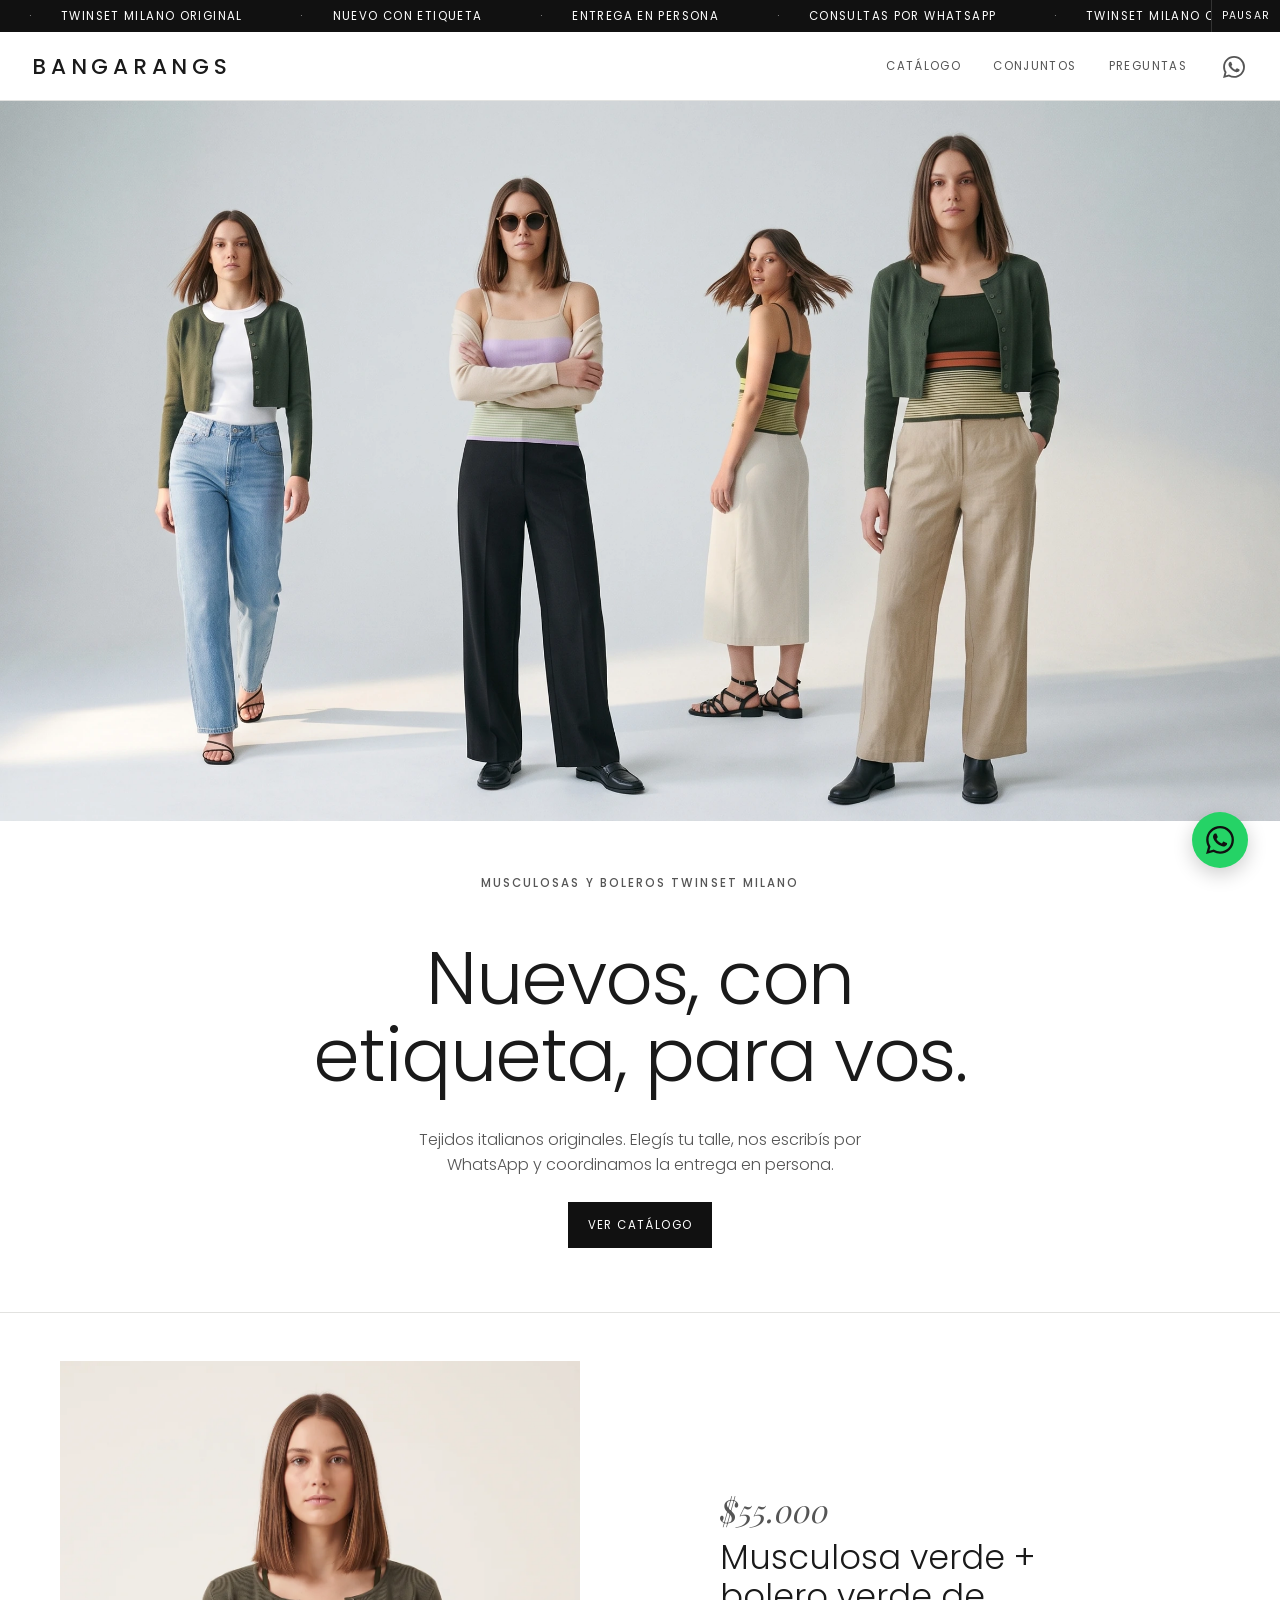
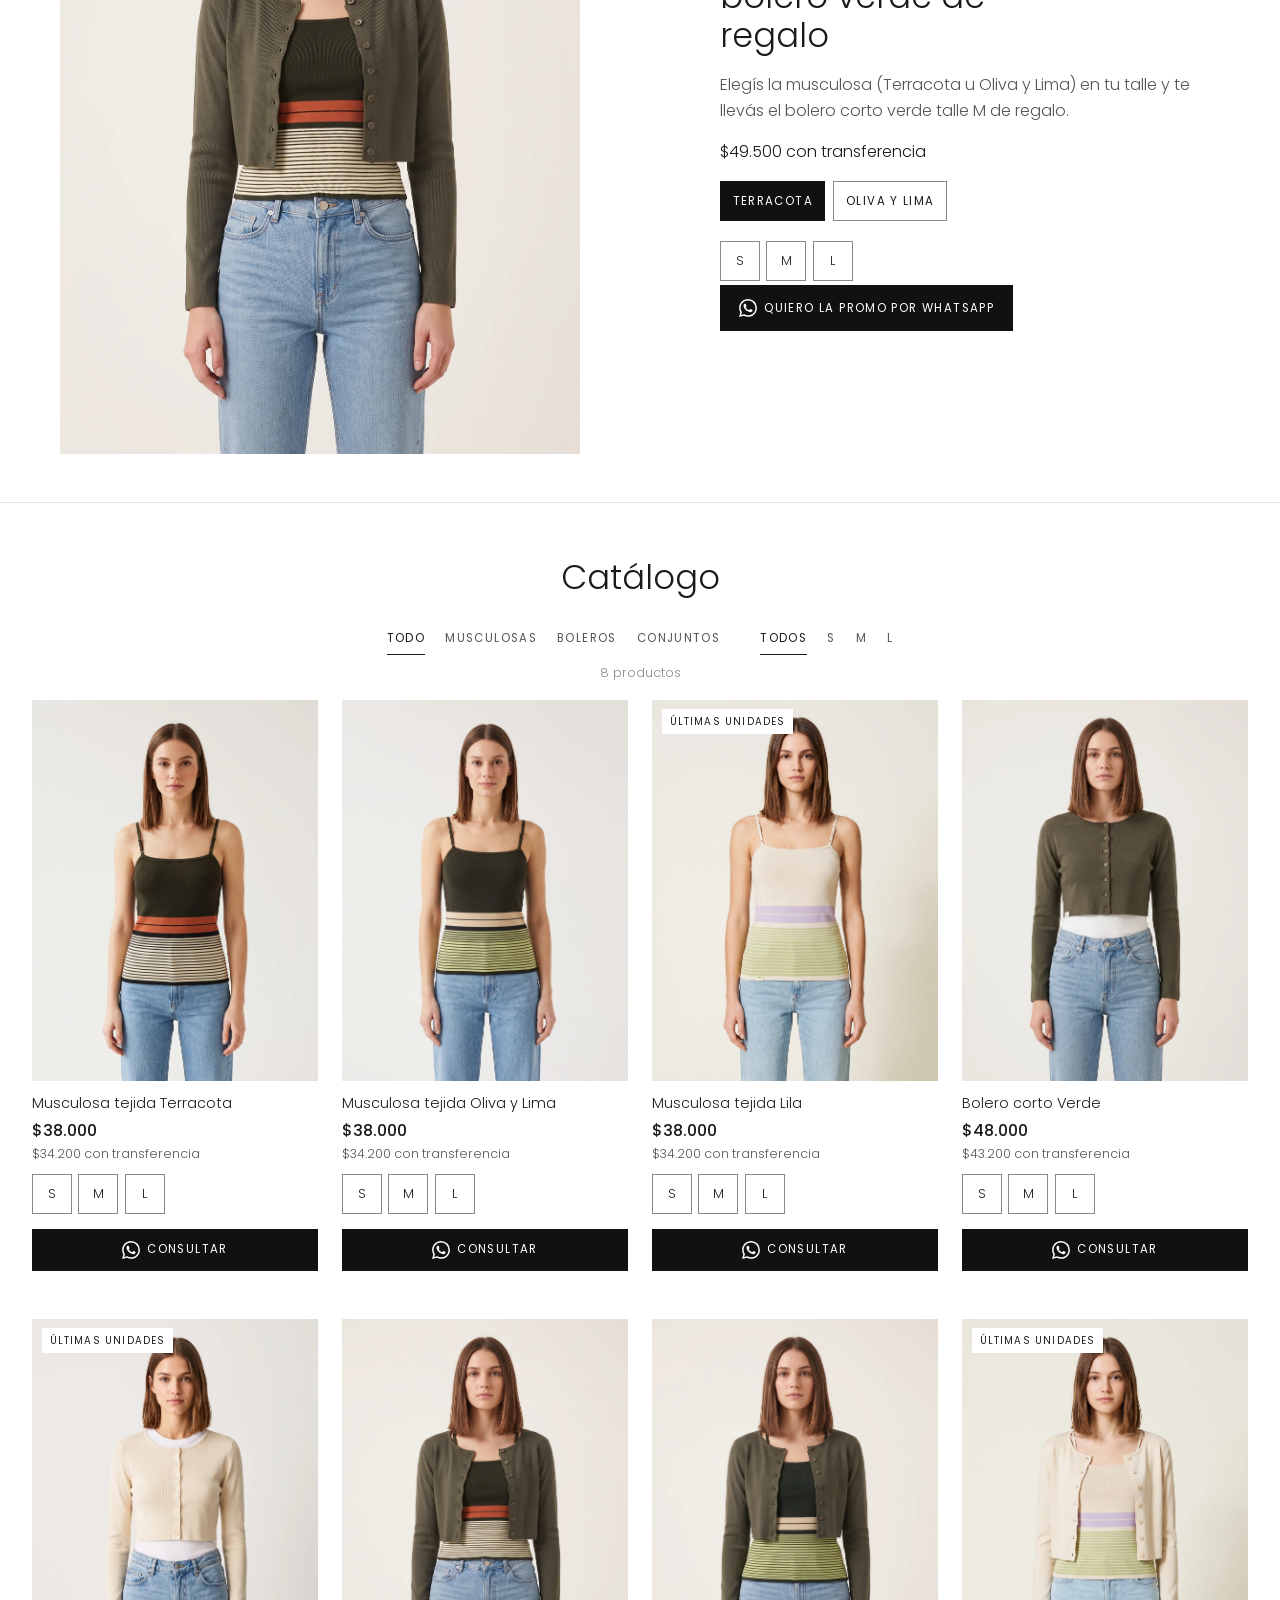
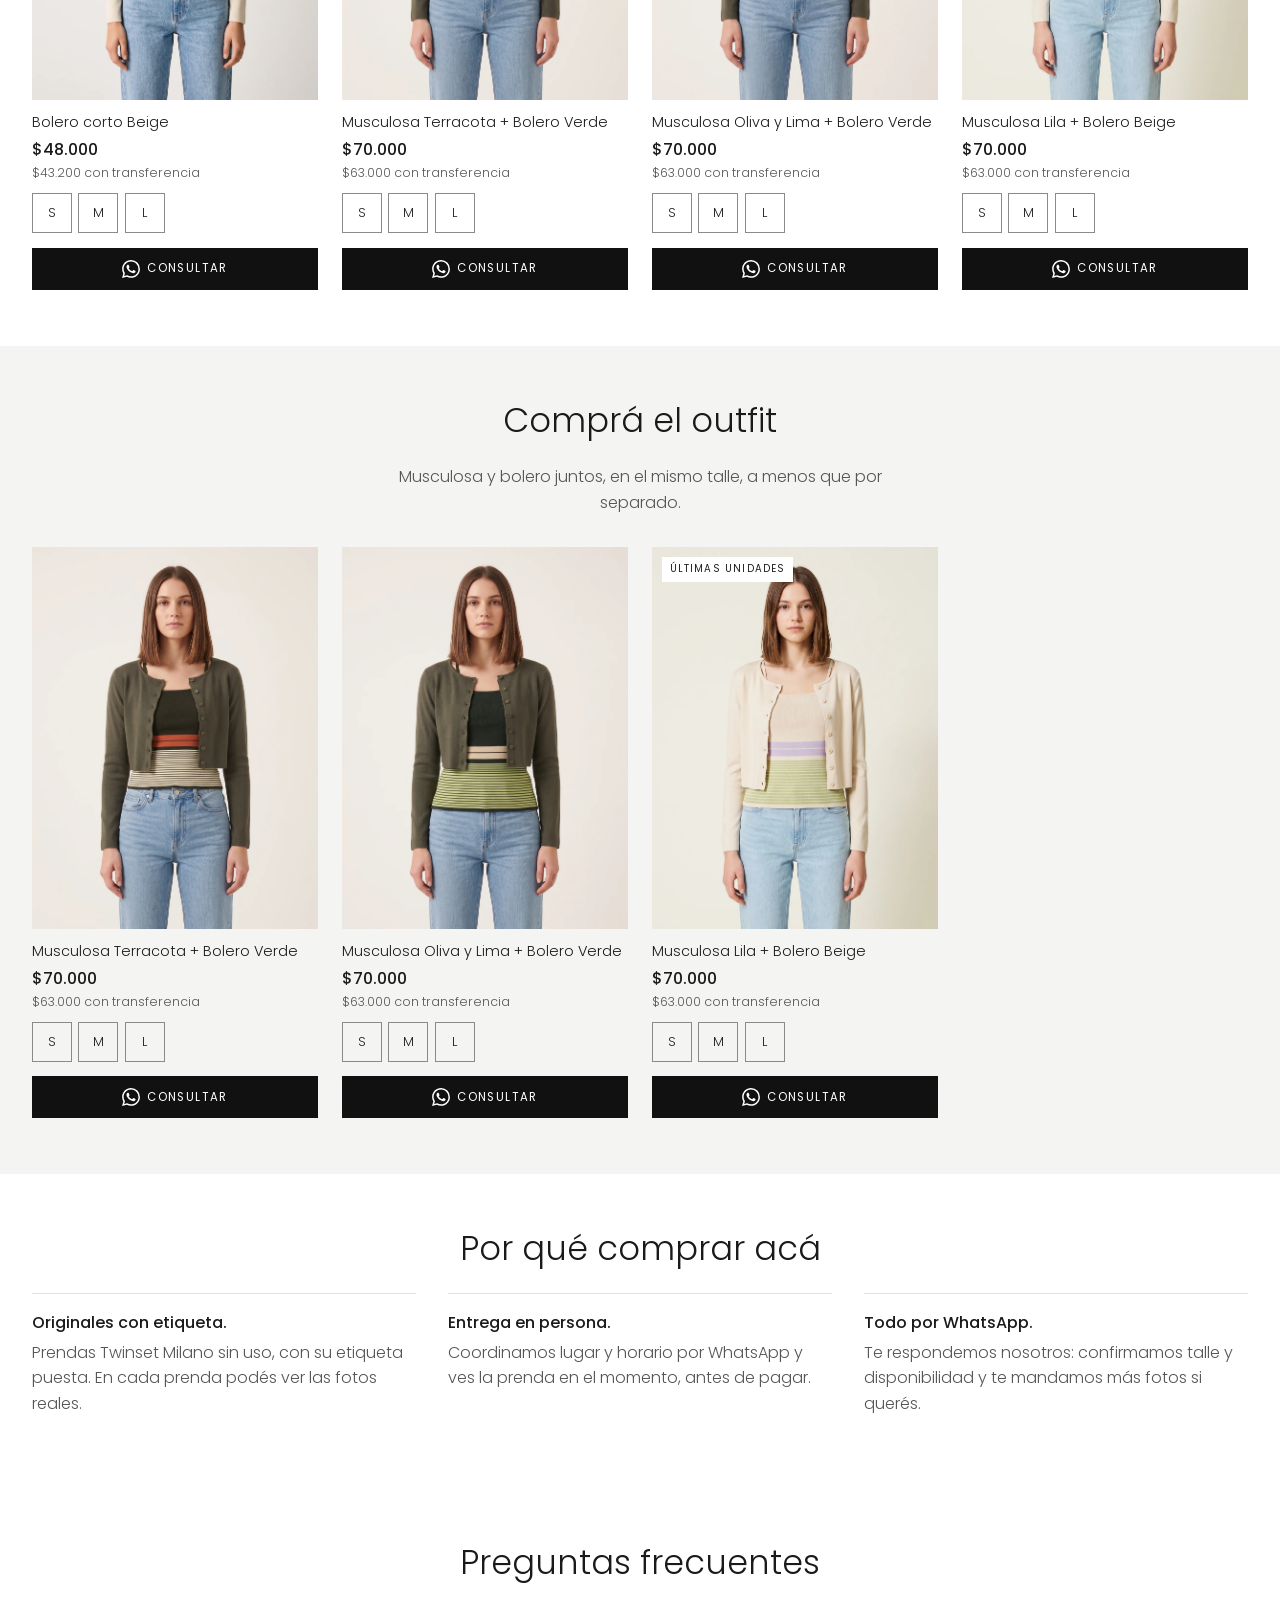
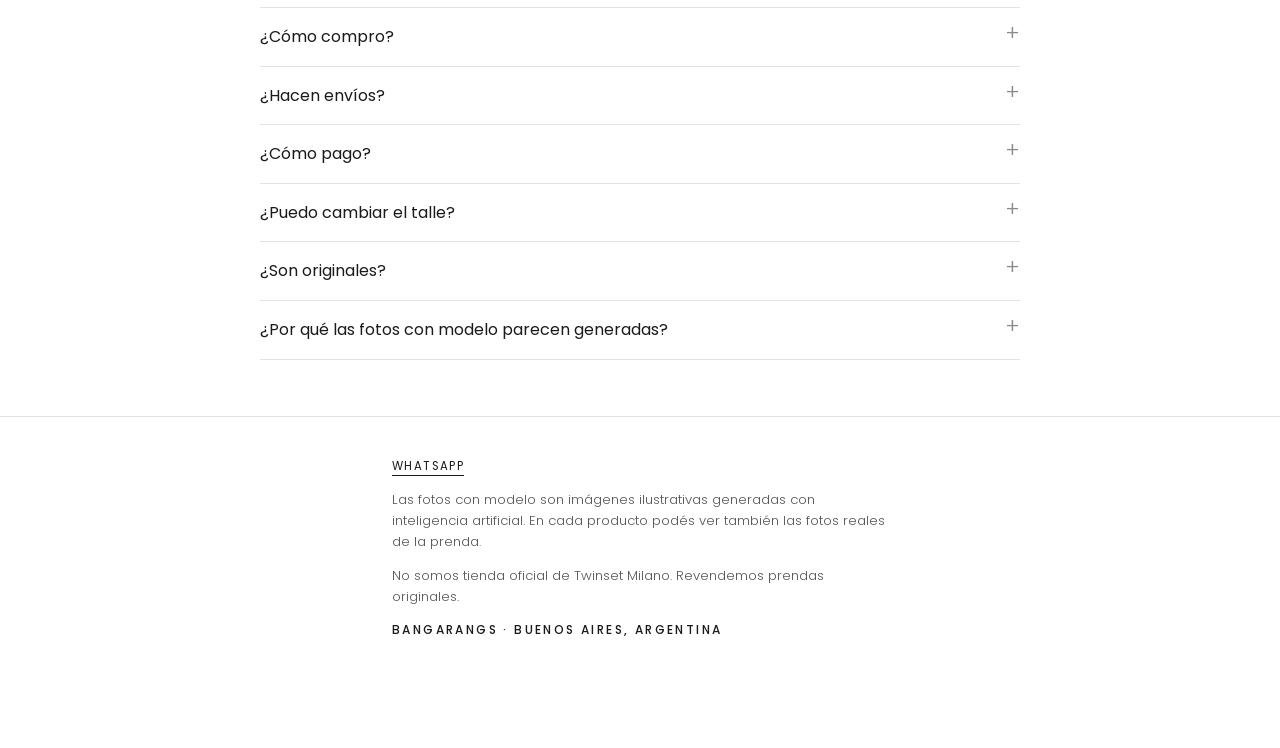
==== index.html @ 71eb9b05 "feat: portada con texto debajo de la foto (patrón COS/Arket) y versionado de CSS/JS Co-Authored-By: " ====
<!DOCTYPE html>
<html lang="es-AR">
<head>
  <meta charset="utf-8">
  <meta name="viewport" content="width=device-width, initial-scale=1">
  <title>Bangarangs · Musculosas y boleros Twinset Milano originales</title>
  <meta name="description" content="Musculosas tejidas y boleros cortos, prendas originales Twinset Milano nuevas con etiqueta. Consultás por WhatsApp y coordinamos la entrega en persona.">
  <meta name="theme-color" content="#111111">
  <link rel="icon" href="img/favicon.svg" type="image/svg+xml">

  <meta property="og:type" content="website">
  <meta property="og:title" content="Bangarangs · Musculosas y boleros Twinset Milano originales">
  <meta property="og:description" content="Musculosas tejidas y boleros cortos Twinset Milano, nuevos con etiqueta. Consultas y entrega coordinadas por WhatsApp.">
  <!-- Al publicar, si pasás a dominio propio, cambiá estas tres URLs. -->
  <link rel="canonical" href="https://dobleffnose-hash.github.io/bangarangs/">
  <meta property="og:url" content="https://dobleffnose-hash.github.io/bangarangs/">
  <meta property="og:image" content="https://dobleffnose-hash.github.io/bangarangs/img/og.jpg">
  <meta property="og:locale" content="es_AR">
  <meta name="twitter:card" content="summary_large_image">

  <link rel="preconnect" href="https://fonts.googleapis.com">
  <link rel="preconnect" href="https://fonts.gstatic.com" crossorigin>
  <link rel="stylesheet" href="https://fonts.googleapis.com/css2?family=Poppins:wght@300;400;500&family=Playfair+Display:ital@1&display=swap">
  <link rel="stylesheet" href="css/estilos.css?v=4">
</head>
<body>

<a class="saltar" href="#catalogo">Ir al catálogo</a>

<div class="anuncios" role="region" aria-label="Avisos">
  <div class="anuncios-pista">
    <span>Twinset Milano original</span><span>Nuevo con etiqueta</span><span>Entrega en persona</span><span>Consultas por WhatsApp</span>
    <span aria-hidden="true">Twinset Milano original</span><span aria-hidden="true">Nuevo con etiqueta</span><span aria-hidden="true">Entrega en persona</span><span aria-hidden="true">Consultas por WhatsApp</span>
  </div>
  <button type="button" class="anuncios-pausa" aria-pressed="false">Pausar</button>
</div>

<header class="cabecera">
  <a class="marca" href="#" data-tienda>Bangarangs</a>
  <nav aria-label="Principal">
    <a href="#catalogo">Catálogo</a>
    <a href="#conjuntos">Conjuntos</a>
    <a href="#preguntas">Preguntas</a>
    <a class="wa-icono" data-wa-generico href="#" target="_blank" rel="noopener" aria-label="Escribinos por WhatsApp">
      <svg viewBox="0 0 24 24" width="22" height="22" aria-hidden="true"><use href="#icono-wa"/></svg>
    </a>
  </nav>
</header>

<main>

  <section class="portada">
    <picture>
      <source media="(max-width: 719px)" srcset="img/portada-movil.webp">
      <img src="img/portada.webp" alt="Cuatro looks con musculosas tejidas y boleros Twinset Milano, imagen ilustrativa generada con inteligencia artificial" fetchpriority="high" onerror="this.parentNode.remove()">
    </picture>
    <div class="portada-texto">
      <h1><span class="portada-kicker">Musculosas y boleros Twinset Milano</span><span class="portada-grande">Nuevos, con etiqueta, para vos.</span></h1>
      <p>Tejidos italianos originales. Elegís tu talle, nos escribís por WhatsApp y coordinamos la entrega en persona.</p>
      <a class="btn btn-claro" href="#catalogo">Ver catálogo</a>
    </div>
  </section>

  <section class="promo" id="promo" aria-labelledby="promo-titulo">
    <!-- lo arma app.js -->
  </section>

  <section class="catalogo" id="catalogo" tabindex="-1" aria-labelledby="catalogo-titulo">
    <h2 id="catalogo-titulo">Catálogo</h2>
    <div class="filtros">
      <div class="filtro" role="group" aria-label="Tipo de prenda">
        <button type="button" data-tipo="" aria-pressed="true">Todo</button>
        <button type="button" data-tipo="musculosa" aria-pressed="false">Musculosas</button>
        <button type="button" data-tipo="bolero" aria-pressed="false">Boleros</button>
        <button type="button" data-tipo="conjunto" aria-pressed="false">Conjuntos</button>
      </div>
      <div class="filtro" role="group" aria-label="Talle">
        <button type="button" data-talle="" aria-pressed="true">Todos</button>
        <button type="button" data-talle="S" aria-pressed="false">S</button>
        <button type="button" data-talle="M" aria-pressed="false">M</button>
        <button type="button" data-talle="L" aria-pressed="false">L</button>
      </div>
    </div>
    <p class="filtros-estado" aria-live="polite"></p>
    <div class="grilla" id="grilla-catalogo"></div>
  </section>

  <section class="conjuntos" id="conjuntos" aria-labelledby="conjuntos-titulo">
    <h2 id="conjuntos-titulo">Comprá el outfit</h2>
    <p>Musculosa y bolero juntos, en el mismo talle, a menos que por separado.</p>
    <div class="grilla" id="grilla-conjuntos"></div>
  </section>

  <section class="porque" aria-labelledby="porque-titulo">
    <h2 id="porque-titulo">Por qué comprar acá</h2>
    <ul>
      <li><strong>Originales con etiqueta.</strong> Prendas Twinset Milano sin uso, con su etiqueta puesta. En cada prenda podés ver las fotos reales.</li>
      <li><strong>Entrega en persona.</strong> Coordinamos lugar y horario por WhatsApp y ves la prenda en el momento, antes de pagar.</li>
      <li><strong>Todo por WhatsApp.</strong> Te respondemos nosotros: confirmamos talle y disponibilidad y te mandamos más fotos si querés.</li>
    </ul>
  </section>

  <section class="preguntas" id="preguntas" aria-labelledby="preguntas-titulo">
    <h2 id="preguntas-titulo">Preguntas frecuentes</h2>
    <details>
      <summary>¿Cómo compro?</summary>
      <p>Elegís la prenda y el talle, tocás el botón de WhatsApp y nos llega el mensaje con lo que te interesa. Por ahí confirmamos que esté disponible y arreglamos todo lo demás.</p>
    </details>
    <details>
      <summary>¿Hacen envíos?</summary>
      <p>No. La entrega es en persona: por WhatsApp coordinamos un lugar y un horario que nos queden cómodos a los dos.</p>
    </details>
    <details>
      <summary>¿Cómo pago?</summary>
      <p>En el momento de la entrega, en efectivo o por transferencia. Con transferencia tenés el descuento que figura debajo de cada precio.</p>
    </details>
    <details>
      <summary>¿Puedo cambiar el talle?</summary>
      <p>No hacemos cambios. Por eso confirmamos el talle por WhatsApp antes de encontrarnos y ves la prenda en persona antes de pagar. Si tenés dudas entre dos talles, decinos y te pasamos las medidas.</p>
    </details>
    <details>
      <summary>¿Son originales?</summary>
      <p>Sí. Son prendas Twinset Milano nuevas, con su etiqueta original. No somos tienda oficial de la marca: revendemos prendas originales.</p>
    </details>
    <details>
      <summary>¿Por qué las fotos con modelo parecen generadas?</summary>
      <p>Porque lo son. Las fotos con modelo se generan con inteligencia artificial a partir de la prenda real, para que veas cómo queda puesta. En cada producto están también las fotos reales de la prenda, la espalda y la etiqueta.</p>
    </details>
  </section>

</main>

<footer class="pie">
  <p class="pie-contacto">
    <a data-wa-generico href="#" target="_blank" rel="noopener">WhatsApp</a>
    <a data-instagram href="#" target="_blank" rel="noopener" hidden>Instagram</a>
  </p>
  <p>Las fotos con modelo son imágenes ilustrativas generadas con inteligencia artificial. En cada producto podés ver también las fotos reales de la prenda.</p>
  <p>No somos tienda oficial de Twinset Milano. Revendemos prendas originales.</p>
  <p class="pie-marca"><span data-tienda>Bangarangs</span> · Buenos Aires, Argentina</p>
</footer>

<a class="wa-flotante" data-wa-generico href="#" target="_blank" rel="noopener" aria-label="Consultar por WhatsApp">
  <svg viewBox="0 0 24 24" width="28" height="28" aria-hidden="true"><use href="#icono-wa"/></svg>
</a>

<dialog class="detalle" id="detalle" aria-labelledby="detalle-titulo">
  <!-- lo arma app.js -->
</dialog>

<svg width="0" height="0" style="position:absolute" aria-hidden="true">
  <symbol id="icono-wa" viewBox="0 0 24 24">
    <path fill="currentColor" d="M17.472 14.382c-.297-.149-1.758-.867-2.03-.967-.273-.099-.471-.148-.67.15-.197.297-.767.966-.94 1.164-.173.199-.347.223-.644.075-.297-.15-1.255-.463-2.39-1.475-.883-.788-1.48-1.761-1.653-2.059-.173-.297-.018-.458.13-.606.134-.133.298-.347.446-.52.149-.174.198-.298.298-.497.099-.198.05-.371-.025-.52-.075-.149-.669-1.612-.916-2.207-.242-.579-.487-.5-.669-.51-.173-.008-.371-.01-.57-.01-.198 0-.52.074-.792.372-.272.297-1.04 1.016-1.04 2.479 0 1.462 1.065 2.875 1.213 3.074.149.198 2.096 3.2 5.077 4.487.709.306 1.262.489 1.694.625.712.227 1.36.195 1.871.118.571-.085 1.758-.719 2.006-1.413.248-.694.248-1.289.173-1.413-.074-.124-.272-.198-.57-.347m-5.421 7.403h-.004a9.87 9.87 0 01-5.031-1.378l-.361-.214-3.741.982.998-3.648-.235-.374a9.86 9.86 0 01-1.51-5.26c.001-5.45 4.436-9.884 9.888-9.884 2.64 0 5.122 1.03 6.988 2.898a9.825 9.825 0 012.893 6.994c-.003 5.45-4.437 9.884-9.885 9.884m8.413-18.297A11.815 11.815 0 0012.05 0C5.495 0 .16 5.335.157 11.892c0 2.096.547 4.142 1.588 5.945L.057 24l6.305-1.654a11.882 11.882 0 005.683 1.448h.005c6.554 0 11.89-5.335 11.893-11.893a11.821 11.821 0 00-3.48-8.413Z"/>
  </symbol>
</svg>

<script src="js/config.js?v=4"></script>
<script src="data/productos.js?v=4"></script>
<script src="js/app.js?v=4"></script>
</body>
</html>
---- css/estilos.css ----
/* Bangarangs · estilos. Base neutra de tienda de moda: blanco, gris, negro; las fotos ponen el color. */

:root {
  --fondo: #FFFFFF;
  --fondo-2: #F4F4F2;
  --tinta: #1A1A1A;
  --gris: #555555;
  --gris-2: #8A8A8A;
  --linea: #E2E2E0;
  --negro: #111111;
  --wa: #25D366;

  --display: 'Playfair Display', Georgia, 'Times New Roman', serif;
  --texto: Poppins, 'Sofia Pro', 'Helvetica Neue', Arial, sans-serif;
  --gutter: 16px;
  --ancho: 1320px;
  --foco: var(--negro);
}

*, *::before, *::after { box-sizing: border-box; }
html { scroll-behavior: smooth; }
body {
  margin: 0;
  background: var(--fondo);
  color: var(--tinta);
  font-family: var(--texto);
  font-weight: 300;
  font-size: 15px;
  line-height: 1.6;
  -webkit-font-smoothing: antialiased;
}
img { display: block; max-width: 100%; height: auto; }
h1, h2, h3 { font-weight: 300; line-height: 1.15; margin: 0 0 .5em; }
h1 { font-size: clamp(1.9rem, 6vw, 3.4rem); letter-spacing: -.01em; }
h2 { font-size: clamp(1.5rem, 4vw, 2.1rem); }
h3 { font-size: 1rem; font-weight: 500; }
em { font-family: var(--display); font-style: italic; font-weight: 400; }
p { margin: 0 0 1em; }
a { color: inherit; }
button { font: inherit; color: inherit; cursor: pointer; }
:focus-visible { outline: 2px solid var(--foco); outline-offset: 3px; }
s { text-decoration-thickness: 1px; }

/* etiquetas pequeñas en versalitas, como en las tiendas de moda */
.versal, .cabecera nav a, .filtro button, .btn, .etiqueta, .anuncios, .detalle-tipo, .galeria-pie, .opciones button, .pie-contacto a {
  font-size: .72rem; letter-spacing: .12em; text-transform: uppercase; font-weight: 400;
}

.saltar {
  position: absolute; left: var(--gutter); top: -100px;
  background: var(--negro); color: #fff; padding: .5em 1em; z-index: 100;
}
.saltar:focus { top: var(--gutter); }

/* ---------- barra de anuncios ---------- */
.anuncios { position: relative; overflow: hidden; background: var(--negro); color: #fff; --foco: #fff; padding-right: 5.5rem; }
.anuncios-pista { display: flex; width: max-content; animation: desplazar 30s linear infinite; }
.anuncios-pista span { padding: .6em 2.5em; white-space: nowrap; }
.anuncios-pista span::before { content: '·'; margin-right: 2.5em; opacity: .6; }
.anuncios-pausa {
  position: absolute; right: 0; top: 0; bottom: 0; padding: 0 1em; border: 0; border-left: 1px solid #333;
  background: var(--negro); color: #fff; font-size: .65rem; letter-spacing: .1em; text-transform: uppercase;
}
.anuncios.pausado .anuncios-pista { animation-play-state: paused; }
@keyframes desplazar { to { transform: translateX(-50%); } }
@media (prefers-reduced-motion: reduce) {
  .anuncios-pista { animation: none; flex-wrap: wrap; width: auto; justify-content: center; }
  .anuncios-pista span[aria-hidden] { display: none; }
  .anuncios { padding-right: 0; }
  .anuncios-pausa { display: none; }
  html { scroll-behavior: auto; }
}

/* ---------- cabecera ---------- */
.cabecera {
  display: flex; flex-wrap: wrap; align-items: center; justify-content: space-between; gap: .5rem 1rem;
  padding: .9rem var(--gutter) .8rem; background: var(--fondo); border-bottom: 1px solid var(--linea);
}
.marca { font-size: 1.15rem; letter-spacing: .22em; text-transform: uppercase; font-weight: 500; text-decoration: none; }
.cabecera nav { flex: 1 0 100%; display: flex; align-items: center; justify-content: space-between; }
.cabecera nav a { text-decoration: none; padding: .3em 0; border-bottom: 1px solid transparent; color: var(--gris); }
.cabecera nav a:hover { color: var(--tinta); border-bottom-color: var(--tinta); }
.wa-icono { display: inline-flex; padding: .3em !important; color: var(--tinta); }

/* ---------- portada ---------- */
/* La foto va limpia, sin texto encima. El titular va debajo, sobre blanco, en tipografía liviana (patrón COS / Arket). */
.portada { background: var(--fondo); color: var(--tinta); }
.portada picture { display: block; background: var(--fondo-2); }
.portada img { width: 100%; height: auto; aspect-ratio: 4 / 5; object-fit: cover; object-position: center; }
.portada-texto { display: flex; flex-direction: column; align-items: center; text-align: center; padding: 2.5rem var(--gutter) 3rem; }
.portada h1 { display: flex; flex-direction: column; gap: .9em; margin-bottom: .6em; letter-spacing: 0; }
.portada-kicker { font-size: .72rem; letter-spacing: .18em; text-transform: uppercase; font-weight: 500; color: var(--gris); }
.portada-grande { font-size: clamp(2rem, 7vw, 4.6rem); line-height: 1.05; font-weight: 300; letter-spacing: -.02em; max-width: 16ch; }
.portada p { max-width: 46ch; margin-bottom: 1.5rem; color: var(--gris); }

/* ---------- botones ---------- */
.btn {
  display: inline-flex; align-items: center; justify-content: center; gap: .6em;
  padding: 0 1.6em; min-height: 46px; border: 1px solid var(--negro);
  background: var(--negro); color: #fff; text-decoration: none;
}
.btn:hover { background: #fff; color: var(--negro); }
.enlace { background: none; border: 0; padding: 0; text-align: left; color: inherit; text-decoration: underline; text-underline-offset: .25em; text-decoration-color: var(--gris-2); }
.enlace:hover { text-decoration-color: currentColor; }

/* ---------- secciones ---------- */
main > section { padding: 3.5rem var(--gutter); }
main > section > * { max-width: var(--ancho); margin-left: auto; margin-right: auto; }
.portada { padding: 0; }
.portada > * { max-width: none; }
main > section > h2 { text-align: center; margin-bottom: 1.5rem; }

/* ---------- promo ---------- */
.promo { display: grid; gap: 1.5rem; border-top: 1px solid var(--linea); border-bottom: 1px solid var(--linea); }
.promo-foto img { aspect-ratio: 3 / 4; object-fit: cover; width: 100%; background: var(--fondo-2); }
.promo-texto { align-self: center; }
.sello { font-family: var(--display); font-style: italic; font-size: 2rem; margin-bottom: .25rem; }
.promo h2 { text-align: left; max-width: 18ch; }
.promo p { color: var(--gris); max-width: 48ch; }
.transf { color: var(--tinta) !important; }
.opciones { display: flex; flex-wrap: wrap; gap: .5rem; margin-bottom: 1rem; }
.opciones button { border: 1px solid var(--gris-2); background: transparent; padding: 0 1em; min-height: 40px; }
.opciones button[aria-pressed="true"] { background: var(--negro); color: #fff; border-color: var(--negro); }

/* ---------- filtros ---------- */
.filtros { display: flex; flex-wrap: wrap; justify-content: center; gap: .5rem 2.5rem; margin-bottom: .5rem; }
.filtro { display: flex; flex-wrap: wrap; gap: .25rem 1.25rem; }
.filtro button { border: 0; border-bottom: 1px solid transparent; background: transparent; padding: .6em 0; color: var(--gris); }
.filtro button:hover { color: var(--tinta); }
.filtro button[aria-pressed="true"] { color: var(--tinta); border-bottom-color: var(--tinta); }
.filtros-estado { text-align: center; font-size: .8rem; color: var(--gris-2); min-height: 1.5em; margin-bottom: 1rem; }

/* ---------- grilla y tarjetas ---------- */
.grilla { display: grid; grid-template-columns: repeat(2, 1fr); gap: 2.5rem var(--gutter); }
.tarjeta { display: flex; flex-direction: column; gap: .4rem; min-width: 0; }
.tarjeta h3 { margin: .5rem 0 0; font-size: .9rem; font-weight: 300; }
.tarjeta h3 a { text-decoration: none; }
.tarjeta h3 a:hover { text-decoration: underline; }
.tarjeta-foto {
  position: relative; display: block; width: 100%; padding: 0; border: 0; background: var(--fondo-2);
  aspect-ratio: 3 / 4; overflow: hidden;
}
.tarjeta-foto img { position: absolute; inset: 0; width: 100%; height: 100%; object-fit: cover; }
.tarjeta-foto img + img { opacity: 0; transition: opacity .35s; }
.tarjeta-foto:hover img + img, .tarjeta-foto:focus-visible img + img { opacity: 1; }
@media (prefers-reduced-motion: reduce) { .tarjeta-foto img + img { transition: none; } }
.etiqueta {
  position: absolute; left: .6rem; top: .6rem; background: #fff; color: var(--tinta);
  font-size: .62rem; padding: .45em .8em;
}
.etiqueta-agotado { background: var(--negro); color: #fff; }
.promo .etiqueta-agotado, .detalle .etiqueta-agotado { position: static; display: inline-block; }
.precio { font-weight: 500; margin: 0; }
.precio small { display: block; font-weight: 300; font-size: .78rem; color: var(--gris); }

.talles { display: flex; gap: .4rem; padding: .25rem 0; }
.talles button {
  min-width: 40px; min-height: 40px; border: 1px solid var(--gris-2); background: transparent; padding: 0 .5em; font-size: .8rem;
}
.talles button:hover { border-color: var(--tinta); }
.talles button[aria-pressed="true"] { background: var(--negro); color: #fff; border-color: var(--negro); }
.talles button:disabled { color: var(--gris-2); border-color: var(--linea); cursor: not-allowed; }
.talles.pedir { outline: 1px solid var(--tinta); outline-offset: 4px; }
.aviso { font-size: .8rem; color: var(--tinta); margin: 0; font-weight: 400; }
.tarjeta .btn { width: 100%; padding: 0 .5em; min-height: 42px; margin-top: .25rem; }

/* ---------- conjuntos ---------- */
.conjuntos { background: var(--fondo-2); }
.conjuntos > p { text-align: center; color: var(--gris); max-width: 50ch; margin-bottom: 2rem; }
.conjuntos .tarjeta-foto, .conjuntos .promo-foto img { background: #fff; }

/* ---------- por qué ---------- */
.porque ul { list-style: none; padding: 0; display: grid; gap: 1.5rem; }
.porque li { border-top: 1px solid var(--linea); padding-top: 1rem; color: var(--gris); }
.porque strong { display: block; font-weight: 500; color: var(--tinta); margin-bottom: .25em; }

/* ---------- preguntas ---------- */
.preguntas > * { max-width: 760px; }
.preguntas details { border-top: 1px solid var(--linea); }
.preguntas details:last-of-type { border-bottom: 1px solid var(--linea); }
.preguntas summary { padding: 1rem 0; cursor: pointer; font-weight: 400; list-style: none; display: flex; justify-content: space-between; gap: 1rem; }
.preguntas summary::-webkit-details-marker { display: none; }
.preguntas summary::after { content: '+'; font-weight: 300; font-size: 1.3rem; line-height: 1; color: var(--gris-2); }
.preguntas details[open] summary::after { content: '–'; }
.preguntas details p { padding-bottom: 1rem; color: var(--gris); }

/* ---------- pie ---------- */
.pie { padding: 2.5rem var(--gutter) 6rem; border-top: 1px solid var(--linea); font-size: .82rem; color: var(--gris); }
.pie > * { max-width: var(--ancho); margin-left: auto; margin-right: auto; }
.pie p { max-width: 62ch; margin-right: auto; }
.pie-contacto { display: flex; gap: 2rem; }
.pie-contacto a { color: var(--tinta); text-decoration: none; border-bottom: 1px solid var(--tinta); }
.pie-marca { color: var(--tinta); letter-spacing: .2em; text-transform: uppercase; font-size: .75rem; font-weight: 500; }

.wa-flotante {
  position: fixed; right: var(--gutter); bottom: var(--gutter); z-index: 30;
  width: 56px; height: 56px; border-radius: 50%; background: var(--wa); color: var(--negro);
  display: grid; place-items: center; box-shadow: 0 6px 20px rgba(0, 0, 0, .2);
}

/* ---------- detalle ---------- */
.detalle {
  border: 0; padding: 0; margin: 0; max-width: none; max-height: none; width: 100%; height: 100%;
  background: var(--fondo); color: var(--tinta);
}
.detalle::backdrop { background: rgba(0, 0, 0, .45); }
.detalle-caja { position: relative; display: grid; gap: 1.5rem; padding: 1rem var(--gutter) 3rem; }
.detalle-caja > * { min-width: 0; }
.cerrar {
  position: sticky; top: .5rem; justify-self: end; z-index: 2;
  width: 44px; height: 44px; border-radius: 50%; border: 1px solid var(--gris-2); background: var(--fondo); font-size: 1.4rem; font-weight: 300; line-height: 1;
}
.galeria > img { aspect-ratio: 3 / 4; object-fit: contain; width: 100%; background: var(--fondo-2); }
.galeria-pie { color: var(--gris-2); margin: .5rem 0; }
.miniaturas { display: flex; gap: .5rem; overflow-x: auto; padding-bottom: .25rem; }
.miniaturas button { flex: 0 0 64px; padding: 0; border: 1px solid transparent; background: var(--fondo-2); }
.miniaturas button[aria-pressed="true"] { border-color: var(--tinta); }
.miniaturas img { aspect-ratio: 3 / 4; object-fit: cover; width: 100%; }
.detalle-tipo { color: var(--gris-2); margin-bottom: .25rem; }
.detalle-info h2 { text-align: left; }
.detalle-info .precio { font-size: 1.1rem; margin-bottom: 1rem; }
.detalle-info > p { color: var(--gris); }
.detalle-info h3 { margin: 1.5rem 0 .5rem; }
.detalle .opciones button { border-color: var(--gris-2); }
.medidas { border-collapse: collapse; width: 100%; margin: 1rem 0; font-size: .85rem; }
.medidas caption { text-align: left; font-weight: 500; padding-bottom: .4rem; }
.medidas th, .medidas td { text-align: left; padding: .5rem .25rem; border-top: 1px solid var(--linea); font-weight: 300; }
.medidas th[scope="col"] { color: var(--gris-2); border-top: 0; }
.medidas th[scope="row"] { font-weight: 500; }
.combina { list-style: none; padding: 0; margin: 0; display: grid; gap: .5rem; }
.marcador { object-fit: cover; }

/* ---------- escritorio ---------- */
@media (min-width: 720px) {
  :root { --gutter: 32px; }
  body { font-size: 16px; }
  .grilla { grid-template-columns: repeat(3, 1fr); gap: 3rem 1.5rem; }
  .cabecera { position: sticky; top: 0; z-index: 20; padding: 1.1rem var(--gutter) 1rem; }
  .cabecera nav { flex: 0 1 auto; gap: 2rem; }
  .marca { font-size: 1.35rem; }
  .promo { grid-template-columns: 1fr 1fr; gap: 4rem; padding: 3rem var(--gutter); }
  .promo > * { max-width: none; }
  .promo-foto { max-width: 520px; justify-self: end; width: 100%; }
  .porque ul { grid-template-columns: repeat(3, 1fr); gap: 2rem; }
  .detalle { width: min(100%, 1100px); height: auto; max-height: 92vh; margin: auto; }
  .detalle-caja { grid-template-columns: 1fr 1fr; padding: 1.5rem 2.5rem 2.5rem; }
  .cerrar { position: absolute; right: 1rem; top: 1rem; }
  .galeria { position: sticky; top: 0; align-self: start; }
  .portada img { aspect-ratio: 16 / 9; max-height: 82vh; }
  .portada-texto { padding: 3.5rem var(--gutter) 4rem; }
}
@media (min-width: 1100px) {
  .grilla { grid-template-columns: repeat(4, 1fr); }
}
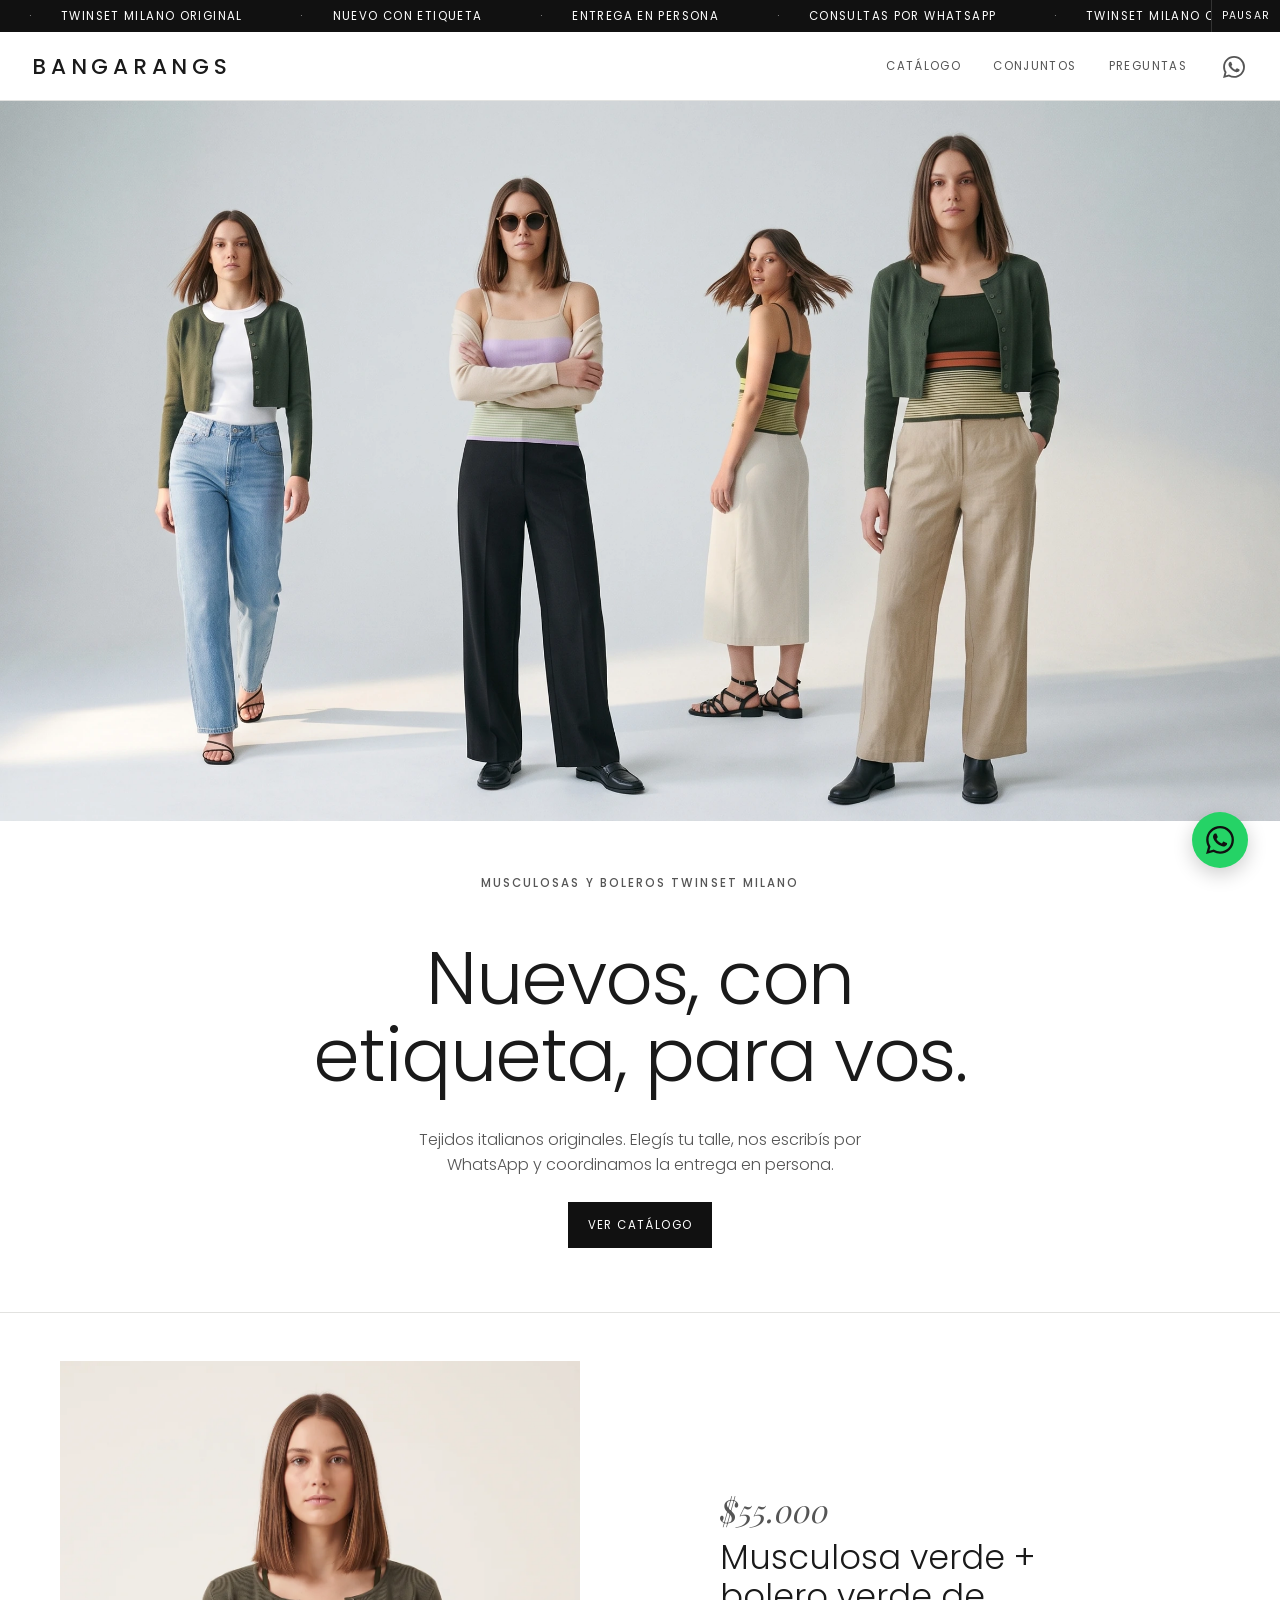
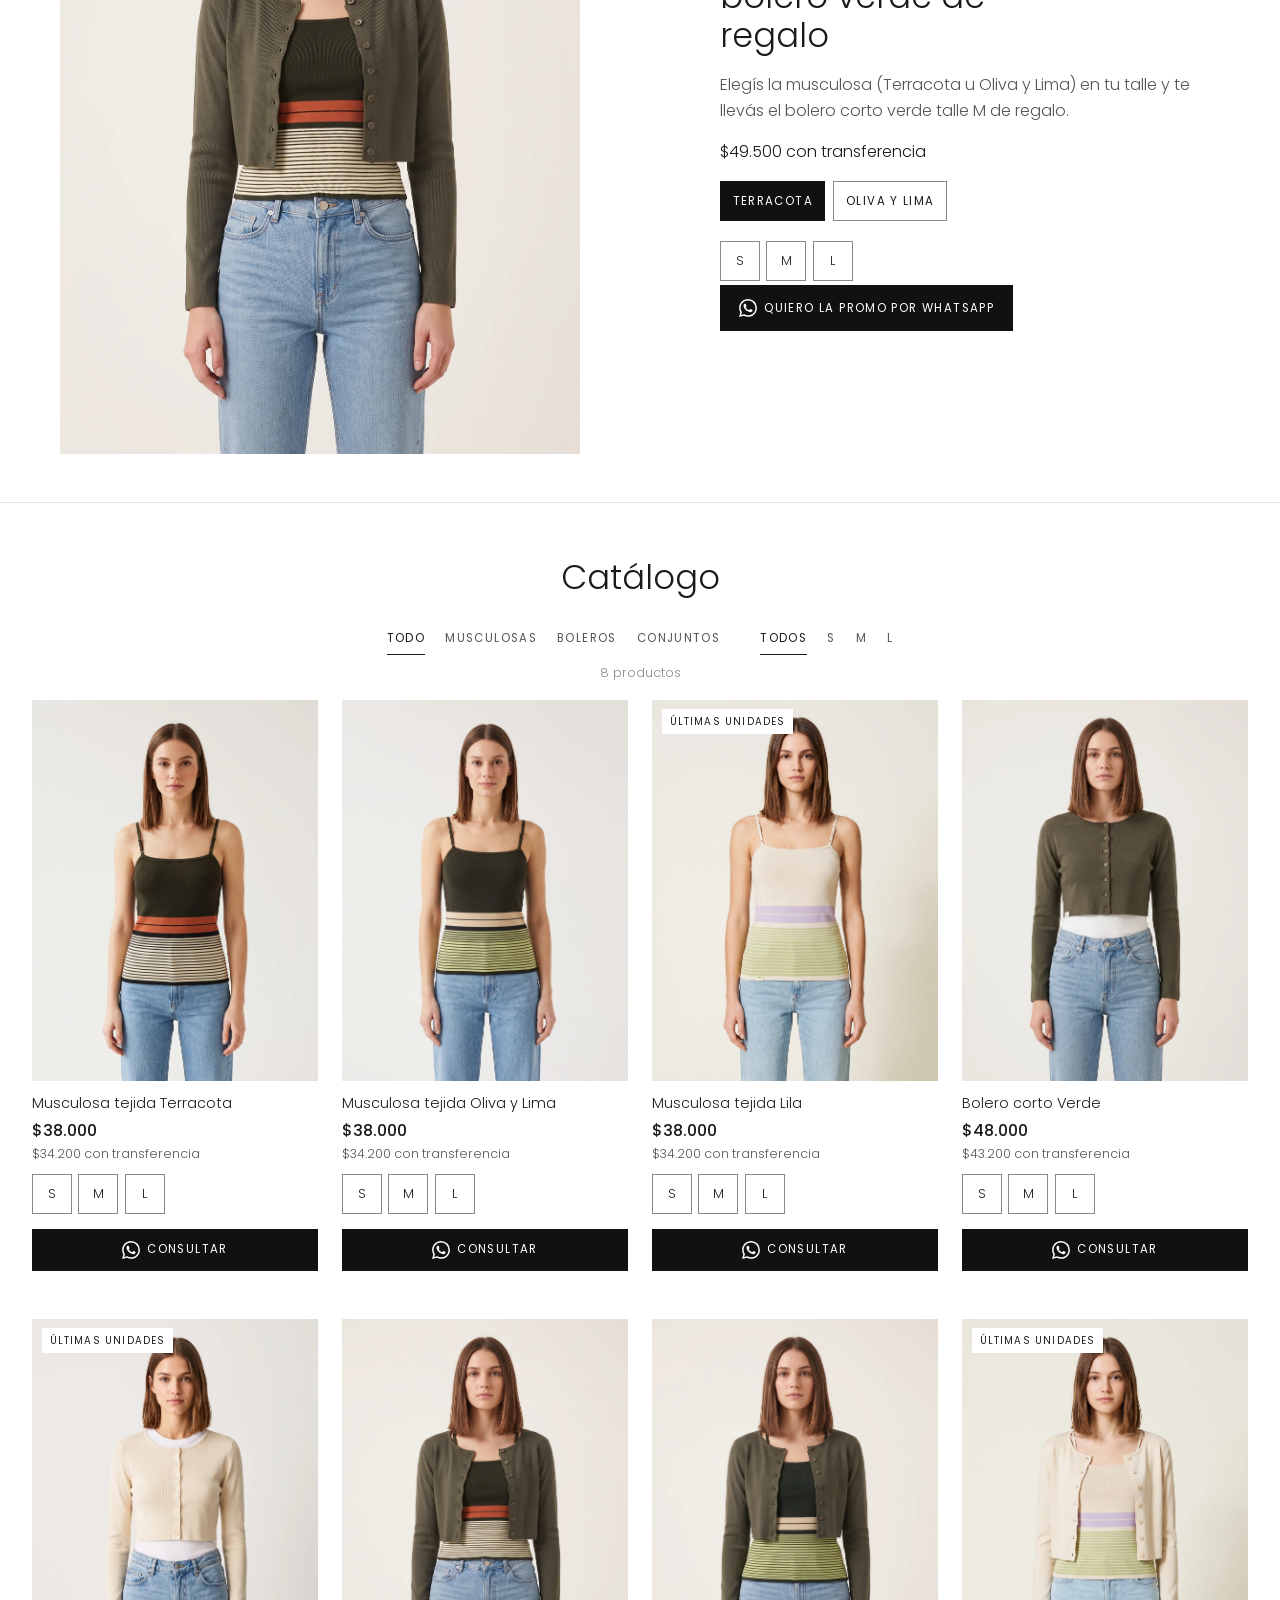
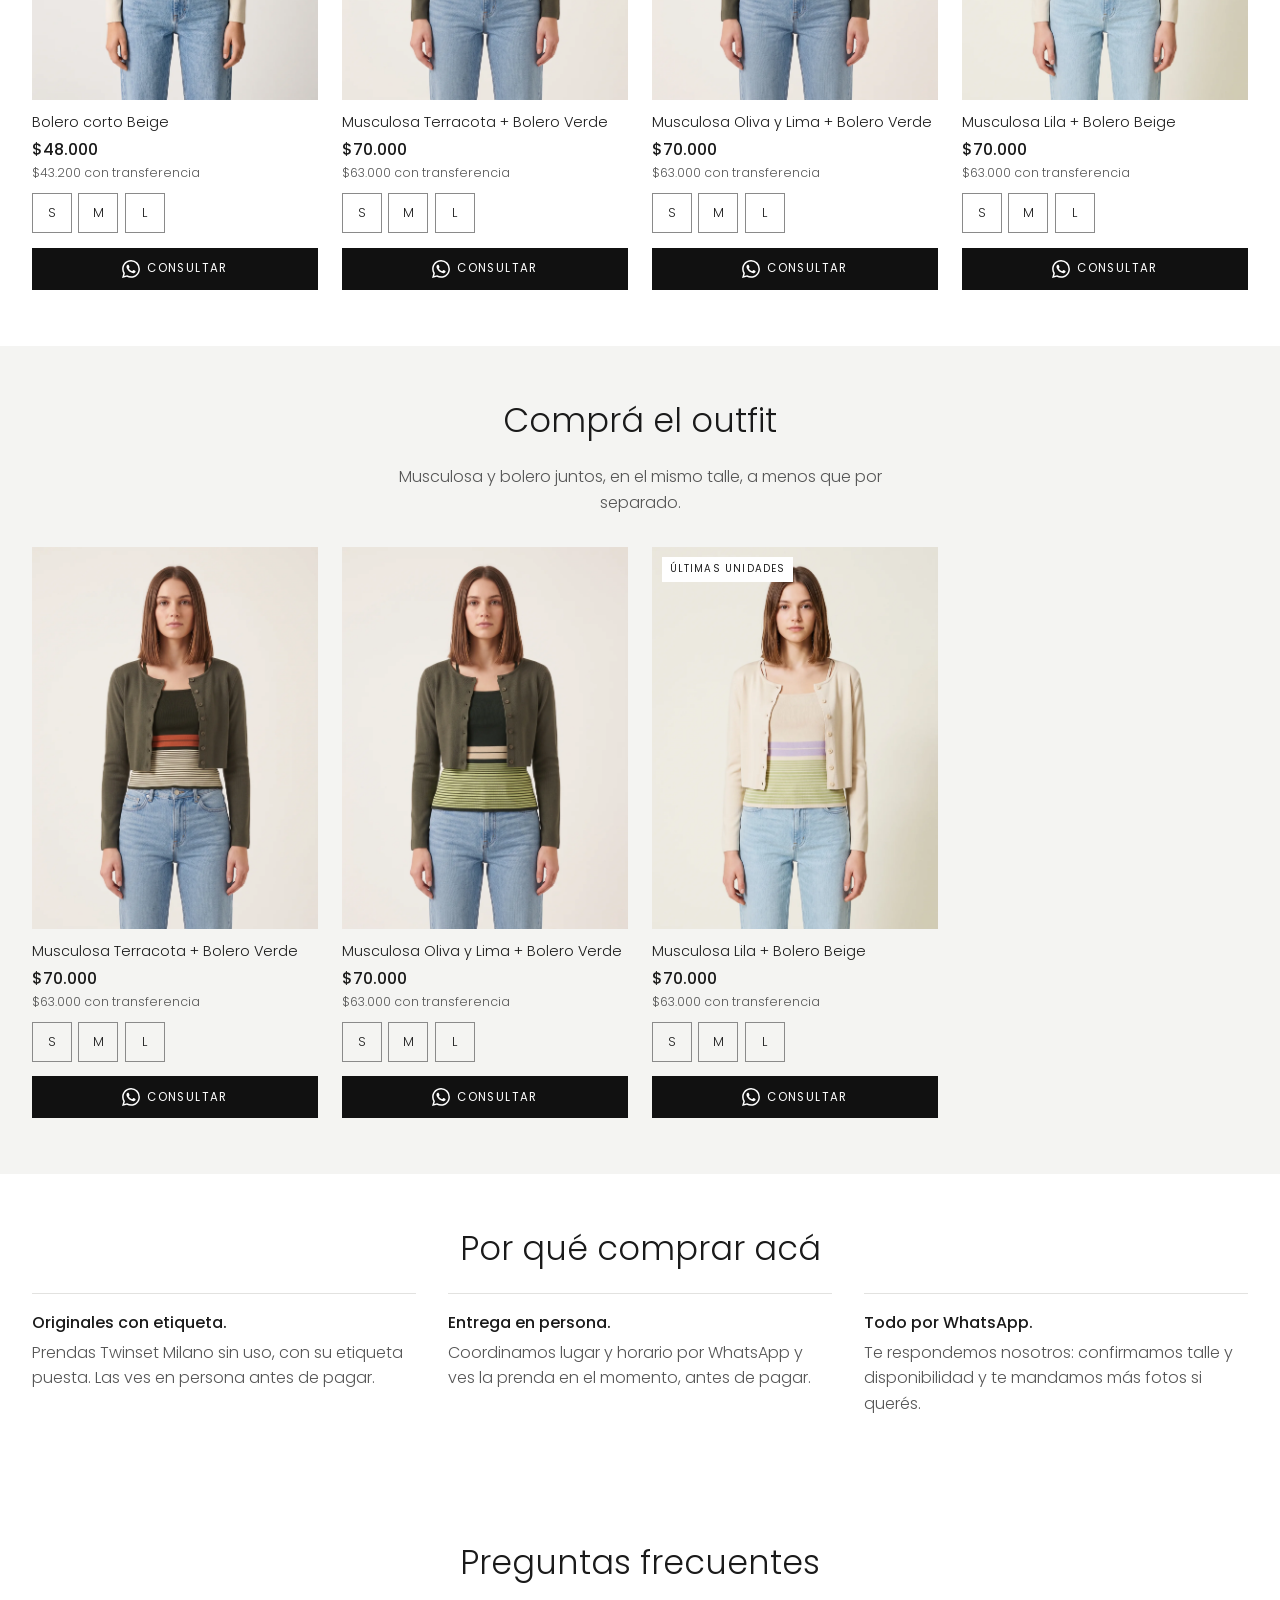
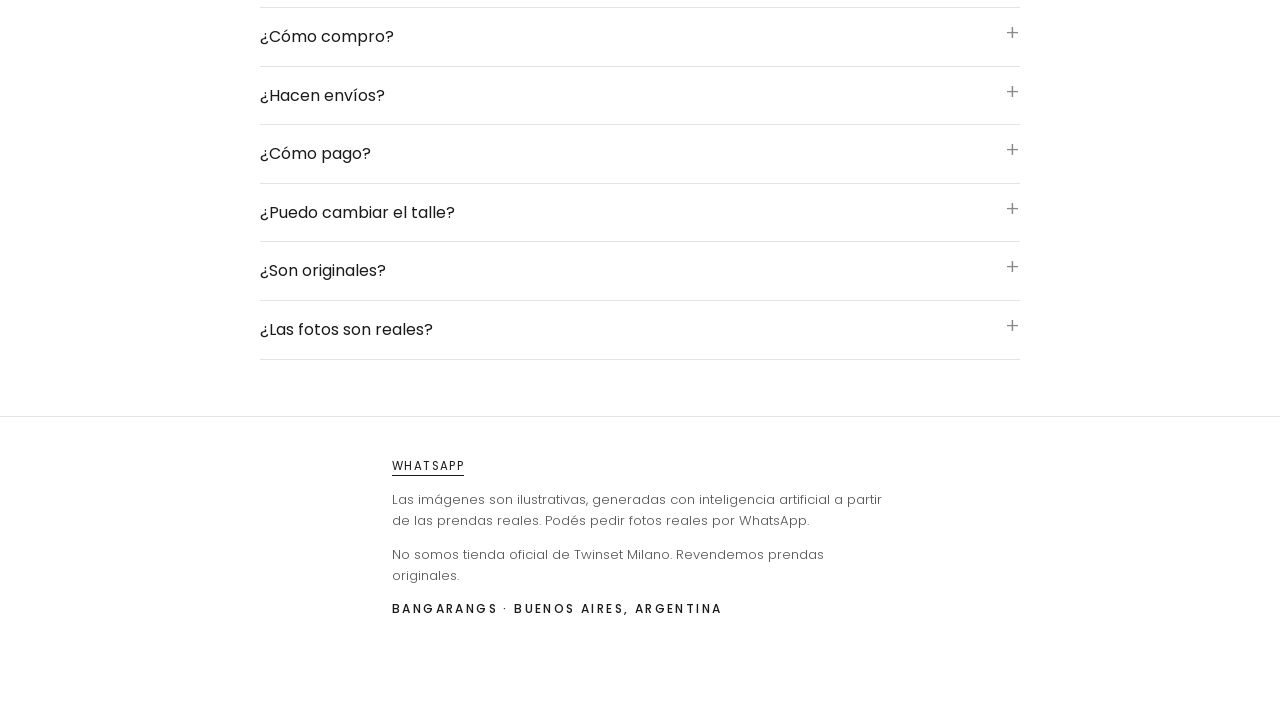
==== commit f056be9e: "feat: packshots de cada prenda generados con IA; se retiran las fotos reales del sitio Co-Authored-B" ====
--- a/index.html
+++ b/index.html
@@ -21,7 +21,7 @@
   <link rel="preconnect" href="https://fonts.googleapis.com">
   <link rel="preconnect" href="https://fonts.gstatic.com" crossorigin>
   <link rel="stylesheet" href="https://fonts.googleapis.com/css2?family=Poppins:wght@300;400;500&family=Playfair+Display:ital@1&display=swap">
-  <link rel="stylesheet" href="css/estilos.css?v=4">
+  <link rel="stylesheet" href="css/estilos.css?v=5">
 </head>
 <body>
 
@@ -94,7 +94,7 @@
   <section class="porque" aria-labelledby="porque-titulo">
     <h2 id="porque-titulo">Por qué comprar acá</h2>
     <ul>
-      <li><strong>Originales con etiqueta.</strong> Prendas Twinset Milano sin uso, con su etiqueta puesta. En cada prenda podés ver las fotos reales.</li>
+      <li><strong>Originales con etiqueta.</strong> Prendas Twinset Milano sin uso, con su etiqueta puesta. Las ves en persona antes de pagar.</li>
       <li><strong>Entrega en persona.</strong> Coordinamos lugar y horario por WhatsApp y ves la prenda en el momento, antes de pagar.</li>
       <li><strong>Todo por WhatsApp.</strong> Te respondemos nosotros: confirmamos talle y disponibilidad y te mandamos más fotos si querés.</li>
     </ul>
@@ -123,8 +123,8 @@
       <p>Sí. Son prendas Twinset Milano nuevas, con su etiqueta original. No somos tienda oficial de la marca: revendemos prendas originales.</p>
     </details>
     <details>
-      <summary>¿Por qué las fotos con modelo parecen generadas?</summary>
-      <p>Porque lo son. Las fotos con modelo se generan con inteligencia artificial a partir de la prenda real, para que veas cómo queda puesta. En cada producto están también las fotos reales de la prenda, la espalda y la etiqueta.</p>
+      <summary>¿Las fotos son reales?</summary>
+      <p>Las imágenes del sitio se generan con inteligencia artificial a partir de fotos de las prendas reales, para mostrarte cómo quedan puestas. Si querés ver una foto real antes de encontrarnos, pedila por WhatsApp y te la mandamos.</p>
     </details>
   </section>
 
@@ -135,7 +135,7 @@
     <a data-wa-generico href="#" target="_blank" rel="noopener">WhatsApp</a>
     <a data-instagram href="#" target="_blank" rel="noopener" hidden>Instagram</a>
   </p>
-  <p>Las fotos con modelo son imágenes ilustrativas generadas con inteligencia artificial. En cada producto podés ver también las fotos reales de la prenda.</p>
+  <p>Las imágenes son ilustrativas, generadas con inteligencia artificial a partir de las prendas reales. Podés pedir fotos reales por WhatsApp.</p>
   <p>No somos tienda oficial de Twinset Milano. Revendemos prendas originales.</p>
   <p class="pie-marca"><span data-tienda>Bangarangs</span> · Buenos Aires, Argentina</p>
 </footer>
@@ -154,8 +154,8 @@
   </symbol>
 </svg>
 
-<script src="js/config.js?v=4"></script>
-<script src="data/productos.js?v=4"></script>
-<script src="js/app.js?v=4"></script>
+<script src="js/config.js?v=5"></script>
+<script src="data/productos.js?v=5"></script>
+<script src="js/app.js?v=5"></script>
 </body>
 </html>
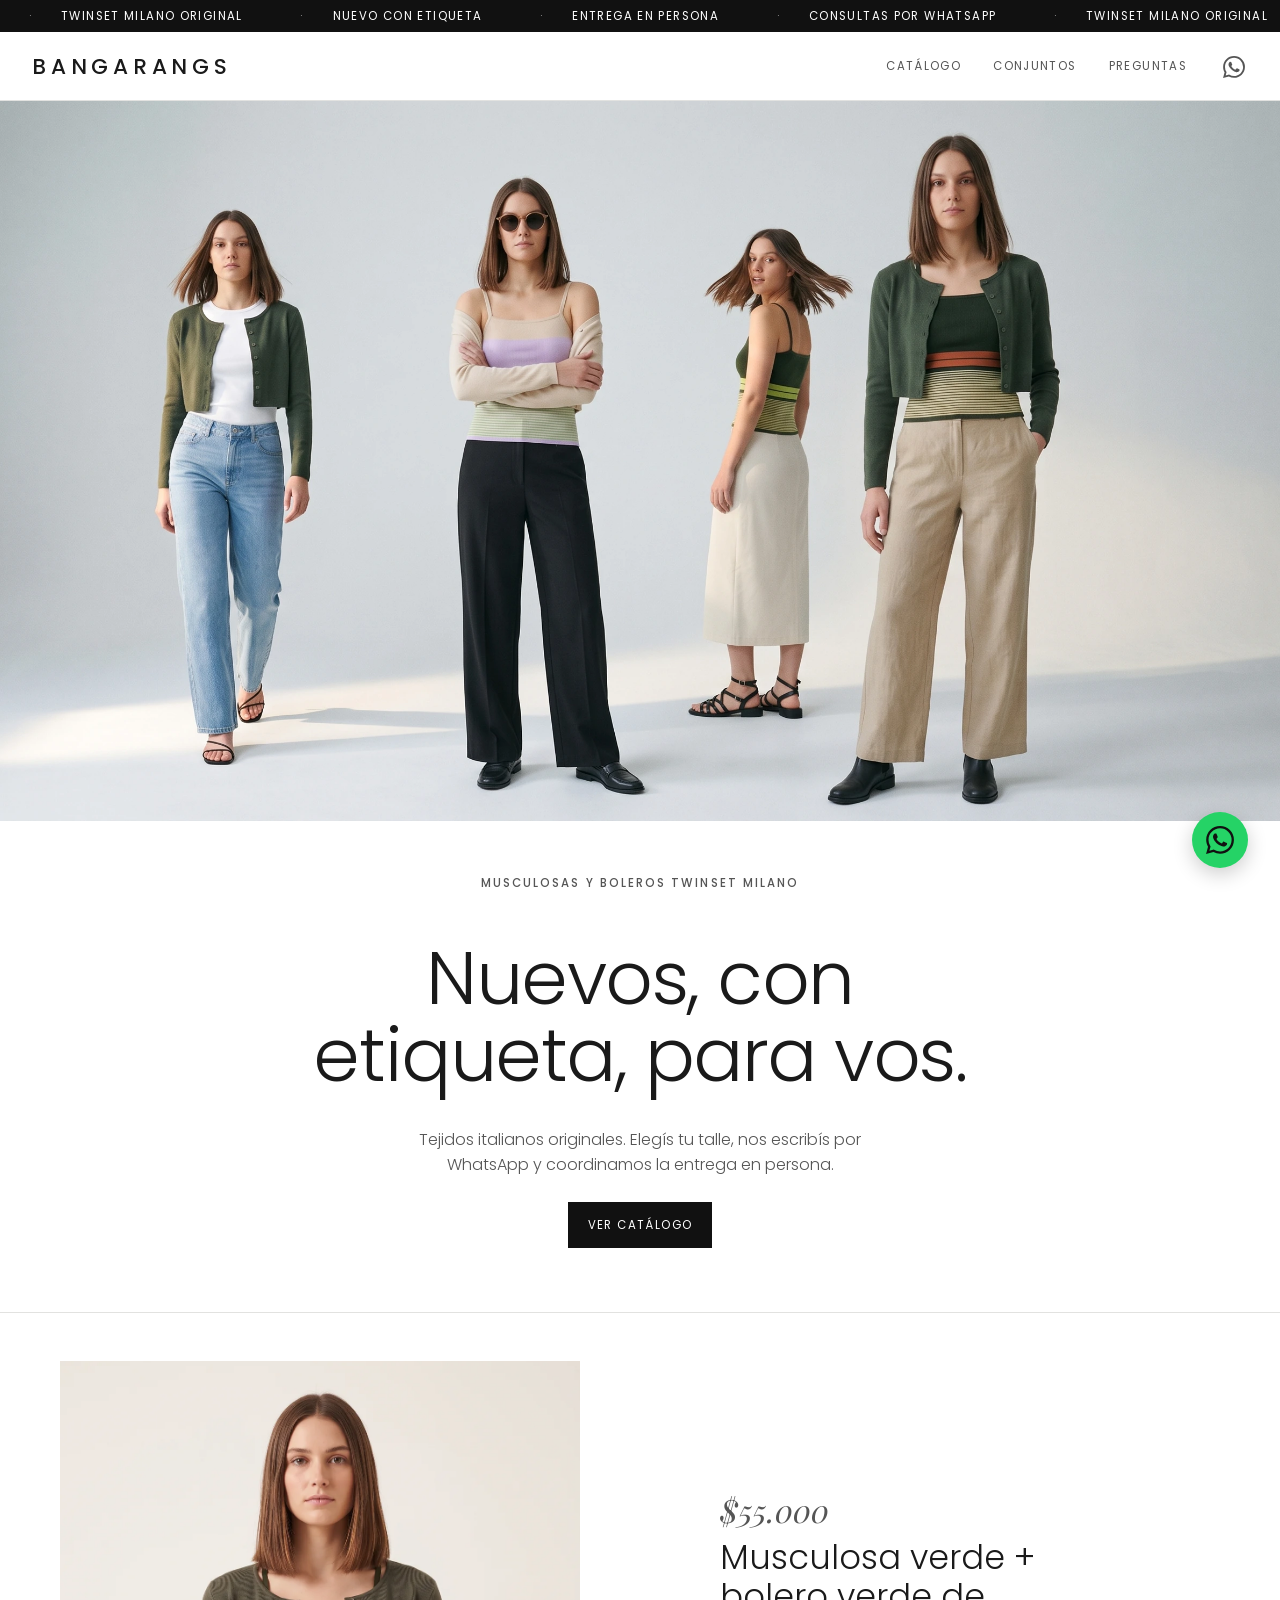
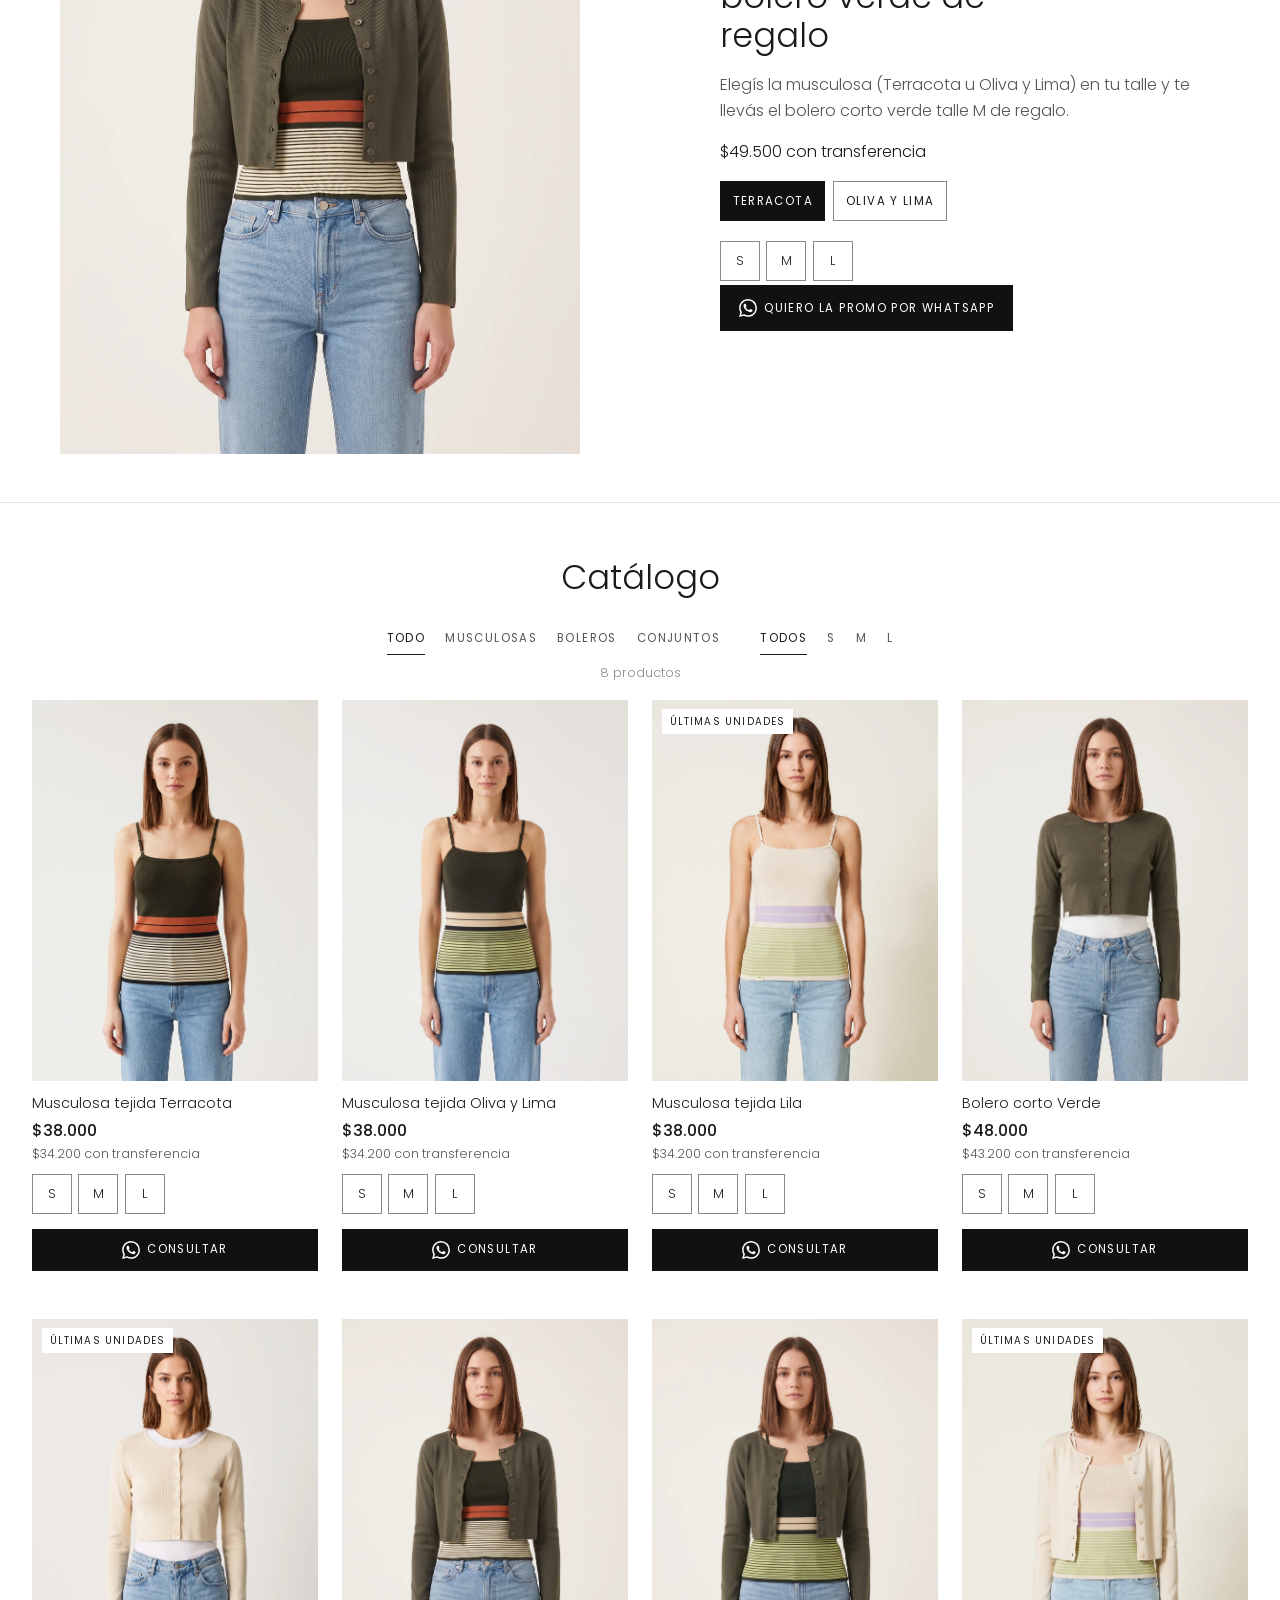
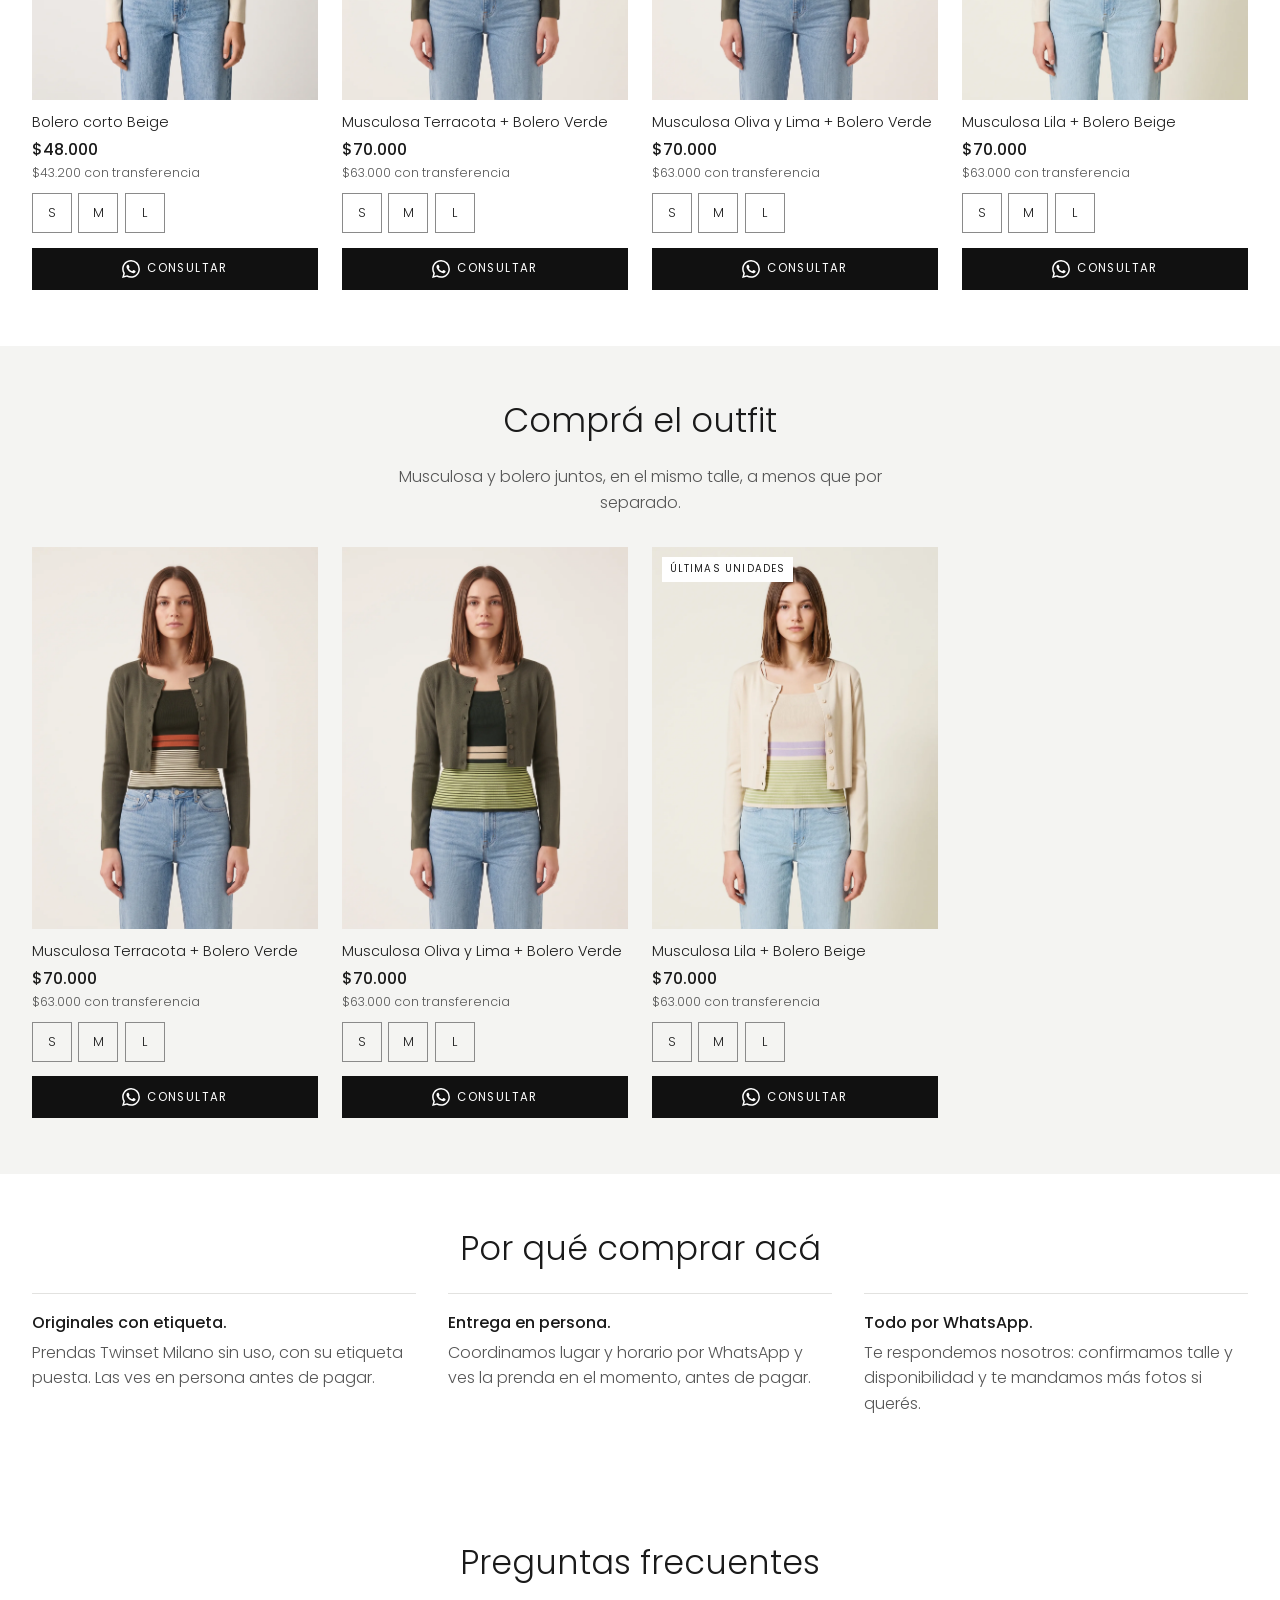
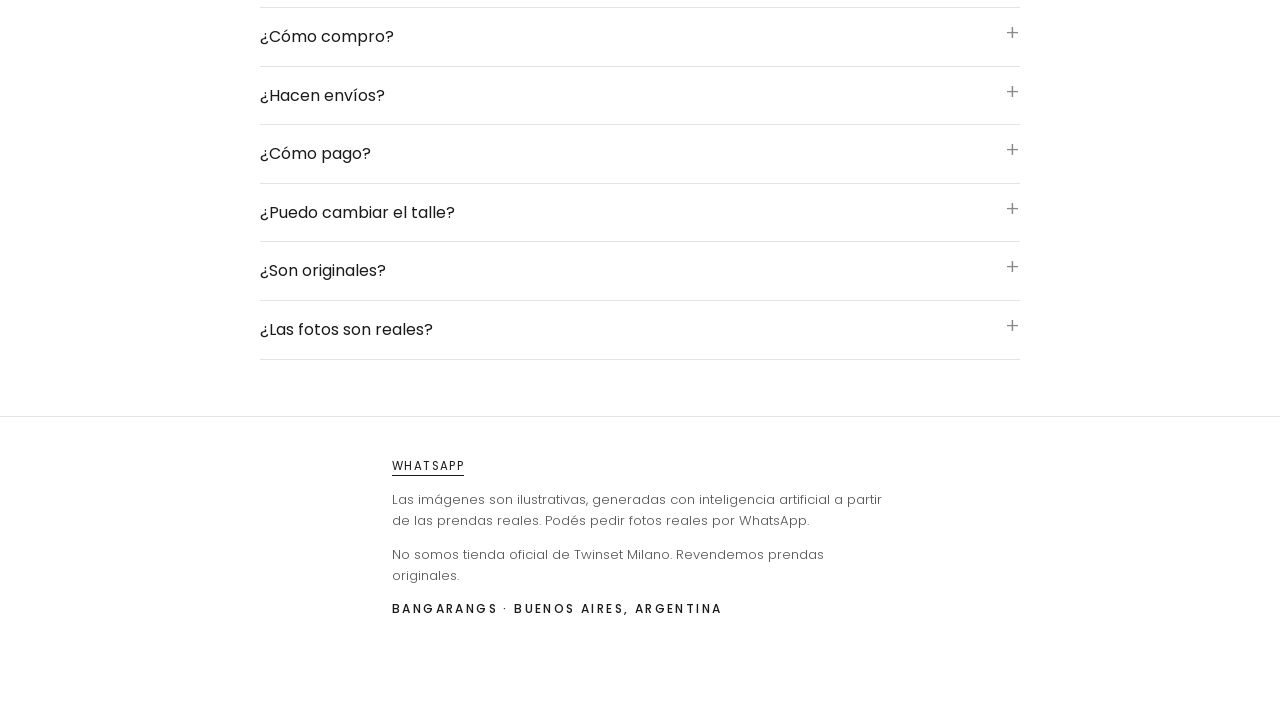
==== commit fd2f6704: "chore: barra de anuncios sin botón de pausa (se frena al pasar el mouse)" ====
--- a/index.html
+++ b/index.html
@@ -21,7 +21,7 @@
   <link rel="preconnect" href="https://fonts.googleapis.com">
   <link rel="preconnect" href="https://fonts.gstatic.com" crossorigin>
   <link rel="stylesheet" href="https://fonts.googleapis.com/css2?family=Poppins:wght@300;400;500&family=Playfair+Display:ital@1&display=swap">
-  <link rel="stylesheet" href="css/estilos.css?v=5">
+  <link rel="stylesheet" href="css/estilos.css?v=6">
 </head>
 <body>
 
@@ -32,7 +32,6 @@
     <span>Twinset Milano original</span><span>Nuevo con etiqueta</span><span>Entrega en persona</span><span>Consultas por WhatsApp</span>
     <span aria-hidden="true">Twinset Milano original</span><span aria-hidden="true">Nuevo con etiqueta</span><span aria-hidden="true">Entrega en persona</span><span aria-hidden="true">Consultas por WhatsApp</span>
   </div>
-  <button type="button" class="anuncios-pausa" aria-pressed="false">Pausar</button>
 </div>
 
 <header class="cabecera">
@@ -154,8 +153,8 @@
   </symbol>
 </svg>
 
-<script src="js/config.js?v=5"></script>
-<script src="data/productos.js?v=5"></script>
-<script src="js/app.js?v=5"></script>
+<script src="js/config.js?v=6"></script>
+<script src="data/productos.js?v=6"></script>
+<script src="js/app.js?v=6"></script>
 </body>
 </html>
--- a/css/estilos.css
+++ b/css/estilos.css
@@ -53,21 +53,15 @@
 .saltar:focus { top: var(--gutter); }
 
 /* ---------- barra de anuncios ---------- */
-.anuncios { position: relative; overflow: hidden; background: var(--negro); color: #fff; --foco: #fff; padding-right: 5.5rem; }
+.anuncios { position: relative; overflow: hidden; background: var(--negro); color: #fff; --foco: #fff; }
 .anuncios-pista { display: flex; width: max-content; animation: desplazar 30s linear infinite; }
 .anuncios-pista span { padding: .6em 2.5em; white-space: nowrap; }
 .anuncios-pista span::before { content: '·'; margin-right: 2.5em; opacity: .6; }
-.anuncios-pausa {
-  position: absolute; right: 0; top: 0; bottom: 0; padding: 0 1em; border: 0; border-left: 1px solid #333;
-  background: var(--negro); color: #fff; font-size: .65rem; letter-spacing: .1em; text-transform: uppercase;
-}
-.anuncios.pausado .anuncios-pista { animation-play-state: paused; }
+.anuncios:hover .anuncios-pista { animation-play-state: paused; }
 @keyframes desplazar { to { transform: translateX(-50%); } }
 @media (prefers-reduced-motion: reduce) {
   .anuncios-pista { animation: none; flex-wrap: wrap; width: auto; justify-content: center; }
   .anuncios-pista span[aria-hidden] { display: none; }
-  .anuncios { padding-right: 0; }
-  .anuncios-pausa { display: none; }
   html { scroll-behavior: auto; }
 }
 
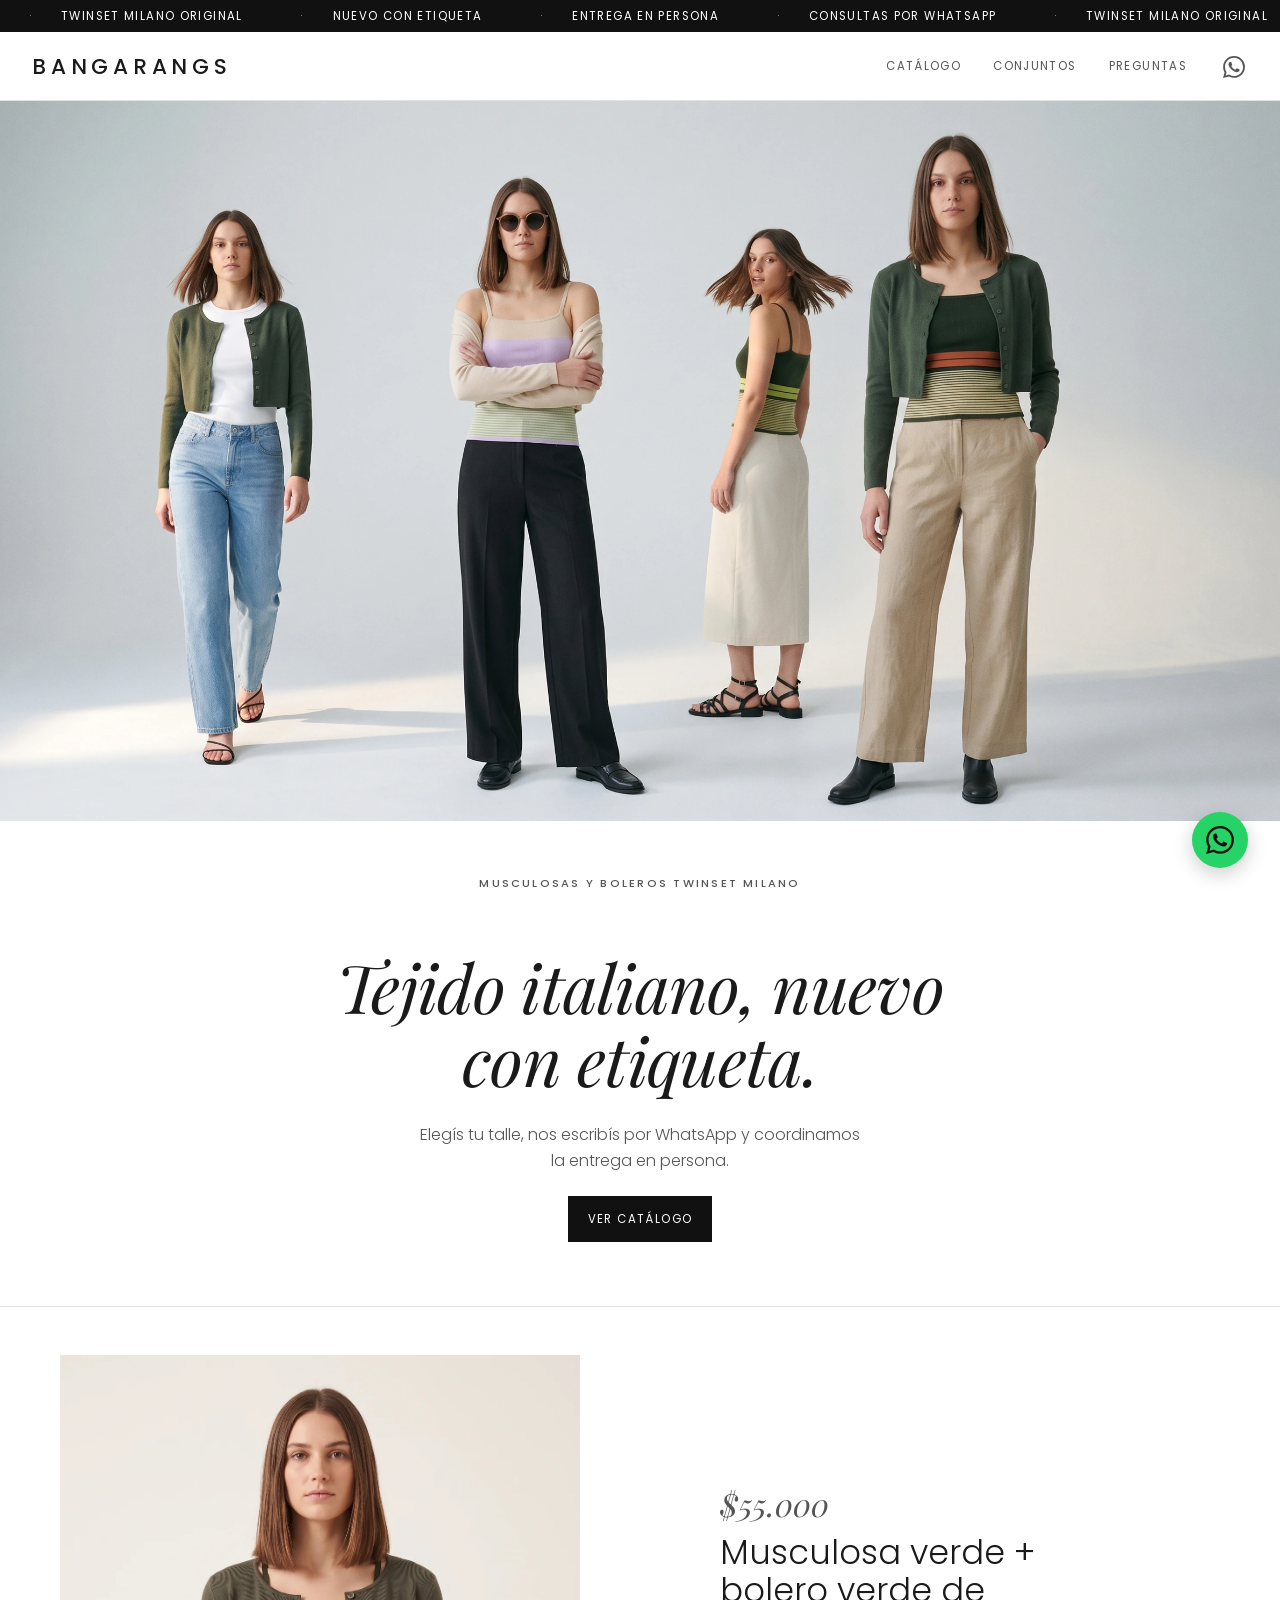
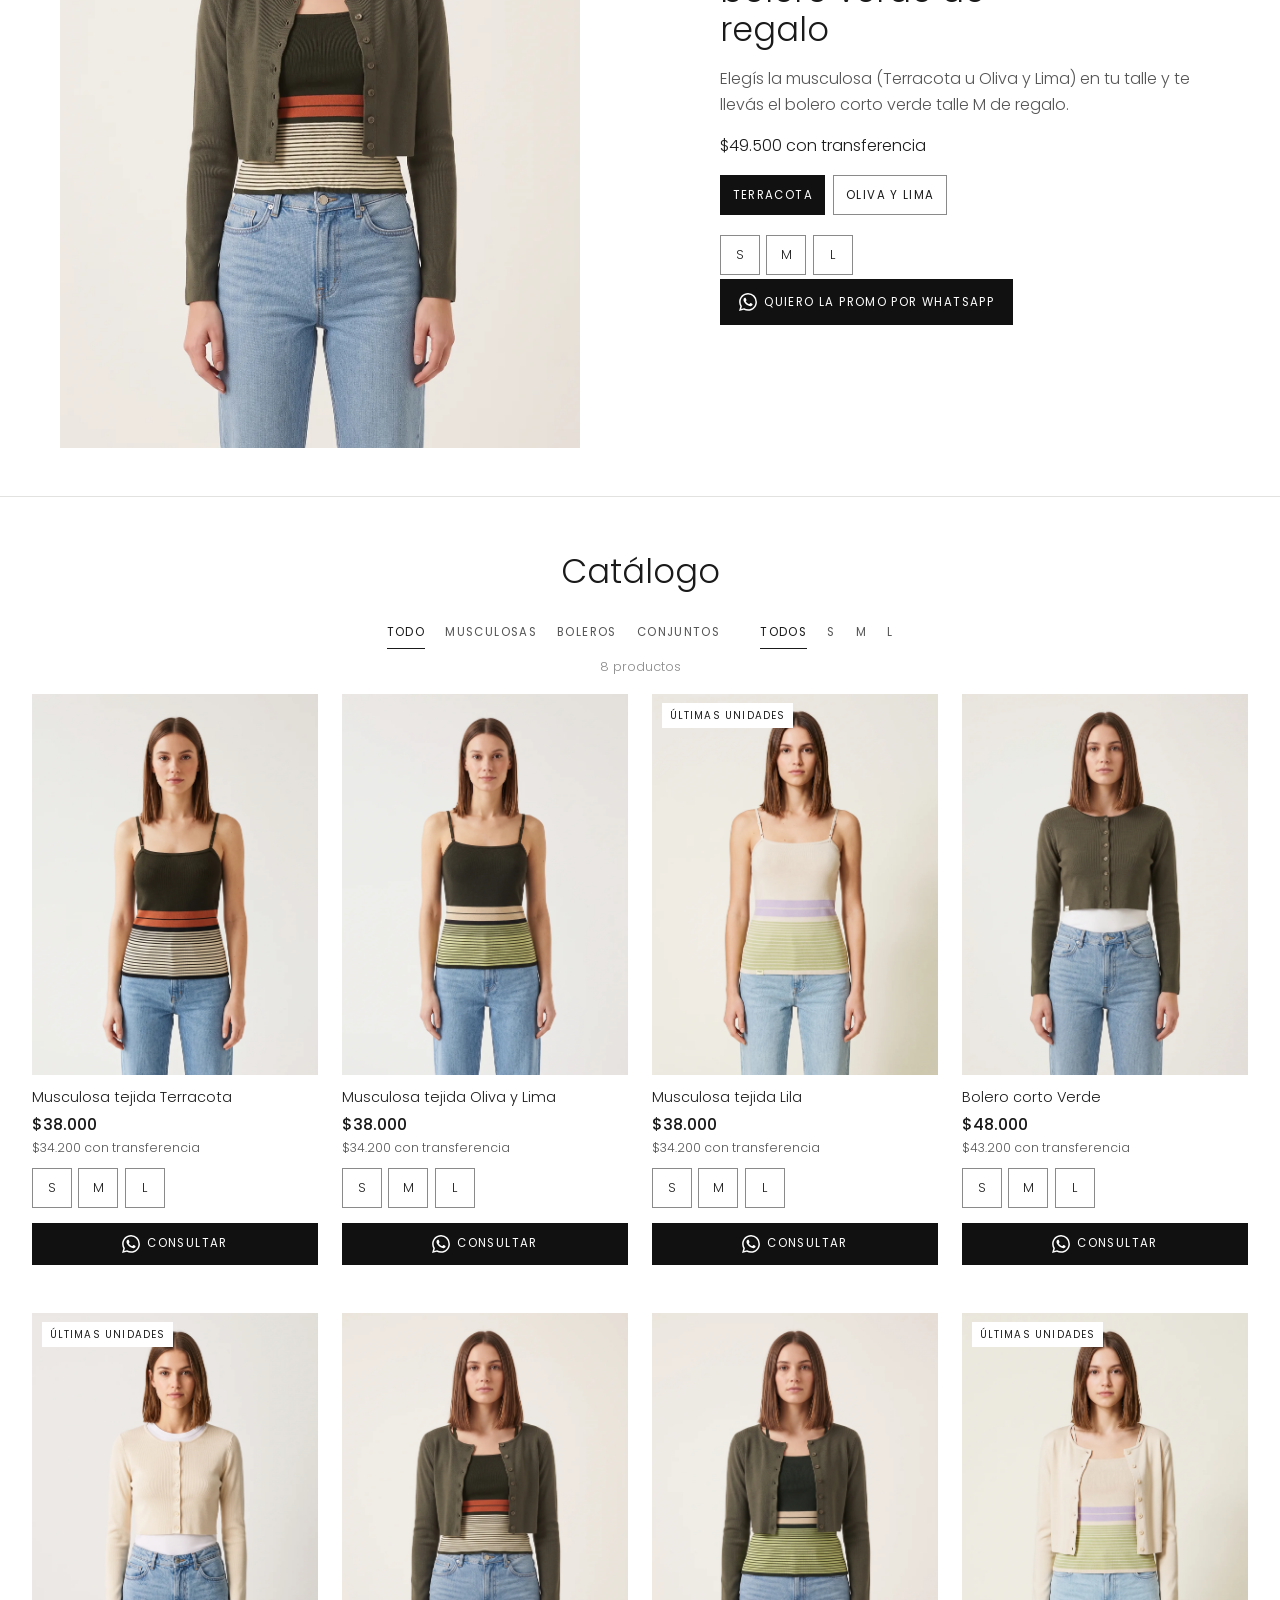
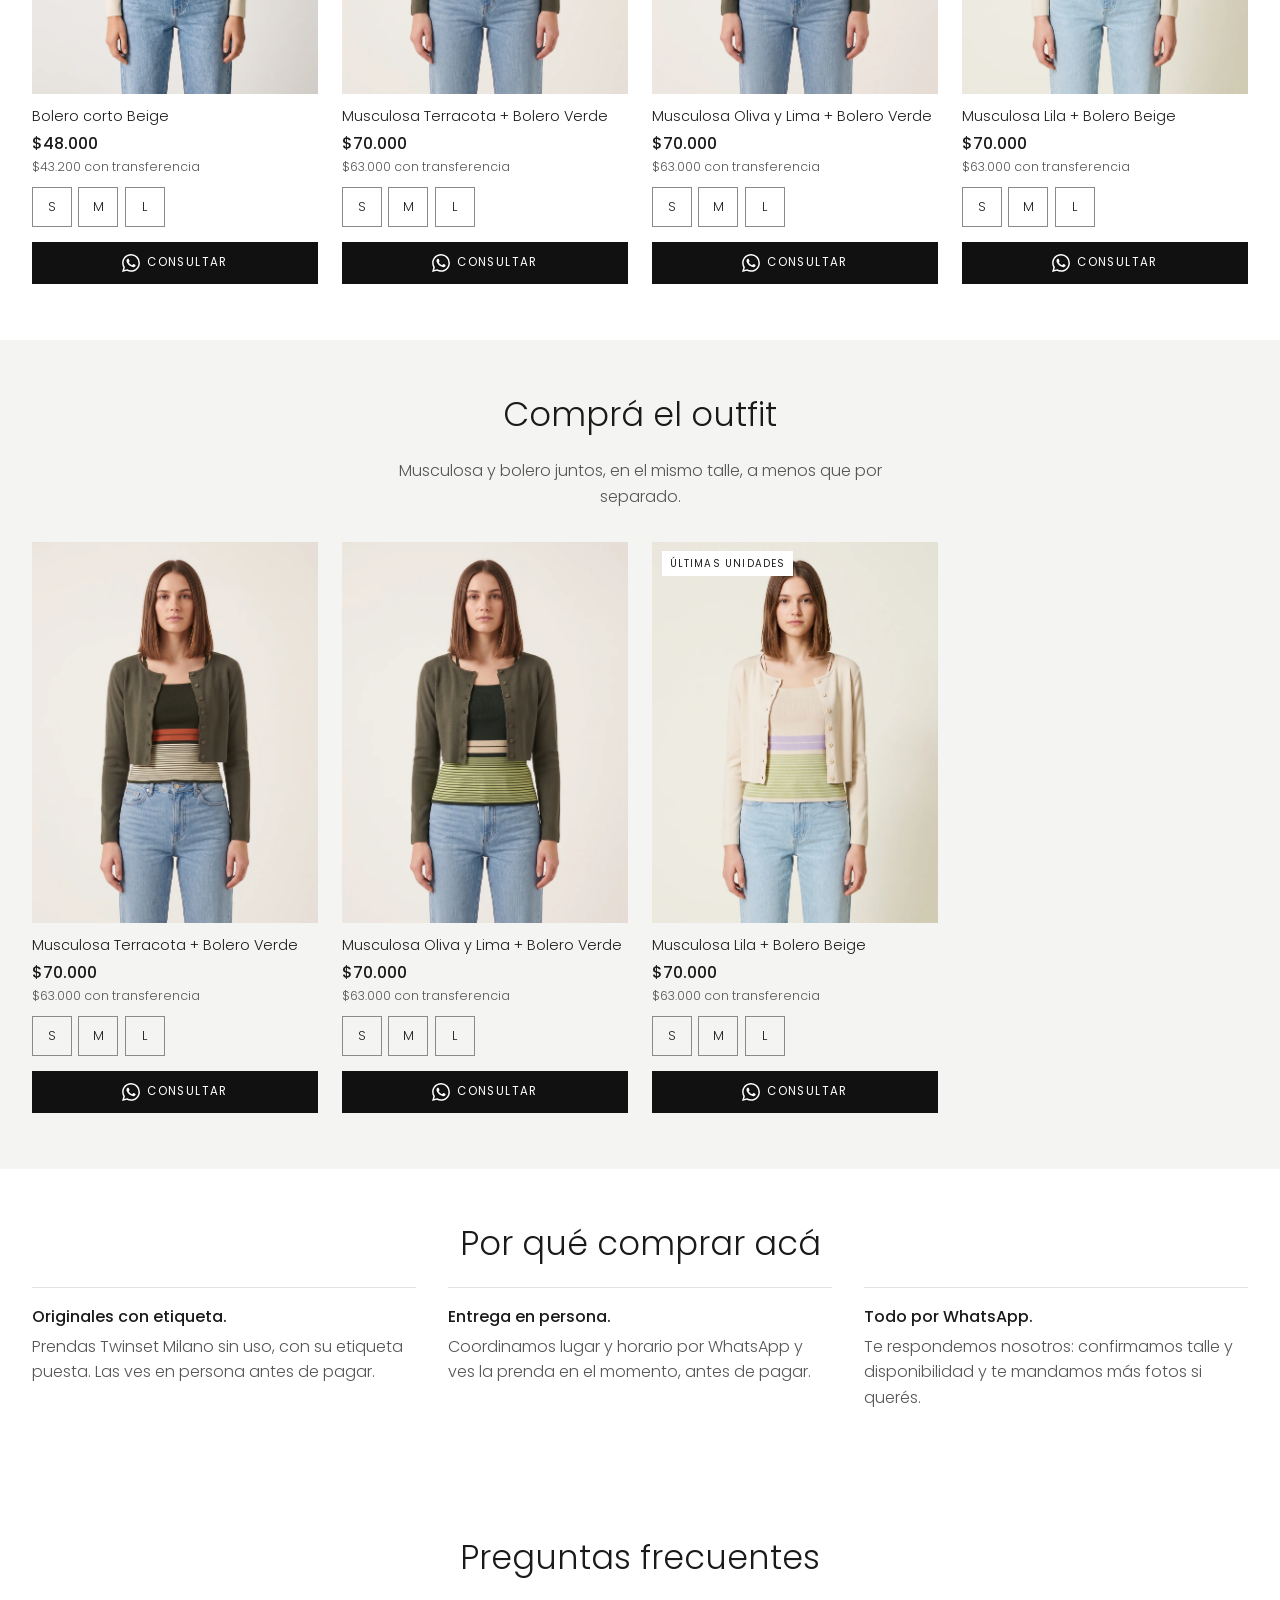
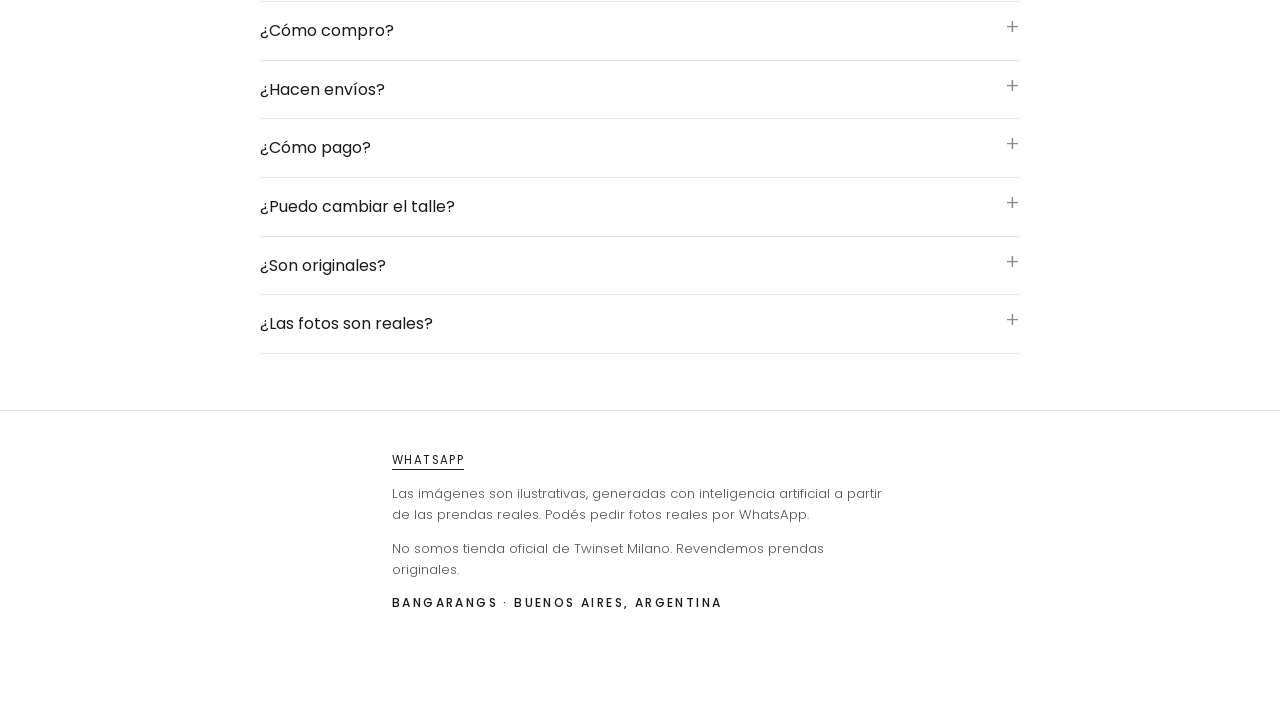
==== commit 9c98d061: "feat: titular editorial en Playfair itálica debajo de la portada, según referencias de marcas Co-Aut" ====
--- a/index.html
+++ b/index.html
@@ -21,7 +21,7 @@
   <link rel="preconnect" href="https://fonts.googleapis.com">
   <link rel="preconnect" href="https://fonts.gstatic.com" crossorigin>
   <link rel="stylesheet" href="https://fonts.googleapis.com/css2?family=Poppins:wght@300;400;500&family=Playfair+Display:ital@1&display=swap">
-  <link rel="stylesheet" href="css/estilos.css?v=6">
+  <link rel="stylesheet" href="css/estilos.css?v=7">
 </head>
 <body>
 
@@ -54,8 +54,8 @@
       <img src="img/portada.webp" alt="Cuatro looks con musculosas tejidas y boleros Twinset Milano, imagen ilustrativa generada con inteligencia artificial" fetchpriority="high" onerror="this.parentNode.remove()">
     </picture>
     <div class="portada-texto">
-      <h1><span class="portada-kicker">Musculosas y boleros Twinset Milano</span><span class="portada-grande">Nuevos, con etiqueta, para vos.</span></h1>
-      <p>Tejidos italianos originales. Elegís tu talle, nos escribís por WhatsApp y coordinamos la entrega en persona.</p>
+      <h1><span class="portada-kicker">Musculosas y boleros Twinset Milano</span><span class="portada-grande">Tejido italiano, nuevo con etiqueta.</span></h1>
+      <p>Elegís tu talle, nos escribís por WhatsApp y coordinamos la entrega en persona.</p>
       <a class="btn btn-claro" href="#catalogo">Ver catálogo</a>
     </div>
   </section>
@@ -153,8 +153,8 @@
   </symbol>
 </svg>
 
-<script src="js/config.js?v=6"></script>
-<script src="data/productos.js?v=6"></script>
-<script src="js/app.js?v=6"></script>
+<script src="js/config.js?v=7"></script>
+<script src="data/productos.js?v=7"></script>
+<script src="js/app.js?v=7"></script>
 </body>
 </html>
--- a/css/estilos.css
+++ b/css/estilos.css
@@ -81,11 +81,11 @@
 .portada { background: var(--fondo); color: var(--tinta); }
 .portada picture { display: block; background: var(--fondo-2); }
 .portada img { width: 100%; height: auto; aspect-ratio: 4 / 5; object-fit: cover; object-position: center; }
-.portada-texto { display: flex; flex-direction: column; align-items: center; text-align: center; padding: 2.5rem var(--gutter) 3rem; }
-.portada h1 { display: flex; flex-direction: column; gap: .9em; margin-bottom: .6em; letter-spacing: 0; }
-.portada-kicker { font-size: .72rem; letter-spacing: .18em; text-transform: uppercase; font-weight: 500; color: var(--gris); }
-.portada-grande { font-size: clamp(2rem, 7vw, 4.6rem); line-height: 1.05; font-weight: 300; letter-spacing: -.02em; max-width: 16ch; }
-.portada p { max-width: 46ch; margin-bottom: 1.5rem; color: var(--gris); }
+.portada-texto { display: flex; flex-direction: column; align-items: center; text-align: center; padding: 2.25rem var(--gutter) 2.75rem; }
+.portada h1 { display: flex; flex-direction: column; gap: 1.1em; margin-bottom: .5em; letter-spacing: 0; }
+.portada-kicker { font-size: .7rem; letter-spacing: .2em; text-transform: uppercase; font-weight: 500; color: var(--gris); }
+.portada-grande { font-family: var(--display); font-style: italic; font-weight: 400; font-size: clamp(2.1rem, 6vw, 4.2rem); line-height: 1.08; letter-spacing: -.01em; max-width: 18ch; }
+.portada p { max-width: 44ch; margin-bottom: 1.4rem; color: var(--gris); }
 
 /* ---------- botones ---------- */
 .btn {
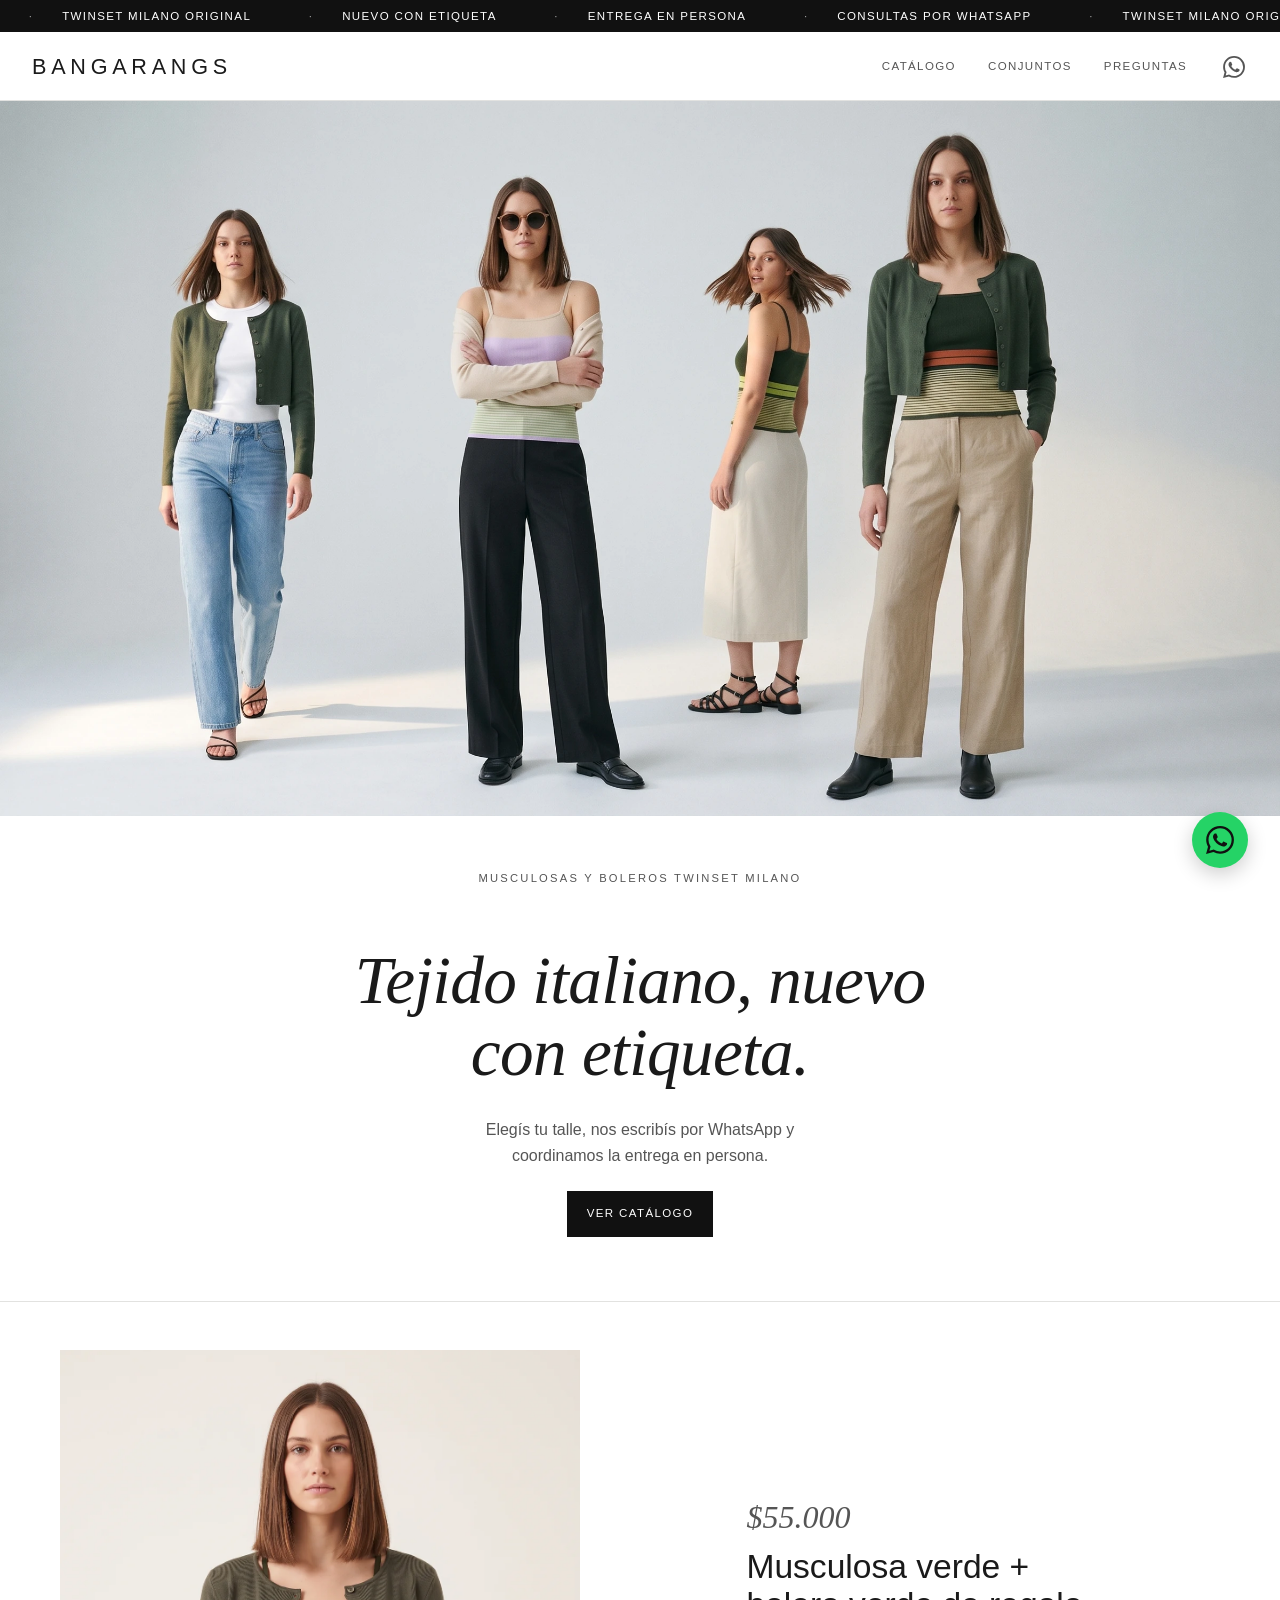
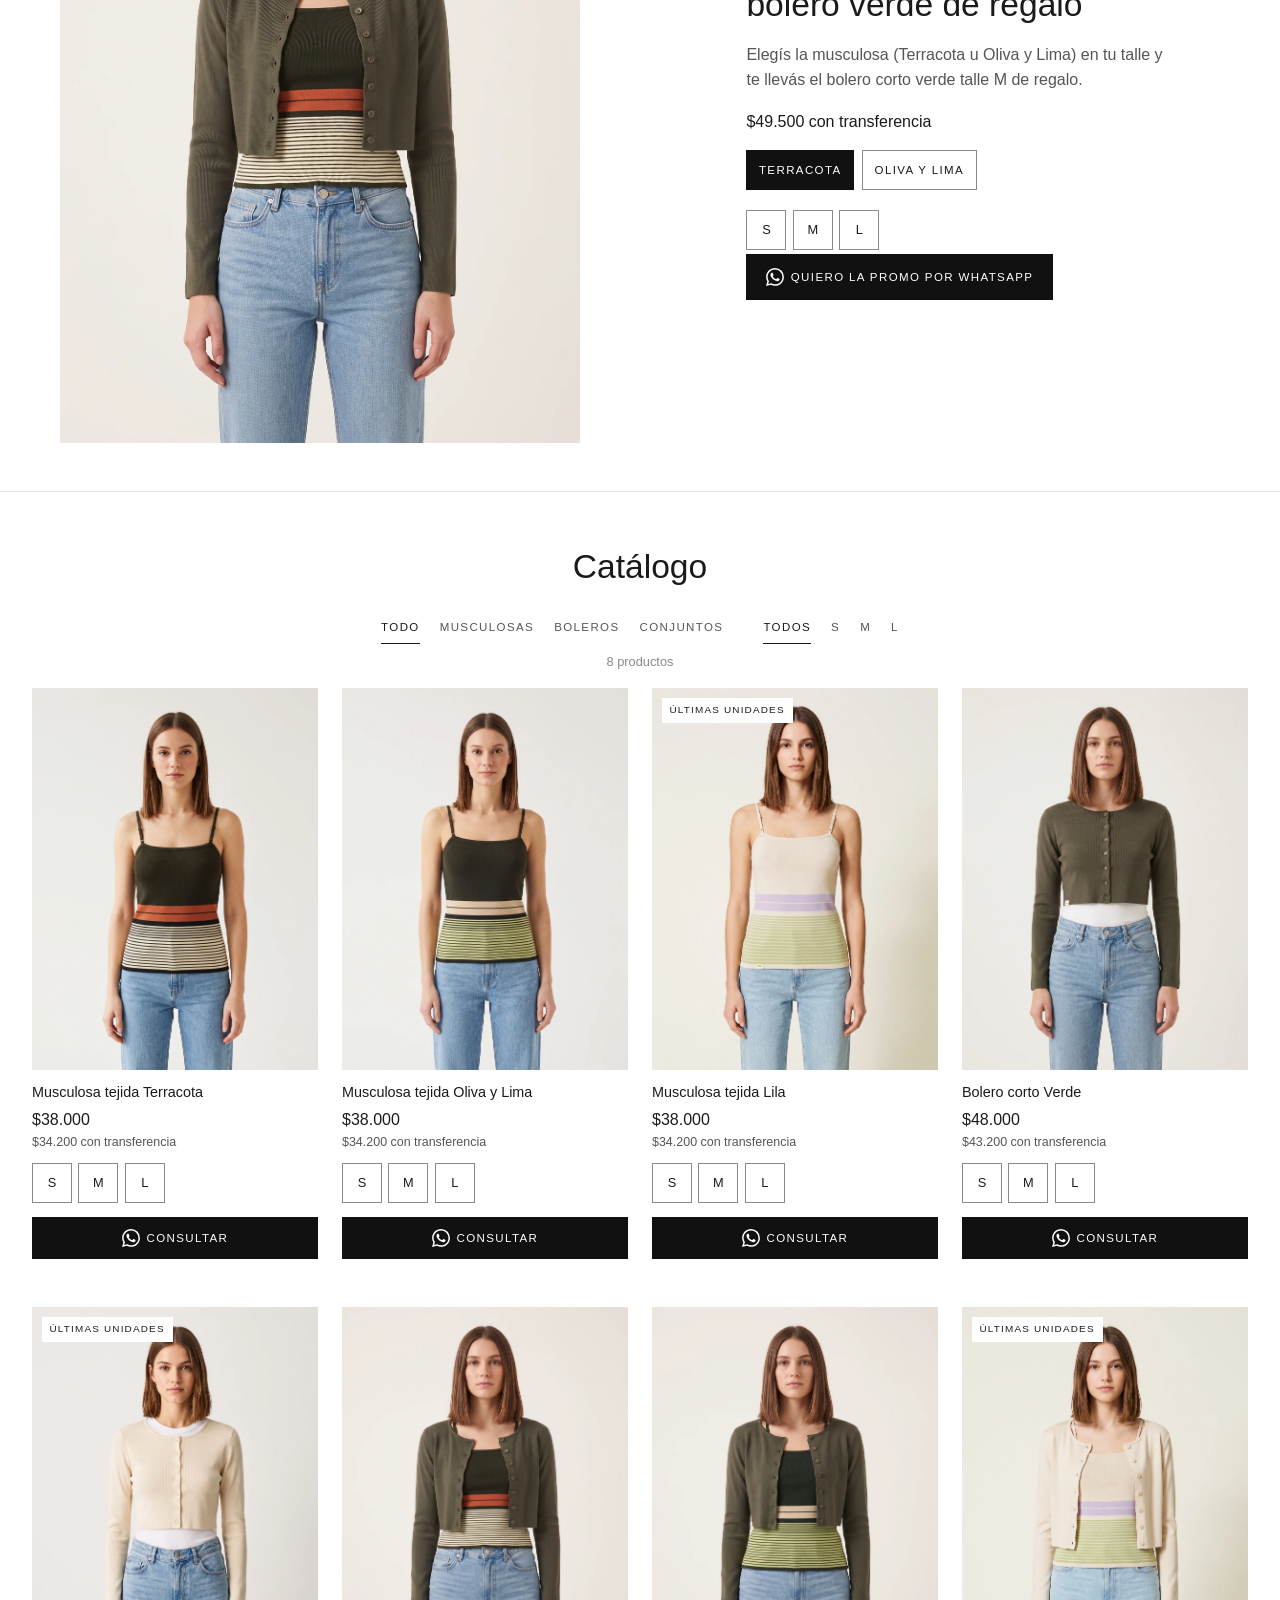
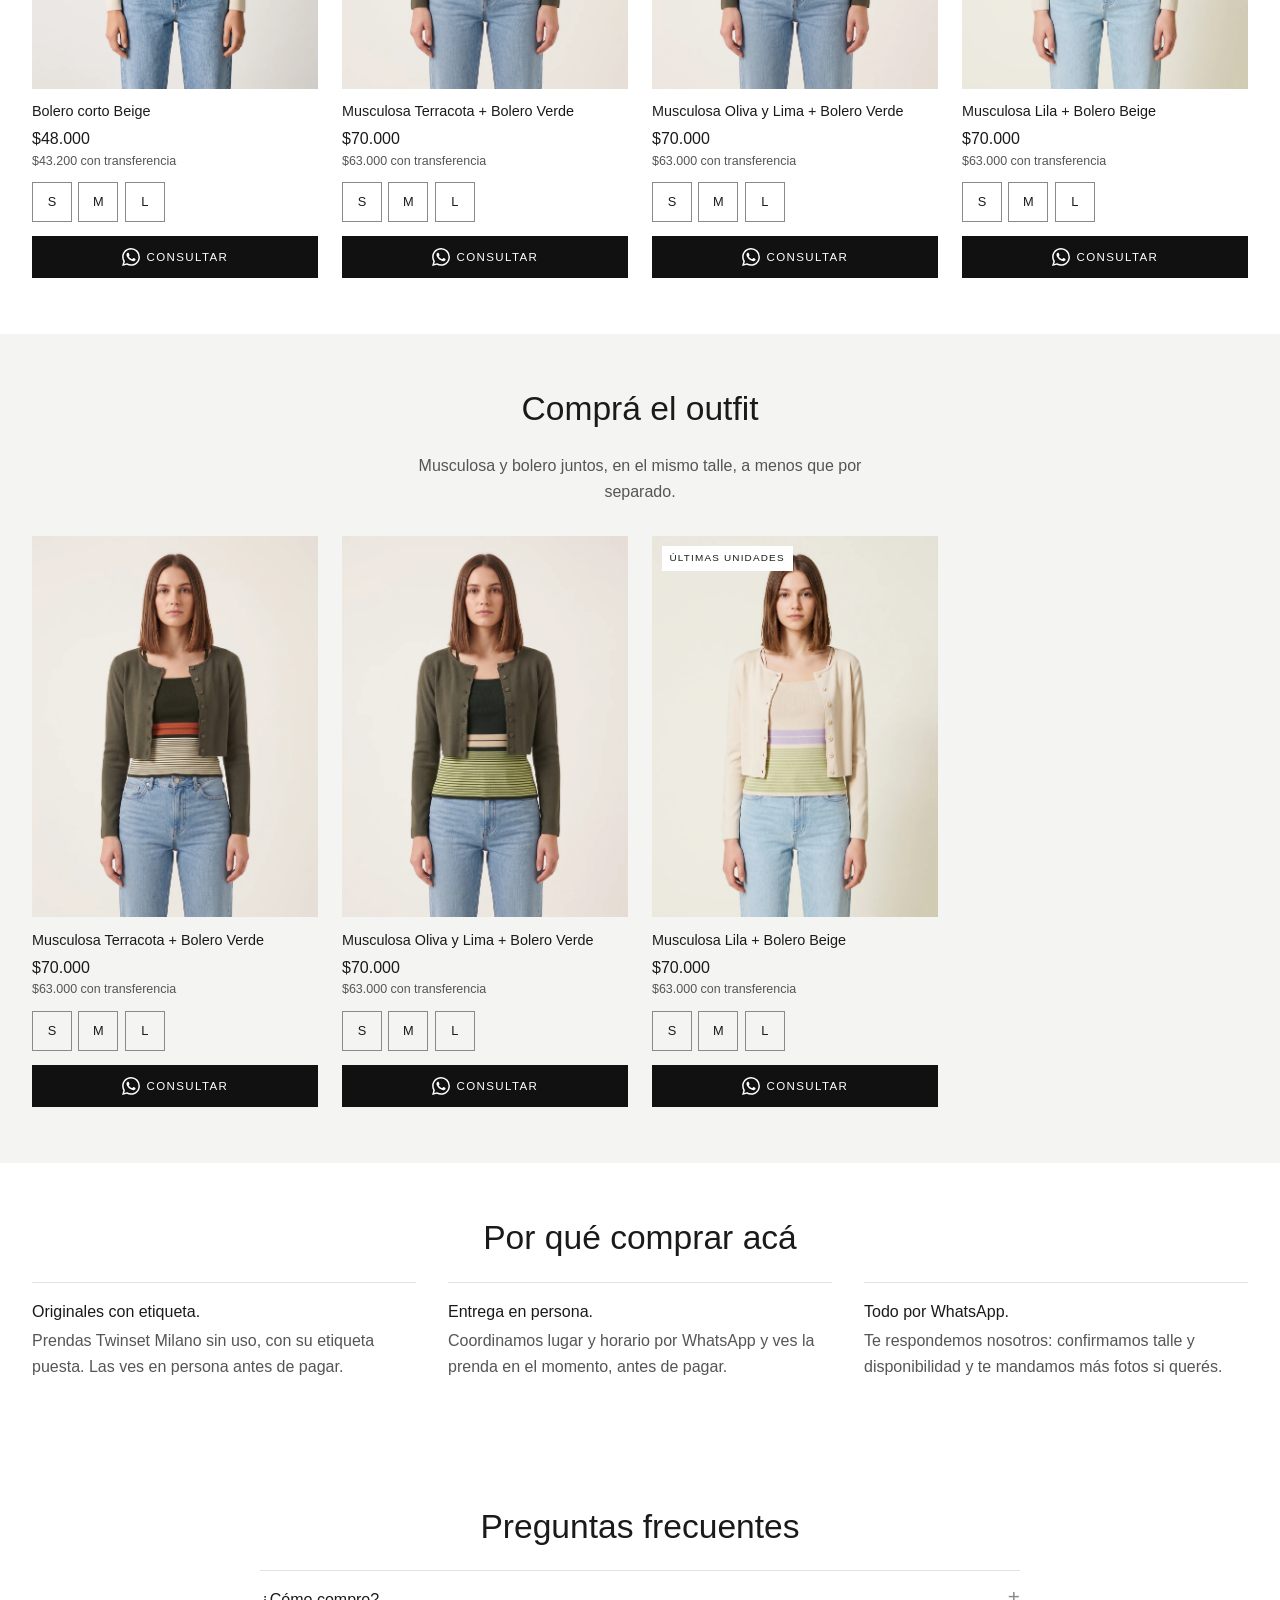
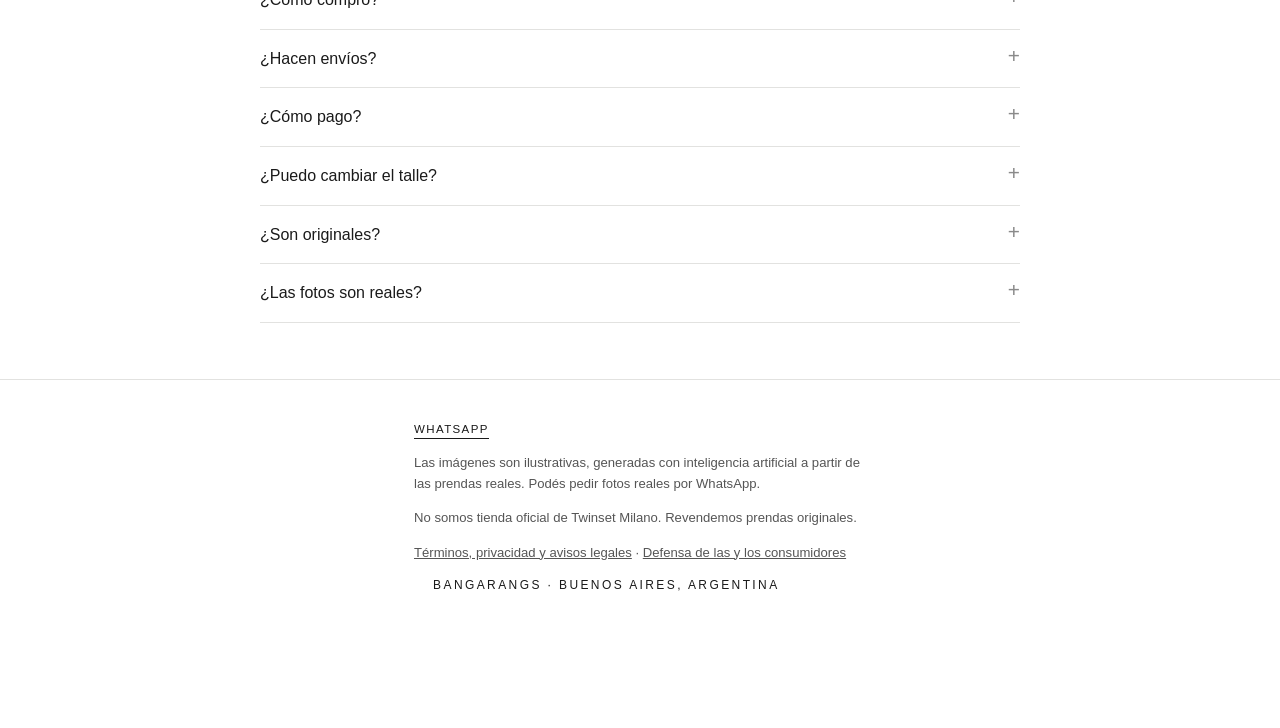
==== commit 29dd31c2: "feat: página legal, CSP y política de referrer; portada sin recorte en escritorio Co-Authored-By: Cl" ====
--- a/index.html
+++ b/index.html
@@ -6,6 +6,8 @@
   <title>Bangarangs · Musculosas y boleros Twinset Milano originales</title>
   <meta name="description" content="Musculosas tejidas y boleros cortos, prendas originales Twinset Milano nuevas con etiqueta. Consultás por WhatsApp y coordinamos la entrega en persona.">
   <meta name="theme-color" content="#111111">
+  <meta http-equiv="Content-Security-Policy" content="default-src 'self'; script-src 'self'; style-src 'self' https://fonts.googleapis.com; font-src https://fonts.gstatic.com; img-src 'self' data:; connect-src 'none'; object-src 'none'; base-uri 'self'; form-action 'none'">
+  <meta name="referrer" content="strict-origin-when-cross-origin">
   <link rel="icon" href="img/favicon.svg" type="image/svg+xml">
 
   <meta property="og:type" content="website">
@@ -21,7 +23,7 @@
   <link rel="preconnect" href="https://fonts.googleapis.com">
   <link rel="preconnect" href="https://fonts.gstatic.com" crossorigin>
   <link rel="stylesheet" href="https://fonts.googleapis.com/css2?family=Poppins:wght@300;400;500&family=Playfair+Display:ital@1&display=swap">
-  <link rel="stylesheet" href="css/estilos.css?v=7">
+  <link rel="stylesheet" href="css/estilos.css?v=8">
 </head>
 <body>
 
@@ -51,7 +53,7 @@
   <section class="portada">
     <picture>
       <source media="(max-width: 719px)" srcset="img/portada-movil.webp">
-      <img src="img/portada.webp" alt="Cuatro looks con musculosas tejidas y boleros Twinset Milano, imagen ilustrativa generada con inteligencia artificial" fetchpriority="high" onerror="this.parentNode.remove()">
+      <img src="img/portada.webp" alt="Cuatro looks con musculosas tejidas y boleros Twinset Milano, imagen ilustrativa generada con inteligencia artificial" fetchpriority="high">
     </picture>
     <div class="portada-texto">
       <h1><span class="portada-kicker">Musculosas y boleros Twinset Milano</span><span class="portada-grande">Tejido italiano, nuevo con etiqueta.</span></h1>
@@ -136,6 +138,7 @@
   </p>
   <p>Las imágenes son ilustrativas, generadas con inteligencia artificial a partir de las prendas reales. Podés pedir fotos reales por WhatsApp.</p>
   <p>No somos tienda oficial de Twinset Milano. Revendemos prendas originales.</p>
+  <p class="pie-legal"><a href="legal.html">Términos, privacidad y avisos legales</a> · <a href="https://www.argentina.gob.ar/produccion/defensadelconsumidor/formulario" target="_blank" rel="noopener">Defensa de las y los consumidores</a></p>
   <p class="pie-marca"><span data-tienda>Bangarangs</span> · Buenos Aires, Argentina</p>
 </footer>
 
@@ -153,8 +156,8 @@
   </symbol>
 </svg>
 
-<script src="js/config.js?v=7"></script>
-<script src="data/productos.js?v=7"></script>
-<script src="js/app.js?v=7"></script>
+<script src="js/config.js?v=8"></script>
+<script src="data/productos.js?v=8"></script>
+<script src="js/app.js?v=8"></script>
 </body>
 </html>
--- a/css/estilos.css
+++ b/css/estilos.css
@@ -184,6 +184,7 @@
 .pie p { max-width: 62ch; margin-right: auto; }
 .pie-contacto { display: flex; gap: 2rem; }
 .pie-contacto a { color: var(--tinta); text-decoration: none; border-bottom: 1px solid var(--tinta); }
+.pie-legal a { color: var(--gris); }
 .pie-marca { color: var(--tinta); letter-spacing: .2em; text-transform: uppercase; font-size: .75rem; font-weight: 500; }
 
 .wa-flotante {
@@ -240,9 +241,18 @@
   .detalle-caja { grid-template-columns: 1fr 1fr; padding: 1.5rem 2.5rem 2.5rem; }
   .cerrar { position: absolute; right: 1rem; top: 1rem; }
   .galeria { position: sticky; top: 0; align-self: start; }
-  .portada img { aspect-ratio: 16 / 9; max-height: 82vh; }
+  .portada img { aspect-ratio: auto; height: auto; }
   .portada-texto { padding: 3.5rem var(--gutter) 4rem; }
 }
 @media (min-width: 1100px) {
   .grilla { grid-template-columns: repeat(4, 1fr); }
 }
+
+/* ---------- página legal ---------- */
+.legal { max-width: 720px; margin: 0 auto; padding: 3rem var(--gutter) 4rem; }
+.legal h1 { font-family: var(--display); font-style: italic; font-size: clamp(1.9rem, 5vw, 2.8rem); }
+.legal h2 { font-size: 1.1rem; font-weight: 500; margin-top: 2.25rem; }
+.legal p, .legal li { color: var(--gris); }
+.legal ul { padding-left: 1.2rem; }
+.legal-fecha { font-size: .85rem; }
+.legal-nota { border-top: 1px solid var(--linea); padding-top: 1rem; font-size: .85rem; }
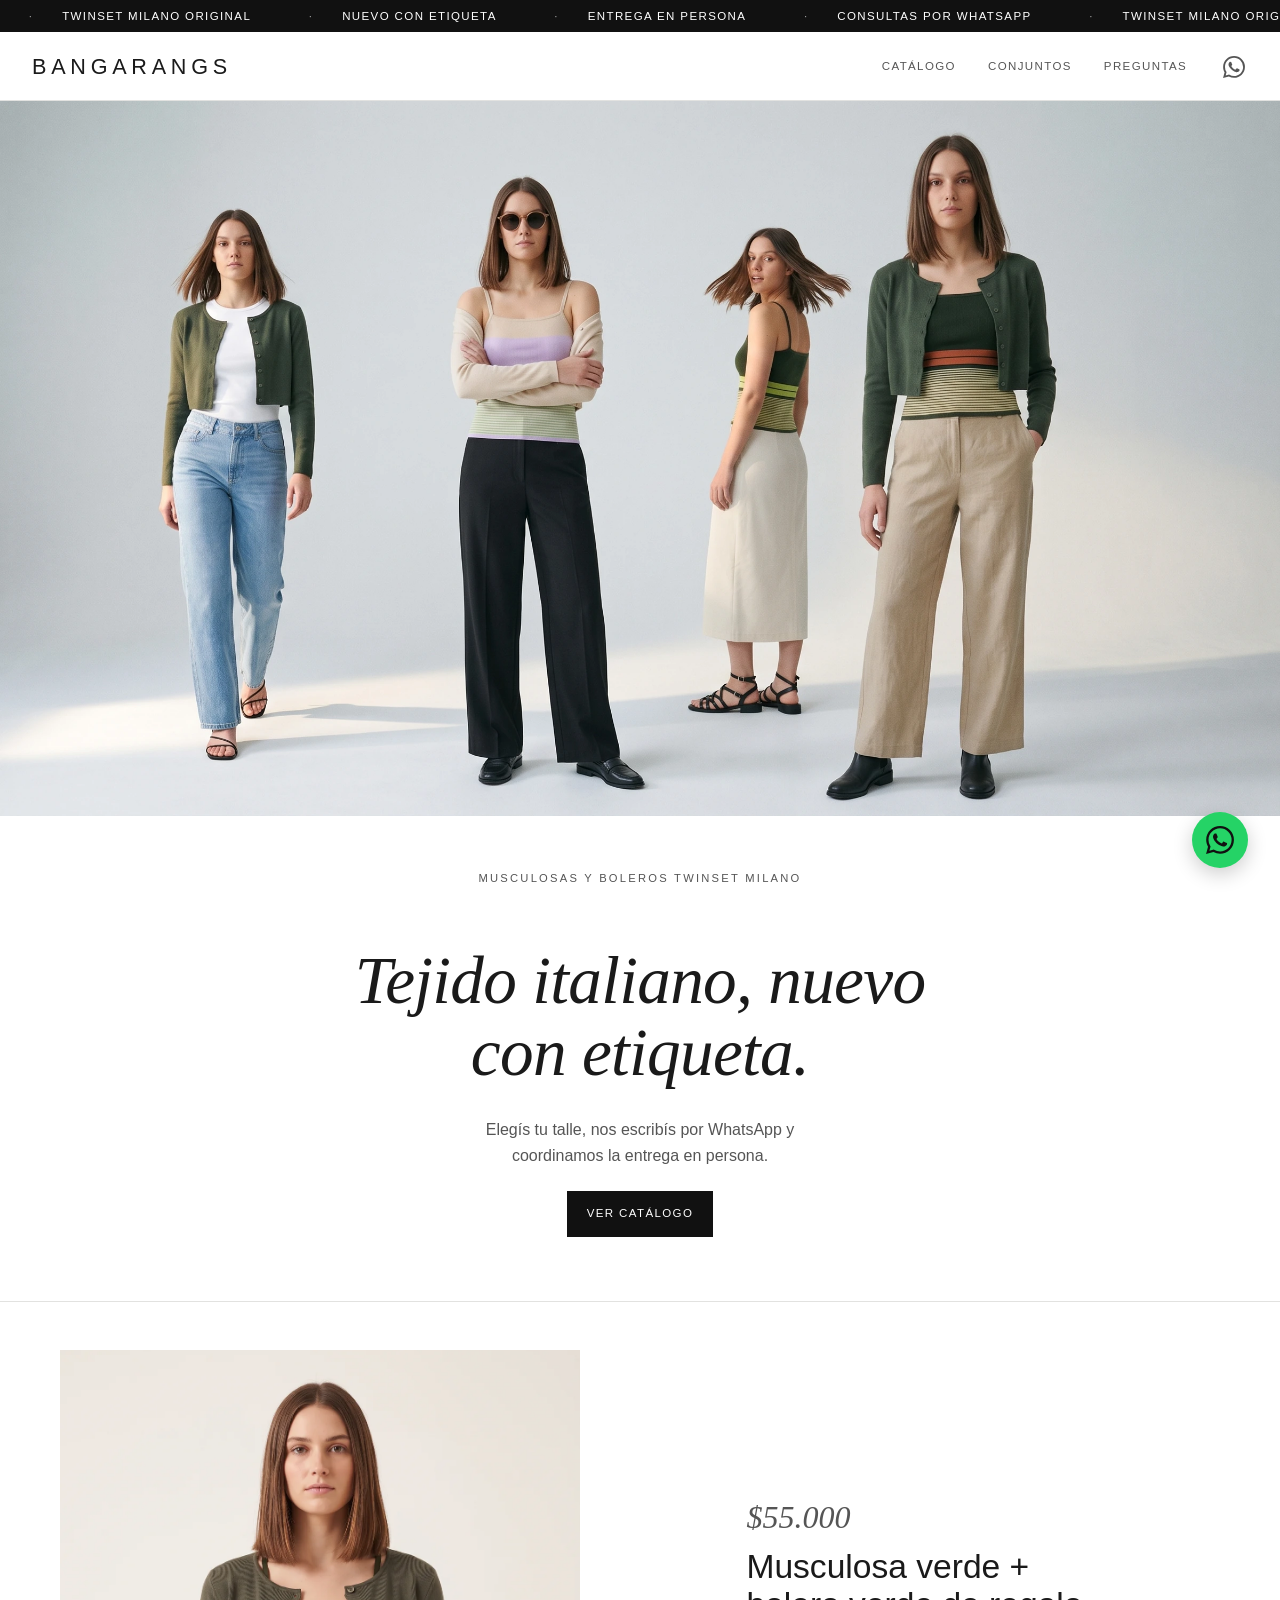
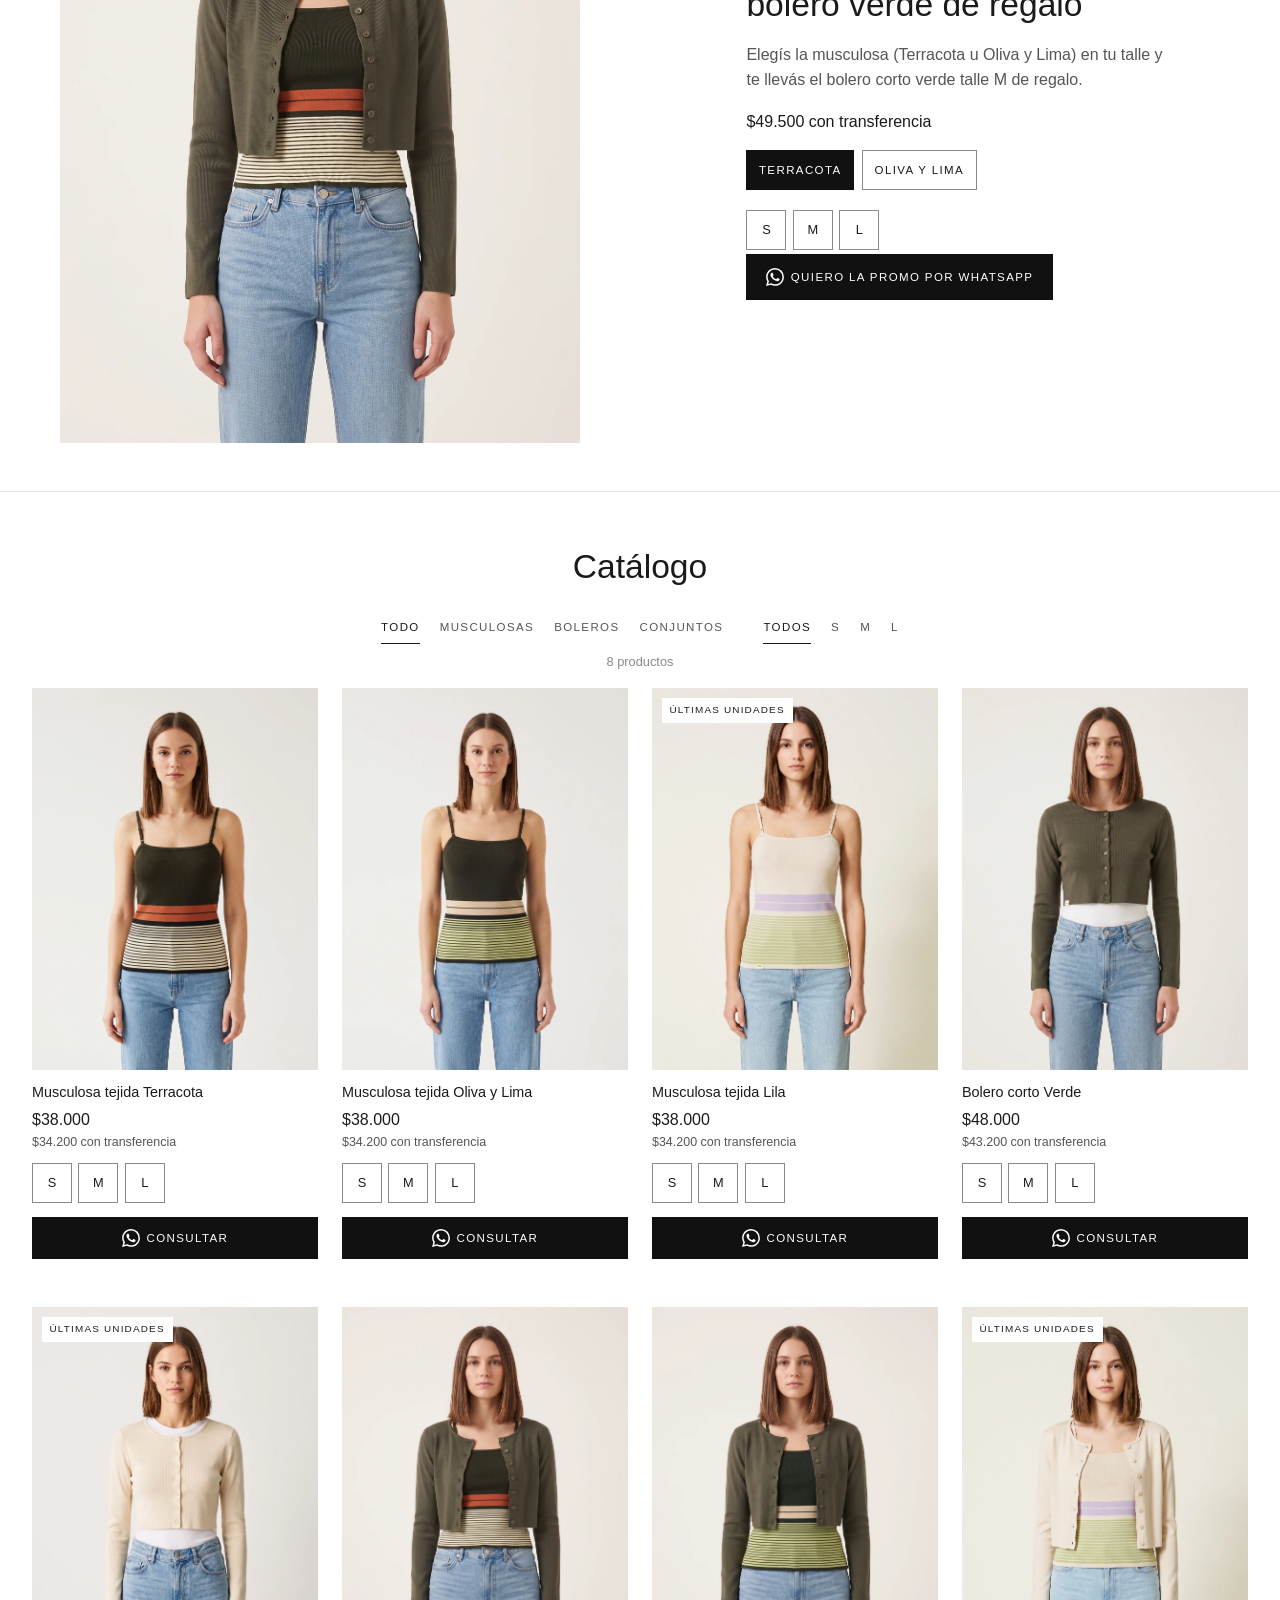
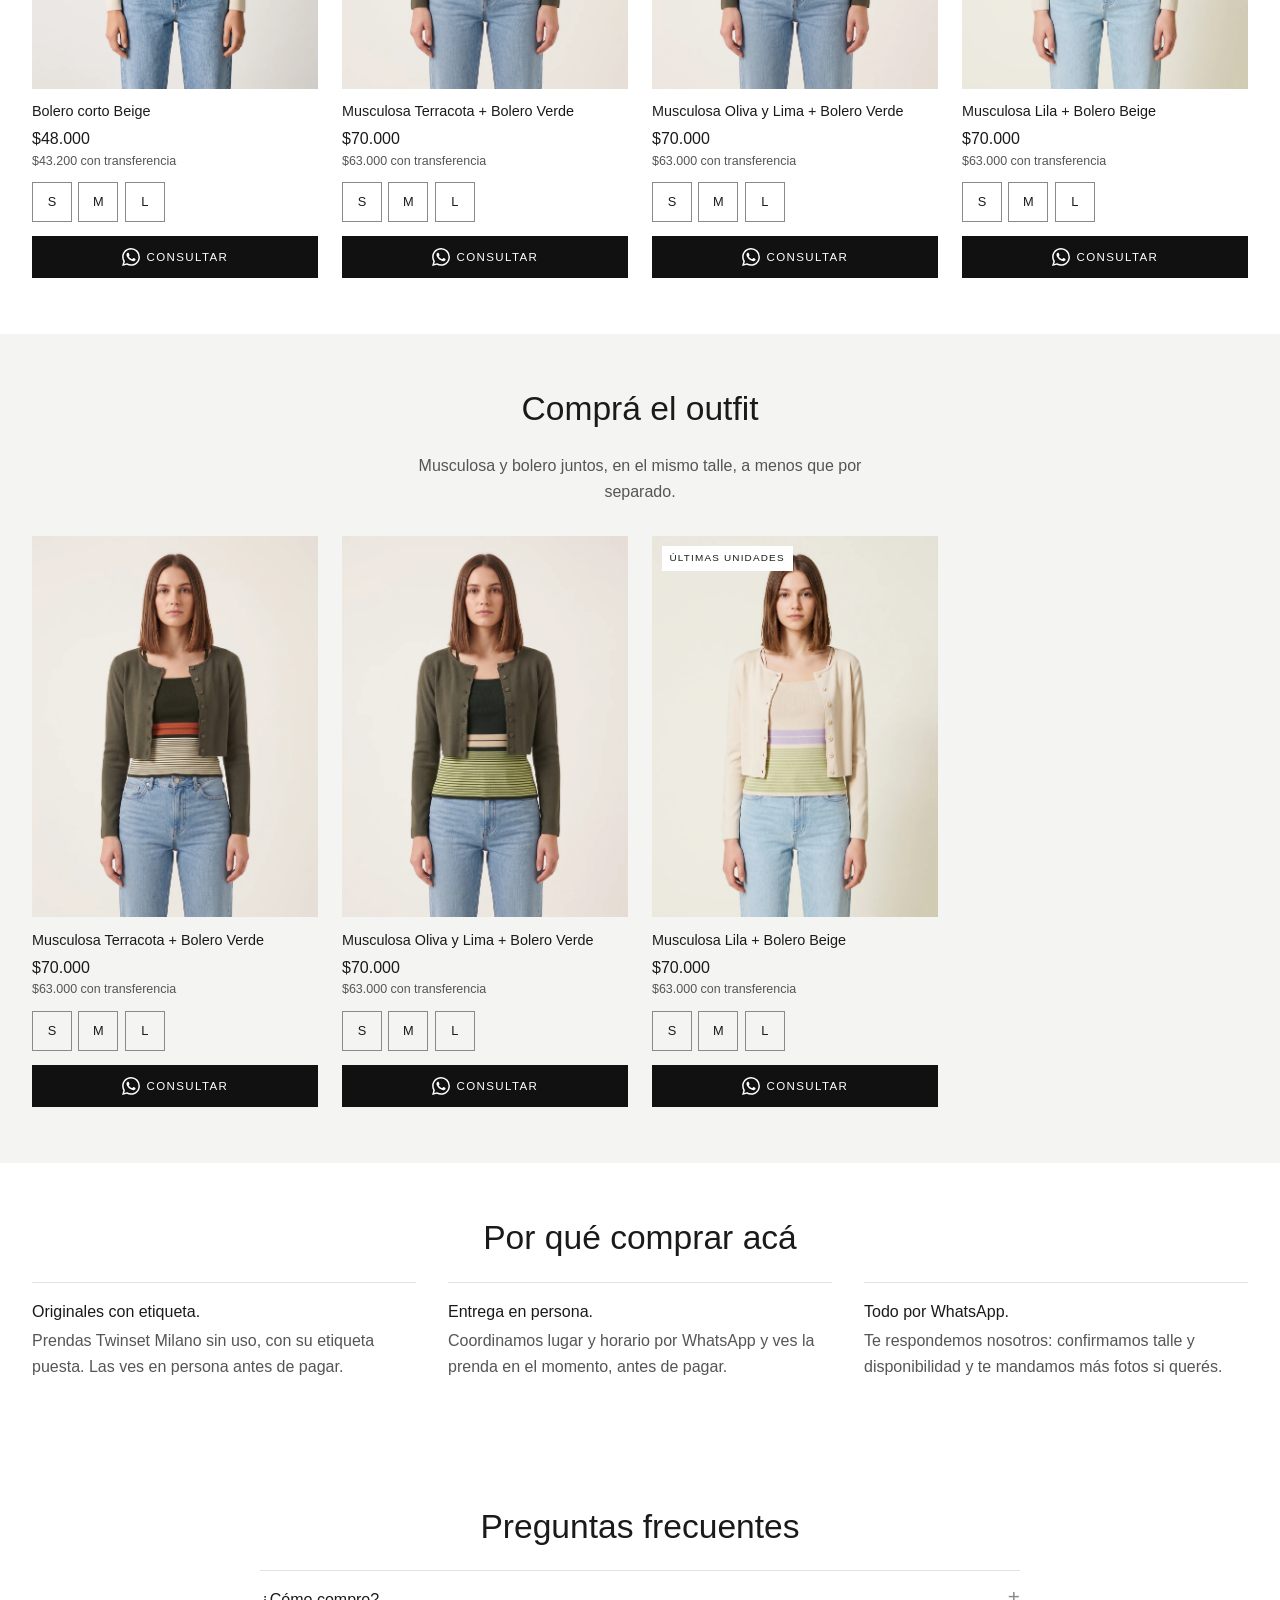
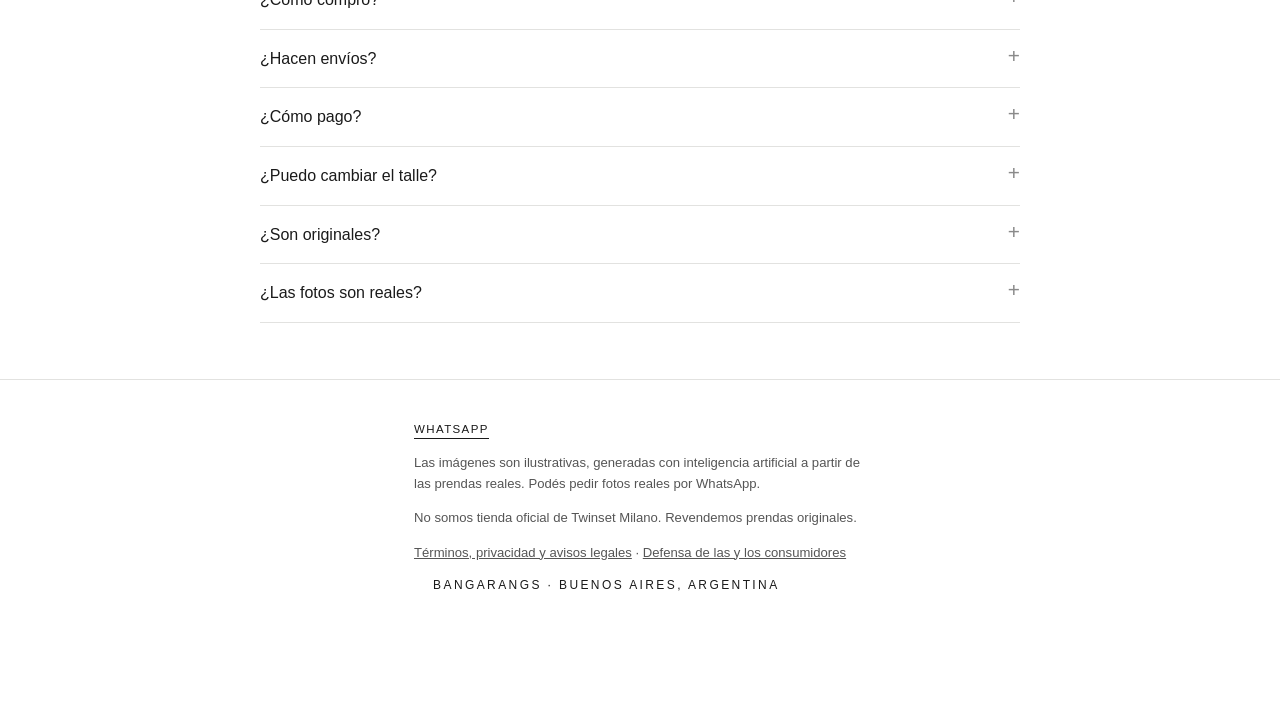
==== commit 3dbacf75: "fix: sprite sin estilo inline (CSP)" ====
--- a/index.html
+++ b/index.html
@@ -23,7 +23,7 @@
   <link rel="preconnect" href="https://fonts.googleapis.com">
   <link rel="preconnect" href="https://fonts.gstatic.com" crossorigin>
   <link rel="stylesheet" href="https://fonts.googleapis.com/css2?family=Poppins:wght@300;400;500&family=Playfair+Display:ital@1&display=swap">
-  <link rel="stylesheet" href="css/estilos.css?v=8">
+  <link rel="stylesheet" href="css/estilos.css?v=9">
 </head>
 <body>
 
@@ -150,14 +150,14 @@
   <!-- lo arma app.js -->
 </dialog>
 
-<svg width="0" height="0" style="position:absolute" aria-hidden="true">
+<svg class="sprite" width="0" height="0" aria-hidden="true">
   <symbol id="icono-wa" viewBox="0 0 24 24">
     <path fill="currentColor" d="M17.472 14.382c-.297-.149-1.758-.867-2.03-.967-.273-.099-.471-.148-.67.15-.197.297-.767.966-.94 1.164-.173.199-.347.223-.644.075-.297-.15-1.255-.463-2.39-1.475-.883-.788-1.48-1.761-1.653-2.059-.173-.297-.018-.458.13-.606.134-.133.298-.347.446-.52.149-.174.198-.298.298-.497.099-.198.05-.371-.025-.52-.075-.149-.669-1.612-.916-2.207-.242-.579-.487-.5-.669-.51-.173-.008-.371-.01-.57-.01-.198 0-.52.074-.792.372-.272.297-1.04 1.016-1.04 2.479 0 1.462 1.065 2.875 1.213 3.074.149.198 2.096 3.2 5.077 4.487.709.306 1.262.489 1.694.625.712.227 1.36.195 1.871.118.571-.085 1.758-.719 2.006-1.413.248-.694.248-1.289.173-1.413-.074-.124-.272-.198-.57-.347m-5.421 7.403h-.004a9.87 9.87 0 01-5.031-1.378l-.361-.214-3.741.982.998-3.648-.235-.374a9.86 9.86 0 01-1.51-5.26c.001-5.45 4.436-9.884 9.888-9.884 2.64 0 5.122 1.03 6.988 2.898a9.825 9.825 0 012.893 6.994c-.003 5.45-4.437 9.884-9.885 9.884m8.413-18.297A11.815 11.815 0 0012.05 0C5.495 0 .16 5.335.157 11.892c0 2.096.547 4.142 1.588 5.945L.057 24l6.305-1.654a11.882 11.882 0 005.683 1.448h.005c6.554 0 11.89-5.335 11.893-11.893a11.821 11.821 0 00-3.48-8.413Z"/>
   </symbol>
 </svg>
 
-<script src="js/config.js?v=8"></script>
-<script src="data/productos.js?v=8"></script>
-<script src="js/app.js?v=8"></script>
+<script src="js/config.js?v=9"></script>
+<script src="data/productos.js?v=9"></script>
+<script src="js/app.js?v=9"></script>
 </body>
 </html>
--- a/css/estilos.css
+++ b/css/estilos.css
@@ -256,3 +256,4 @@
 .legal ul { padding-left: 1.2rem; }
 .legal-fecha { font-size: .85rem; }
 .legal-nota { border-top: 1px solid var(--linea); padding-top: 1rem; font-size: .85rem; }
+.sprite { position: absolute; width: 0; height: 0; }
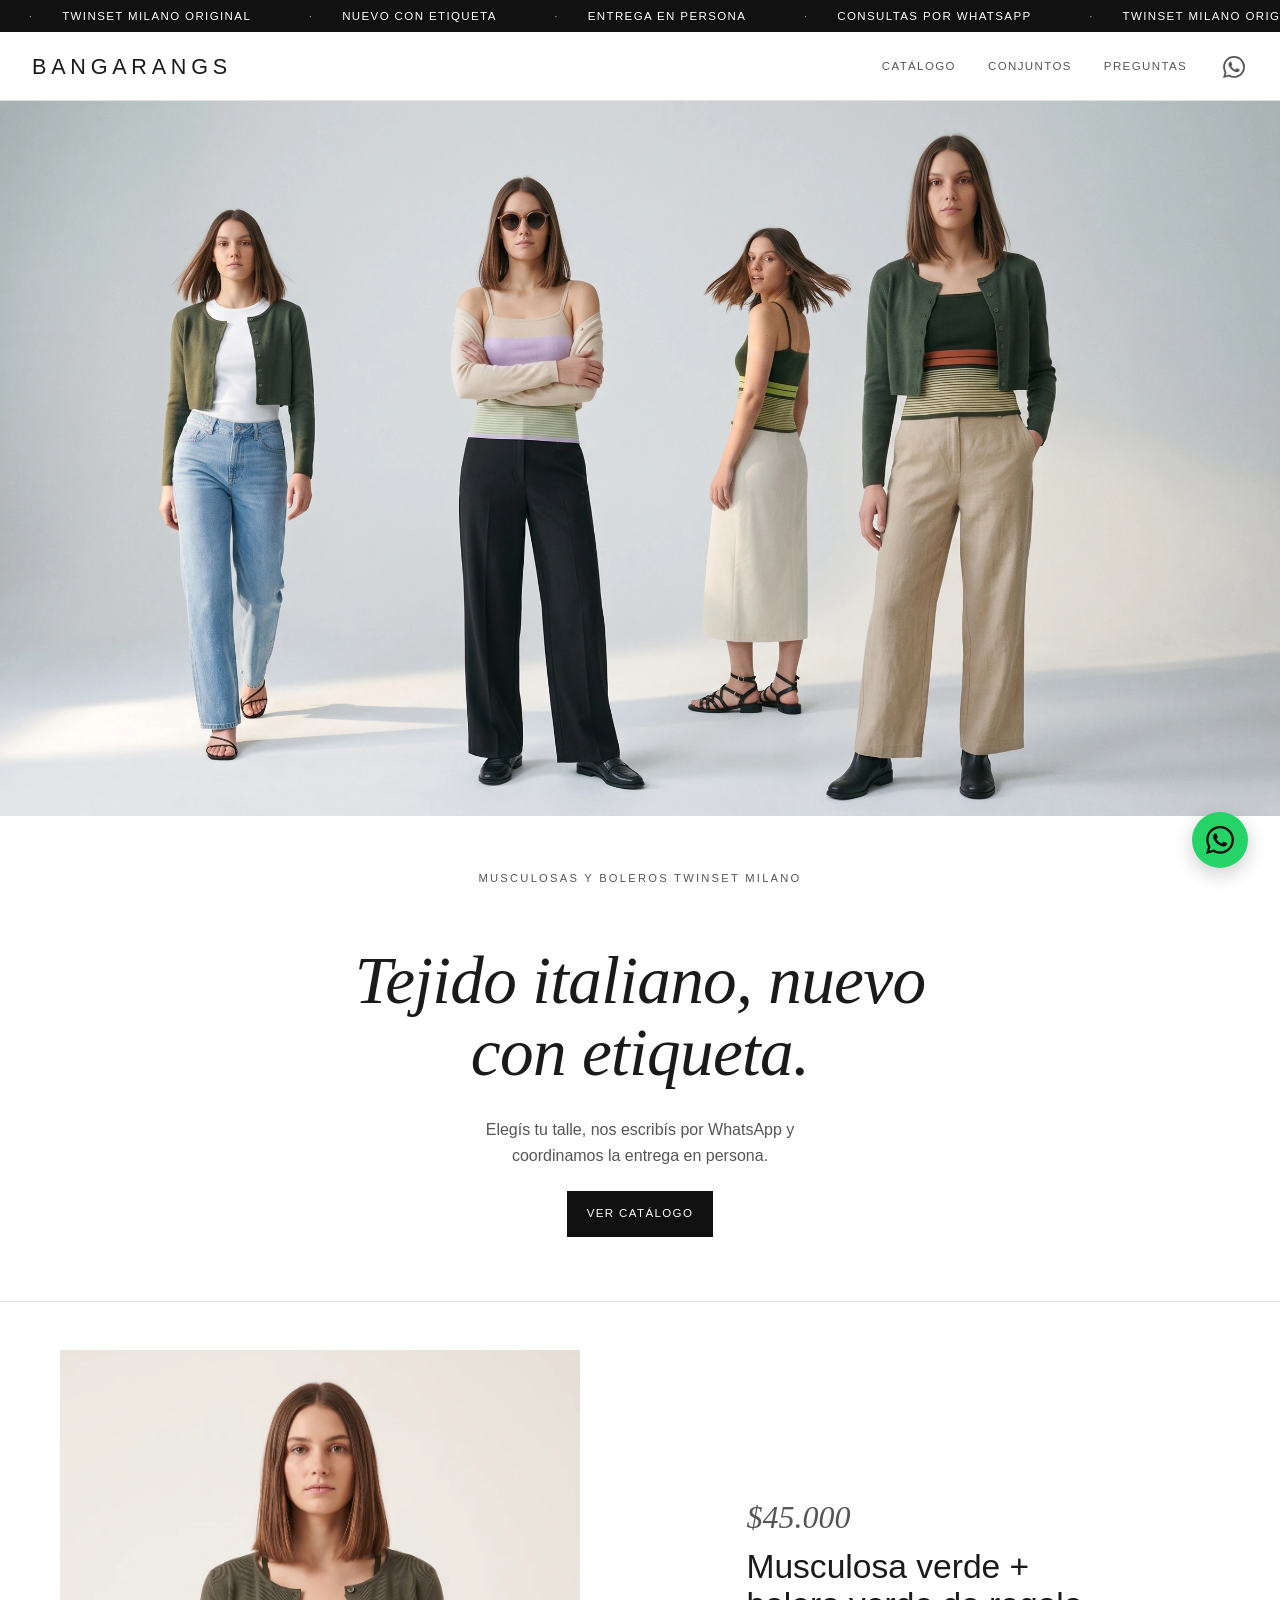
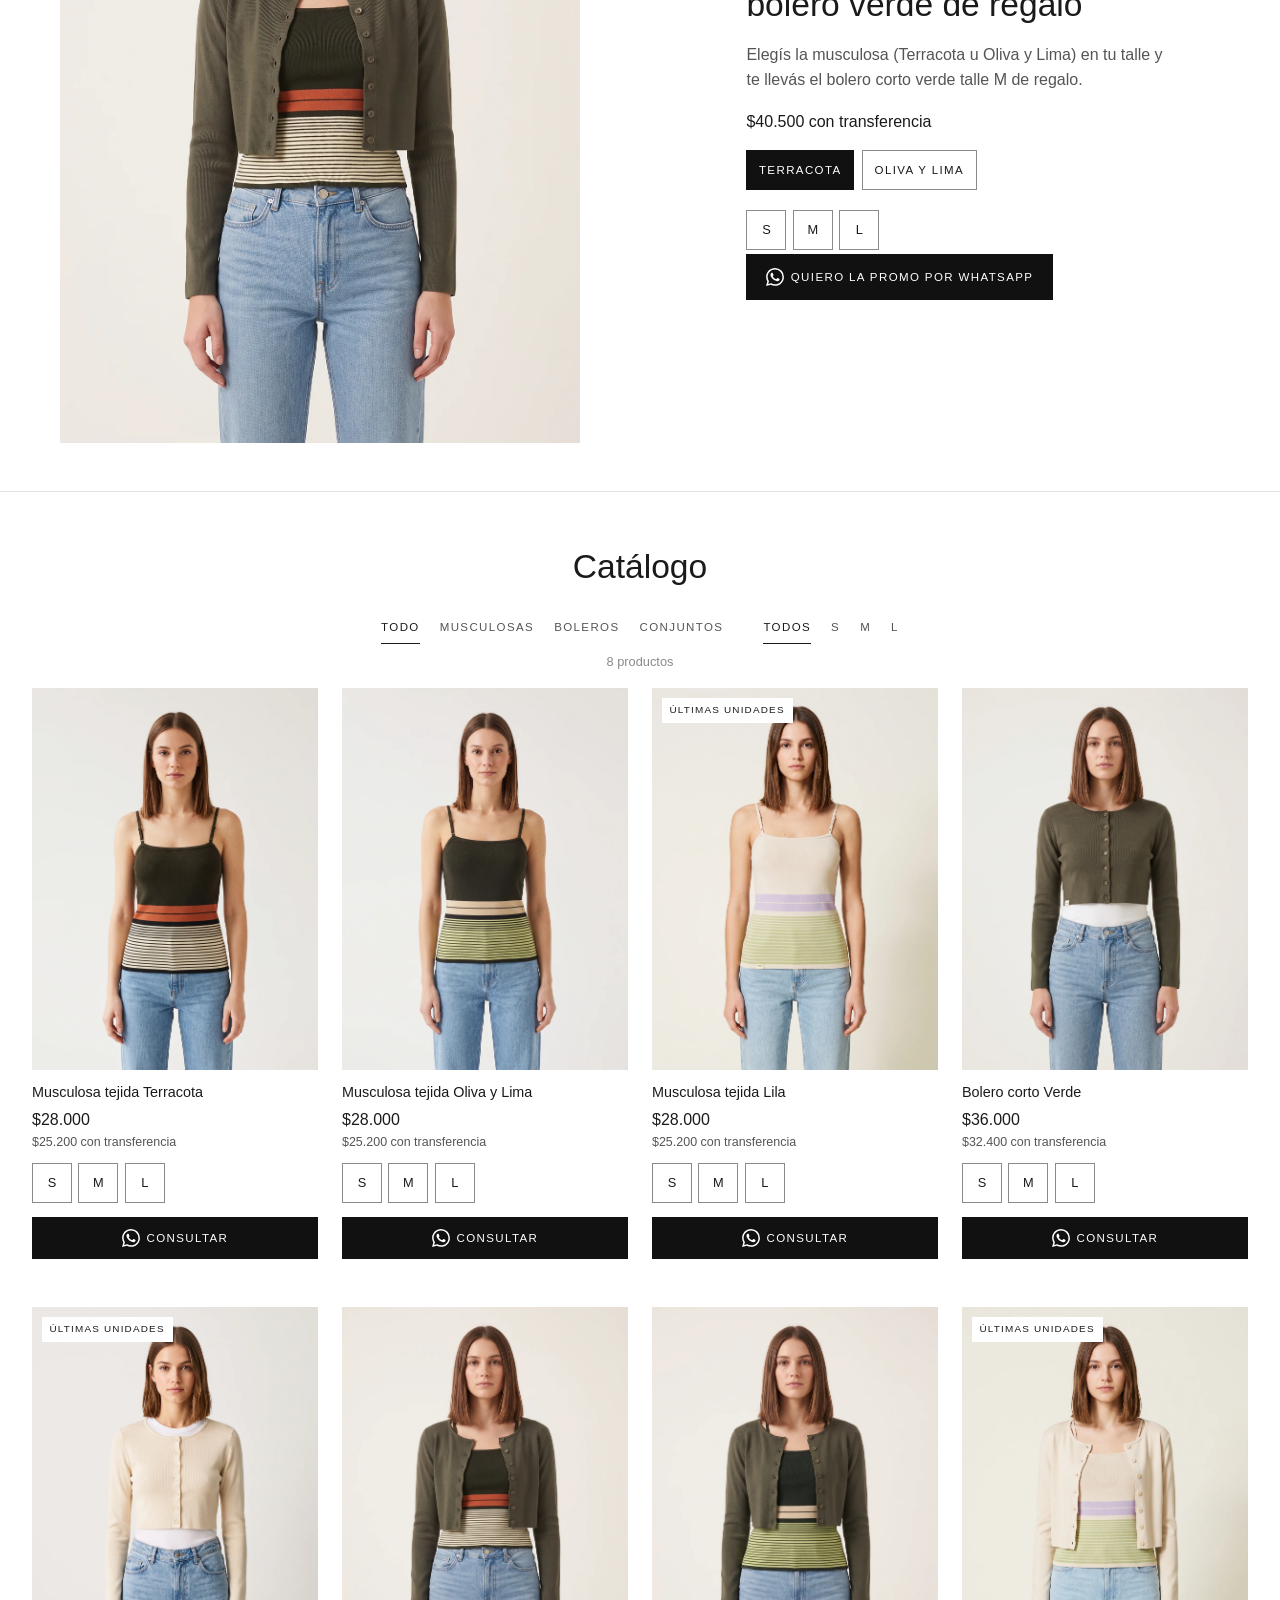
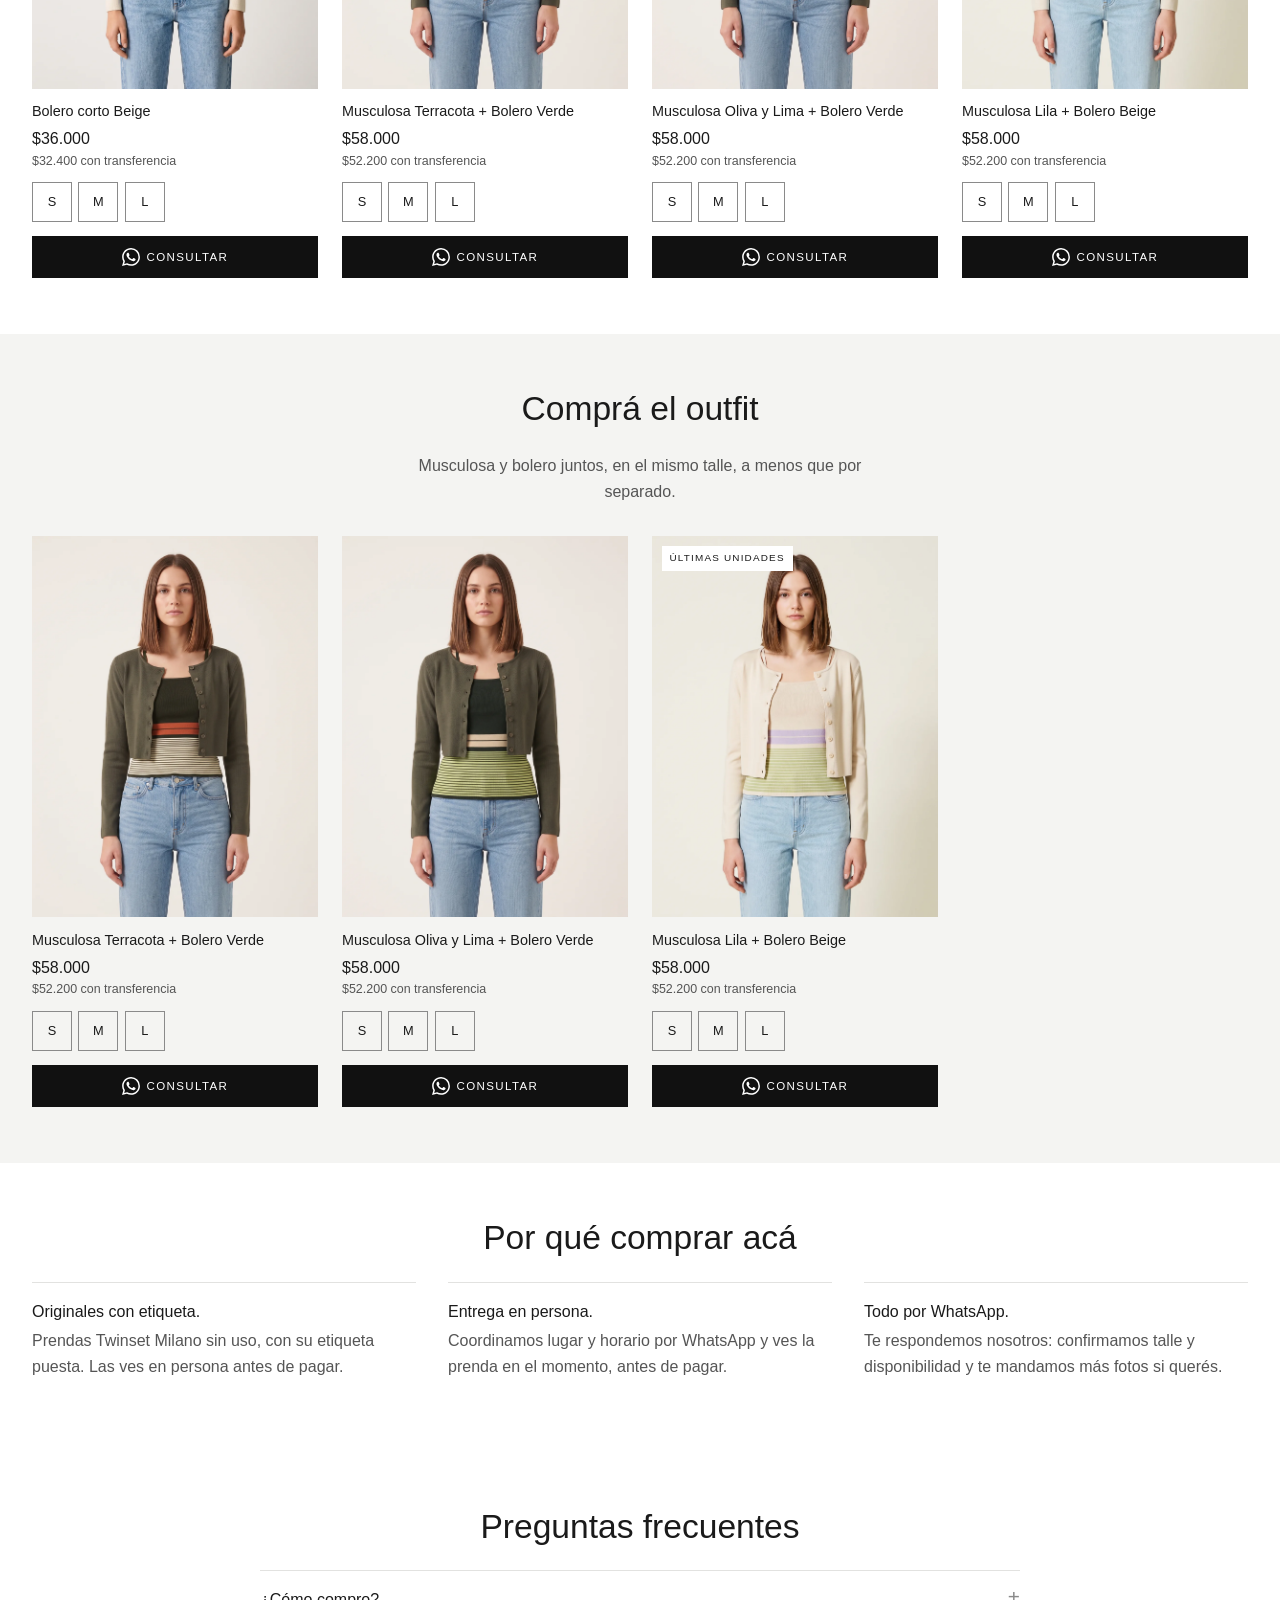
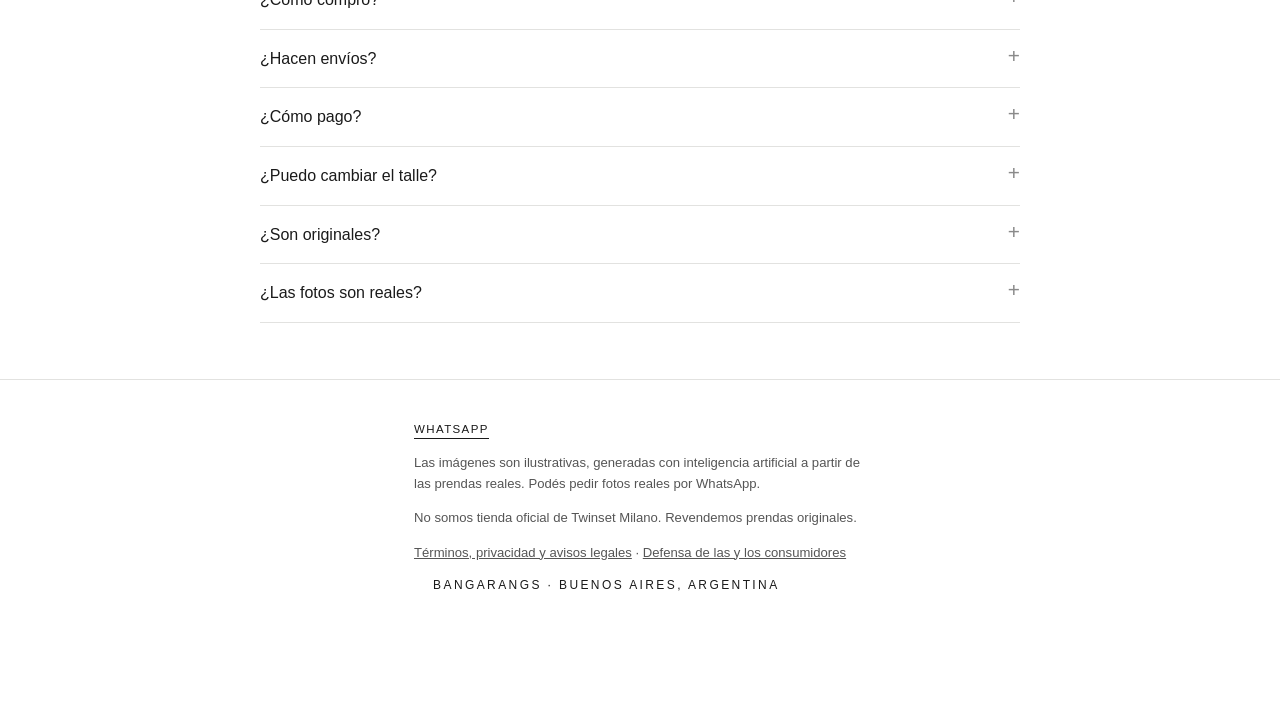
==== commit 6f8fb163: "chore: nuevos precios (musculosa 28.000, bolero 36.000, conjunto 58.000, promo 45.000) Co-Authored-B" ====
--- a/index.html
+++ b/index.html
@@ -23,7 +23,7 @@
   <link rel="preconnect" href="https://fonts.googleapis.com">
   <link rel="preconnect" href="https://fonts.gstatic.com" crossorigin>
   <link rel="stylesheet" href="https://fonts.googleapis.com/css2?family=Poppins:wght@300;400;500&family=Playfair+Display:ital@1&display=swap">
-  <link rel="stylesheet" href="css/estilos.css?v=9">
+  <link rel="stylesheet" href="css/estilos.css?v=10">
 </head>
 <body>
 
@@ -156,8 +156,8 @@
   </symbol>
 </svg>
 
-<script src="js/config.js?v=9"></script>
-<script src="data/productos.js?v=9"></script>
-<script src="js/app.js?v=9"></script>
+<script src="js/config.js?v=10"></script>
+<script src="data/productos.js?v=10"></script>
+<script src="js/app.js?v=10"></script>
 </body>
 </html>
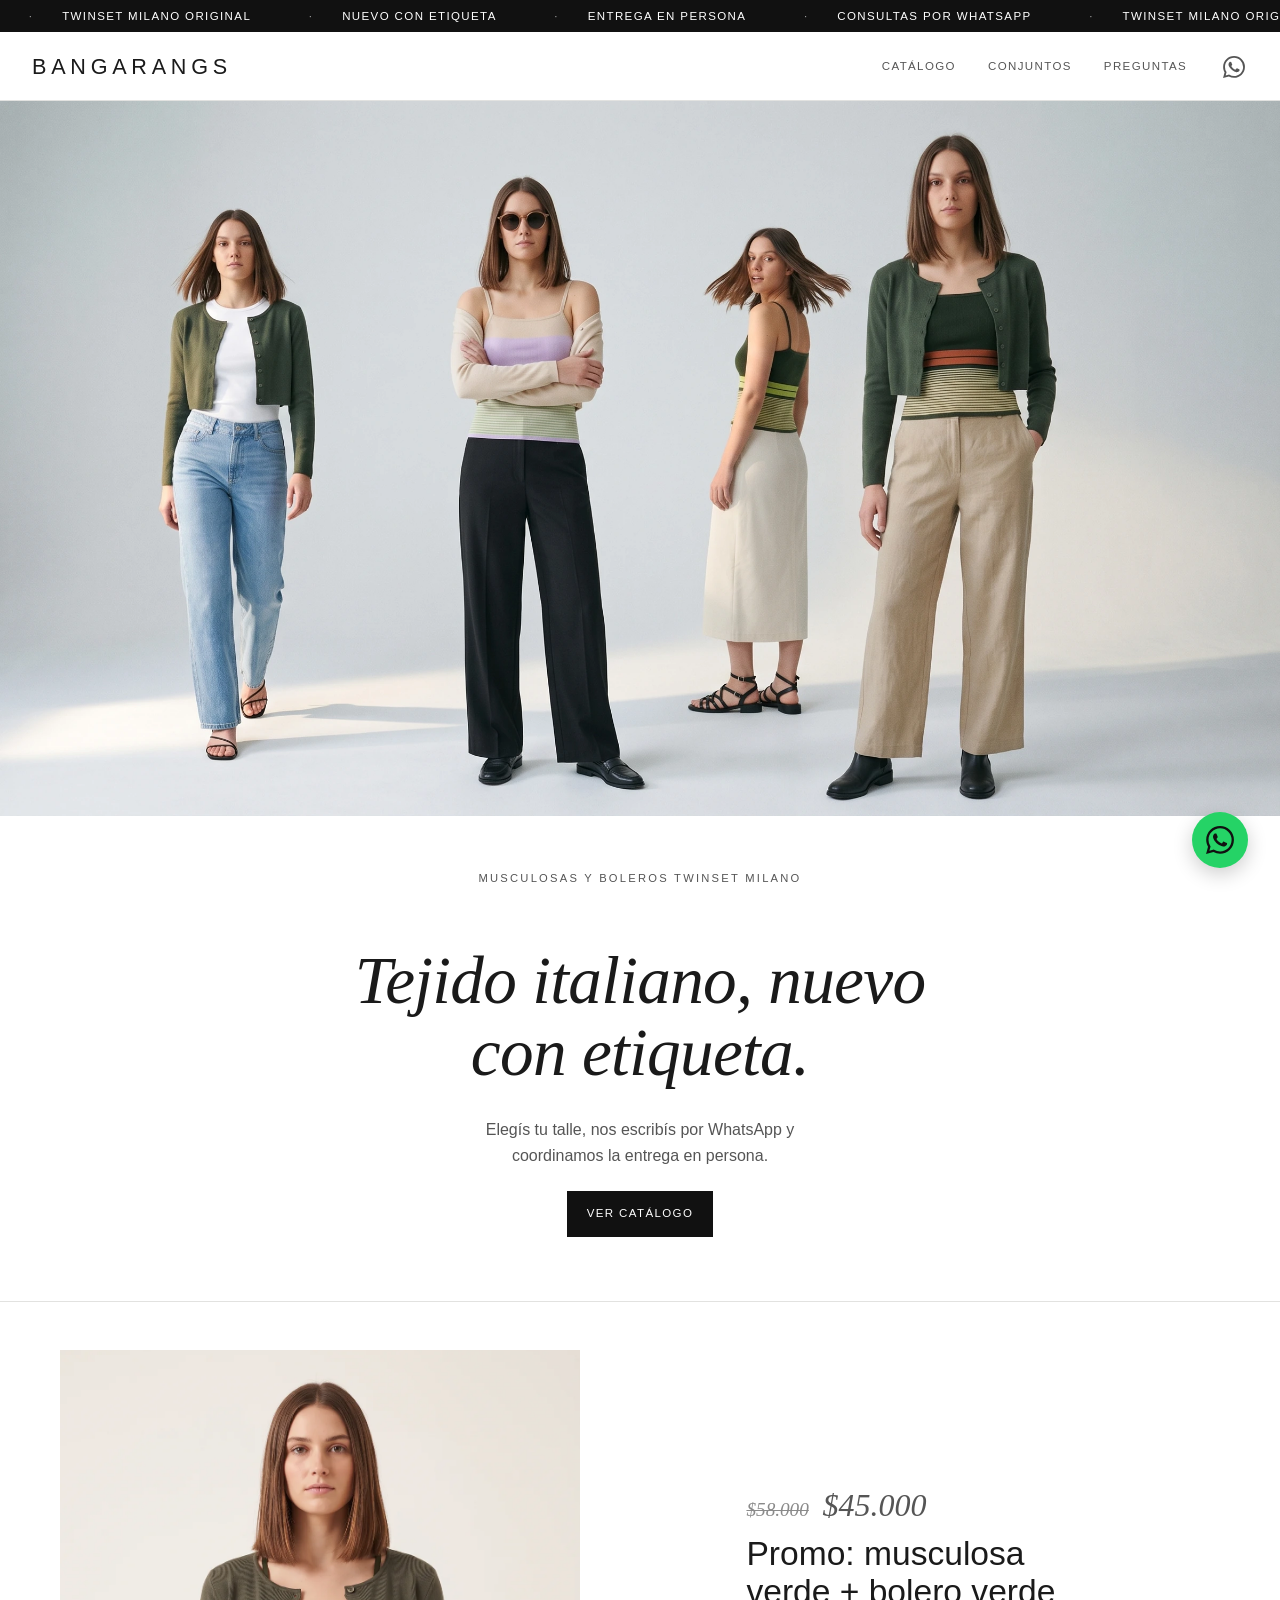
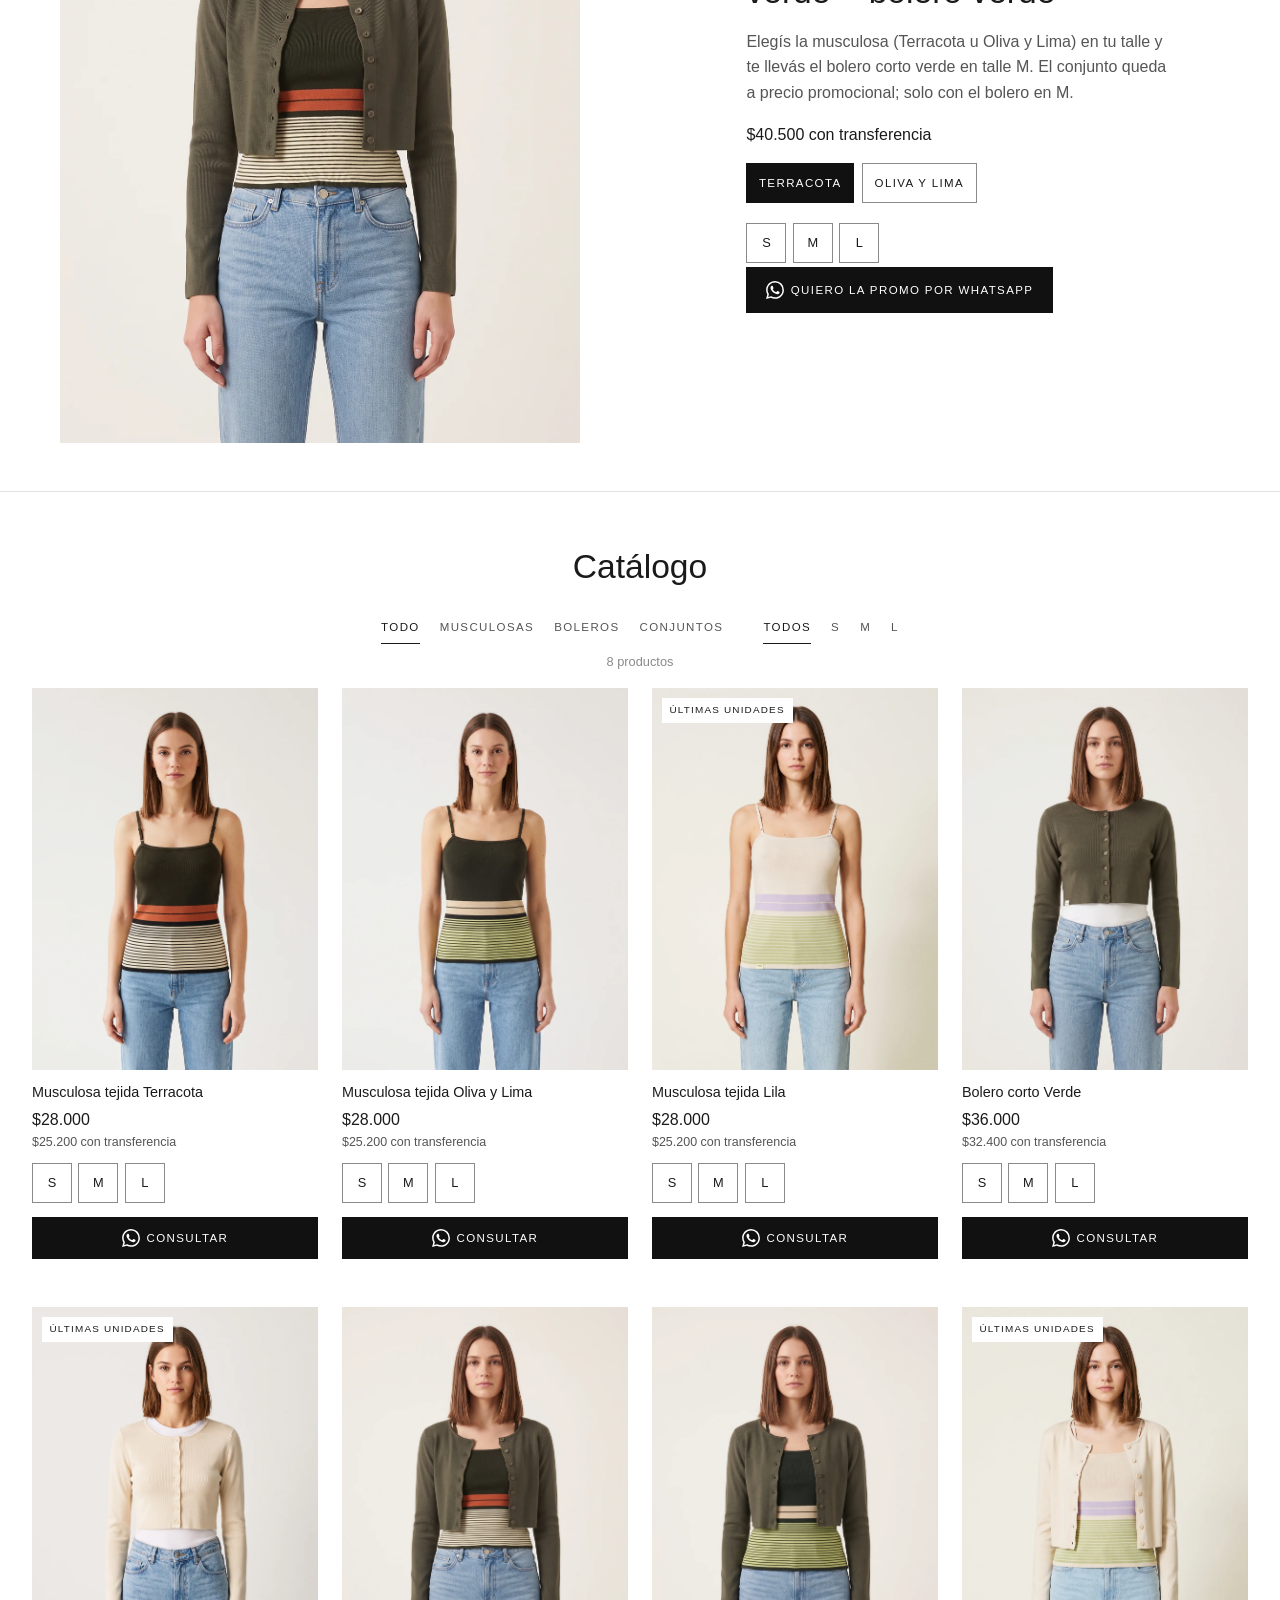
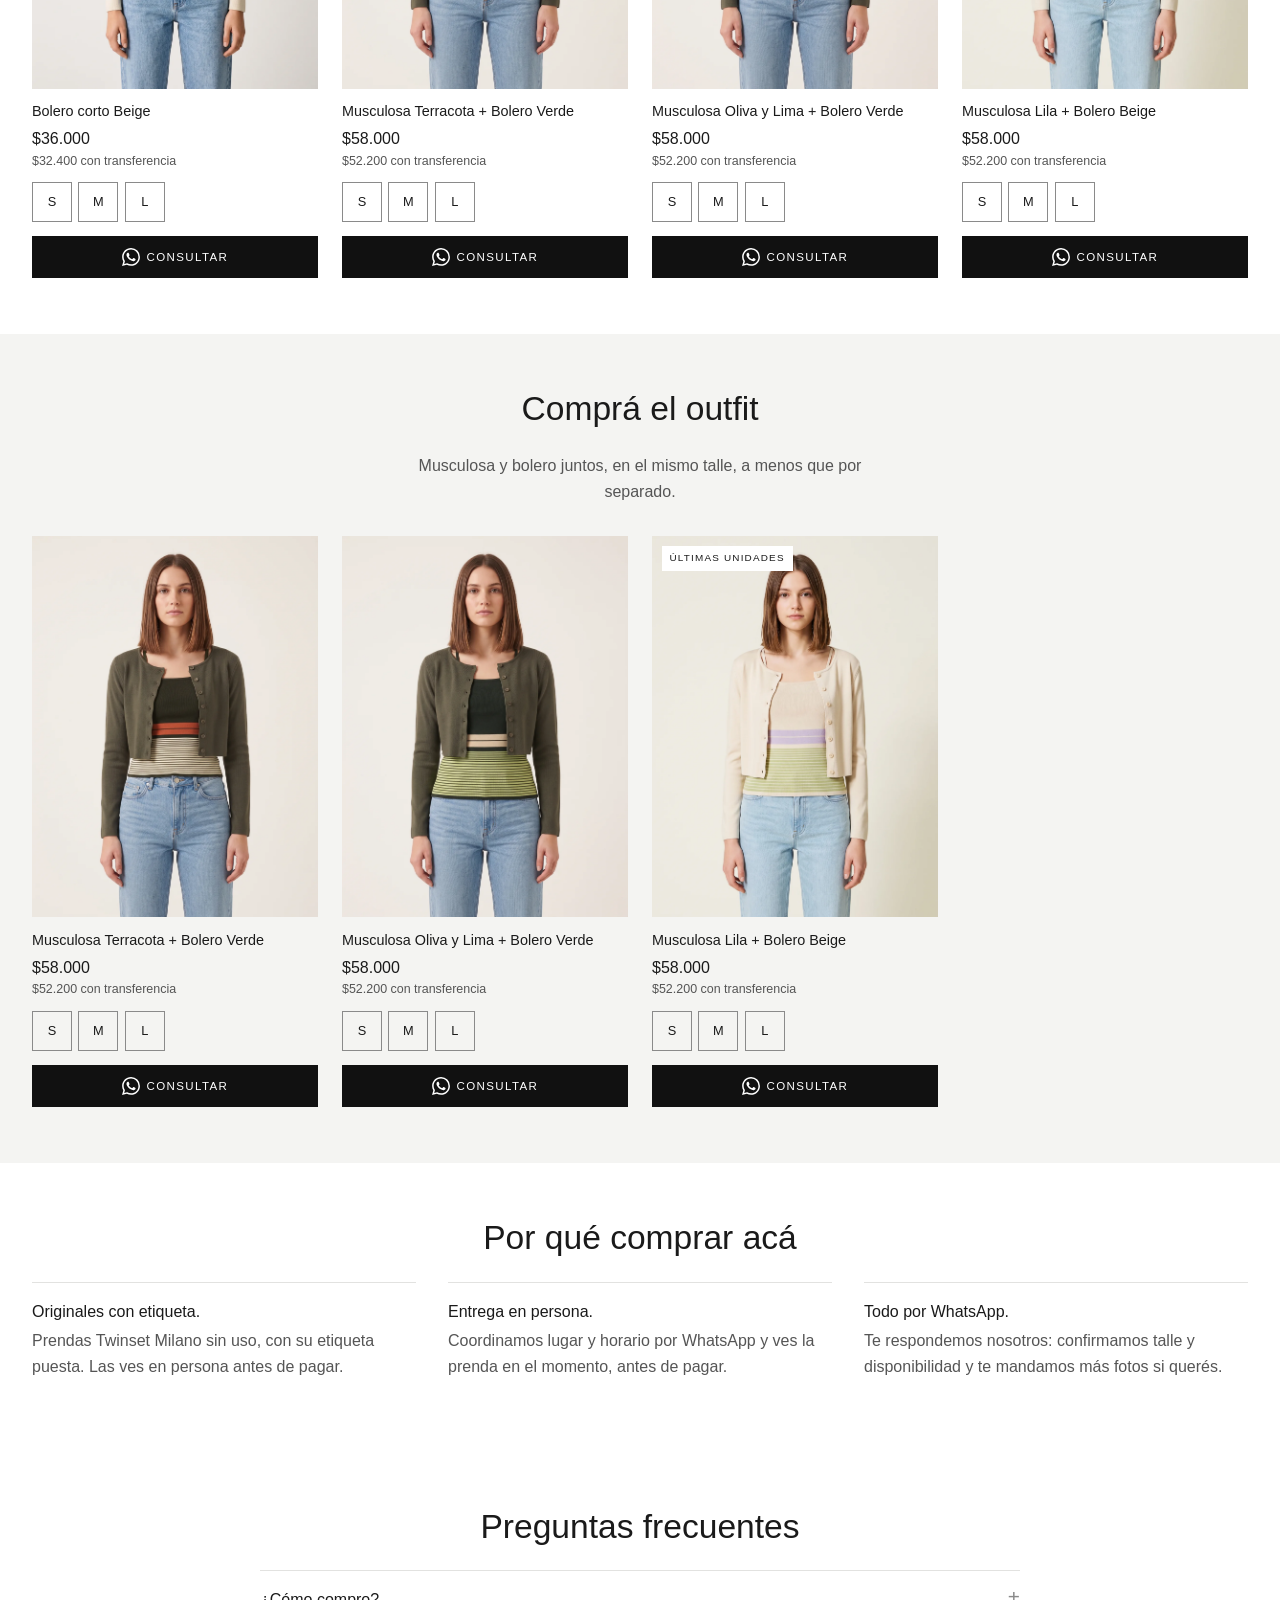
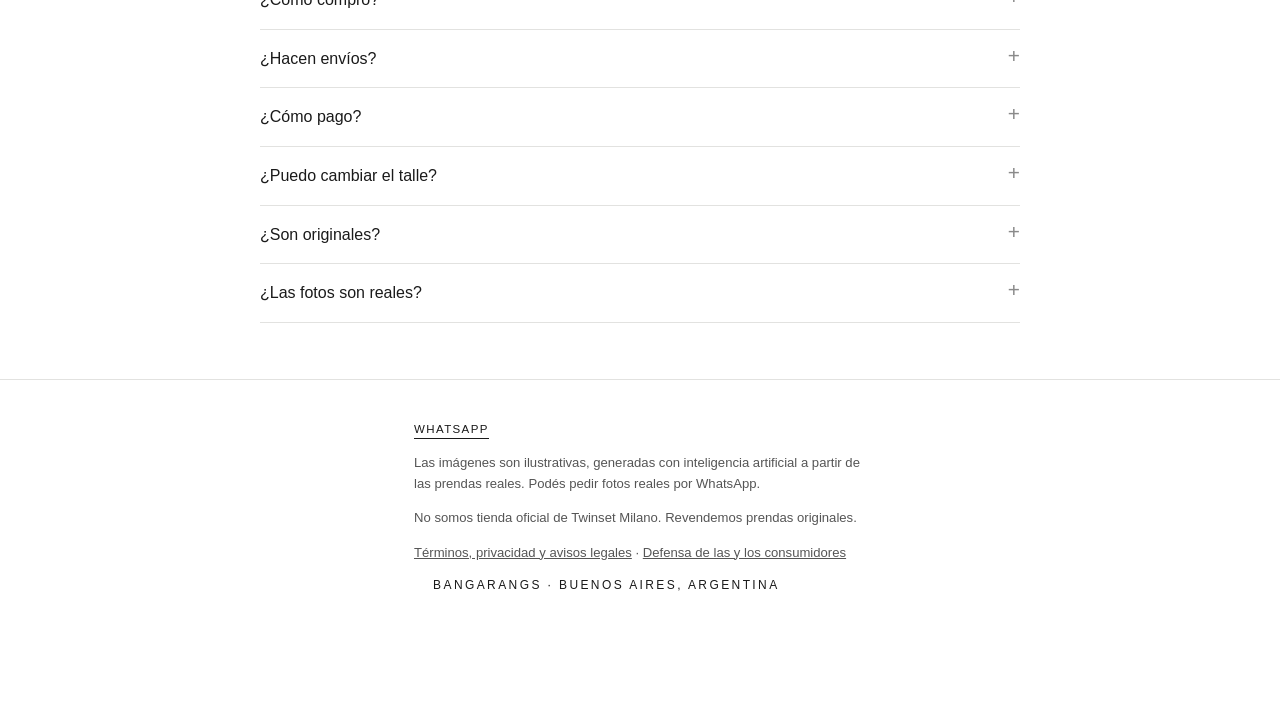
==== commit f4c5222f: "fix: la promo usa la foto del conjunto elegido y muestra precio regular tachado Co-Authored-By: Clau" ====
--- a/index.html
+++ b/index.html
@@ -23,7 +23,7 @@
   <link rel="preconnect" href="https://fonts.googleapis.com">
   <link rel="preconnect" href="https://fonts.gstatic.com" crossorigin>
   <link rel="stylesheet" href="https://fonts.googleapis.com/css2?family=Poppins:wght@300;400;500&family=Playfair+Display:ital@1&display=swap">
-  <link rel="stylesheet" href="css/estilos.css?v=10">
+  <link rel="stylesheet" href="css/estilos.css?v=11">
 </head>
 <body>
 
@@ -156,8 +156,8 @@
   </symbol>
 </svg>
 
-<script src="js/config.js?v=10"></script>
-<script src="data/productos.js?v=10"></script>
-<script src="js/app.js?v=10"></script>
+<script src="js/config.js?v=11"></script>
+<script src="data/productos.js?v=11"></script>
+<script src="js/app.js?v=11"></script>
 </body>
 </html>
--- a/css/estilos.css
+++ b/css/estilos.css
@@ -257,3 +257,4 @@
 .legal-fecha { font-size: .85rem; }
 .legal-nota { border-top: 1px solid var(--linea); padding-top: 1rem; font-size: .85rem; }
 .sprite { position: absolute; width: 0; height: 0; }
+.sello s { color: var(--gris-2); font-size: .6em; margin-right: .3em; }
